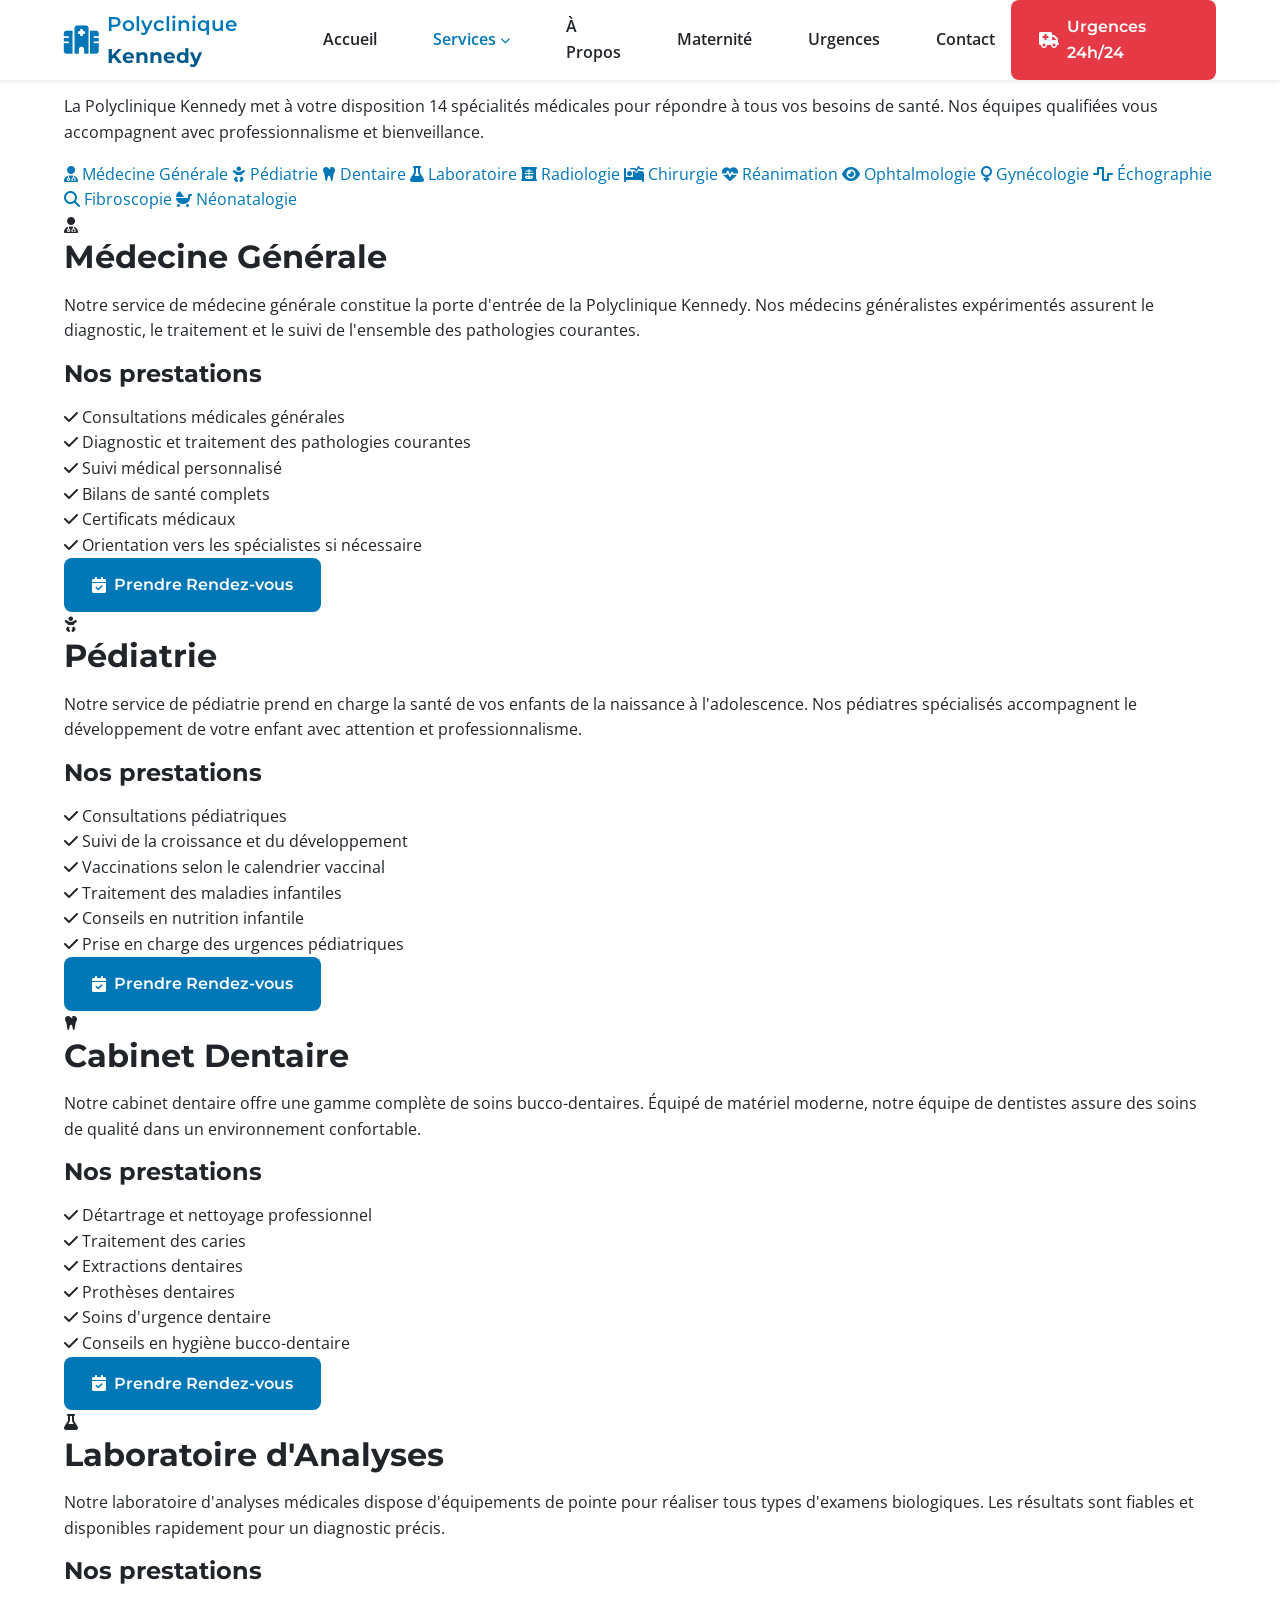
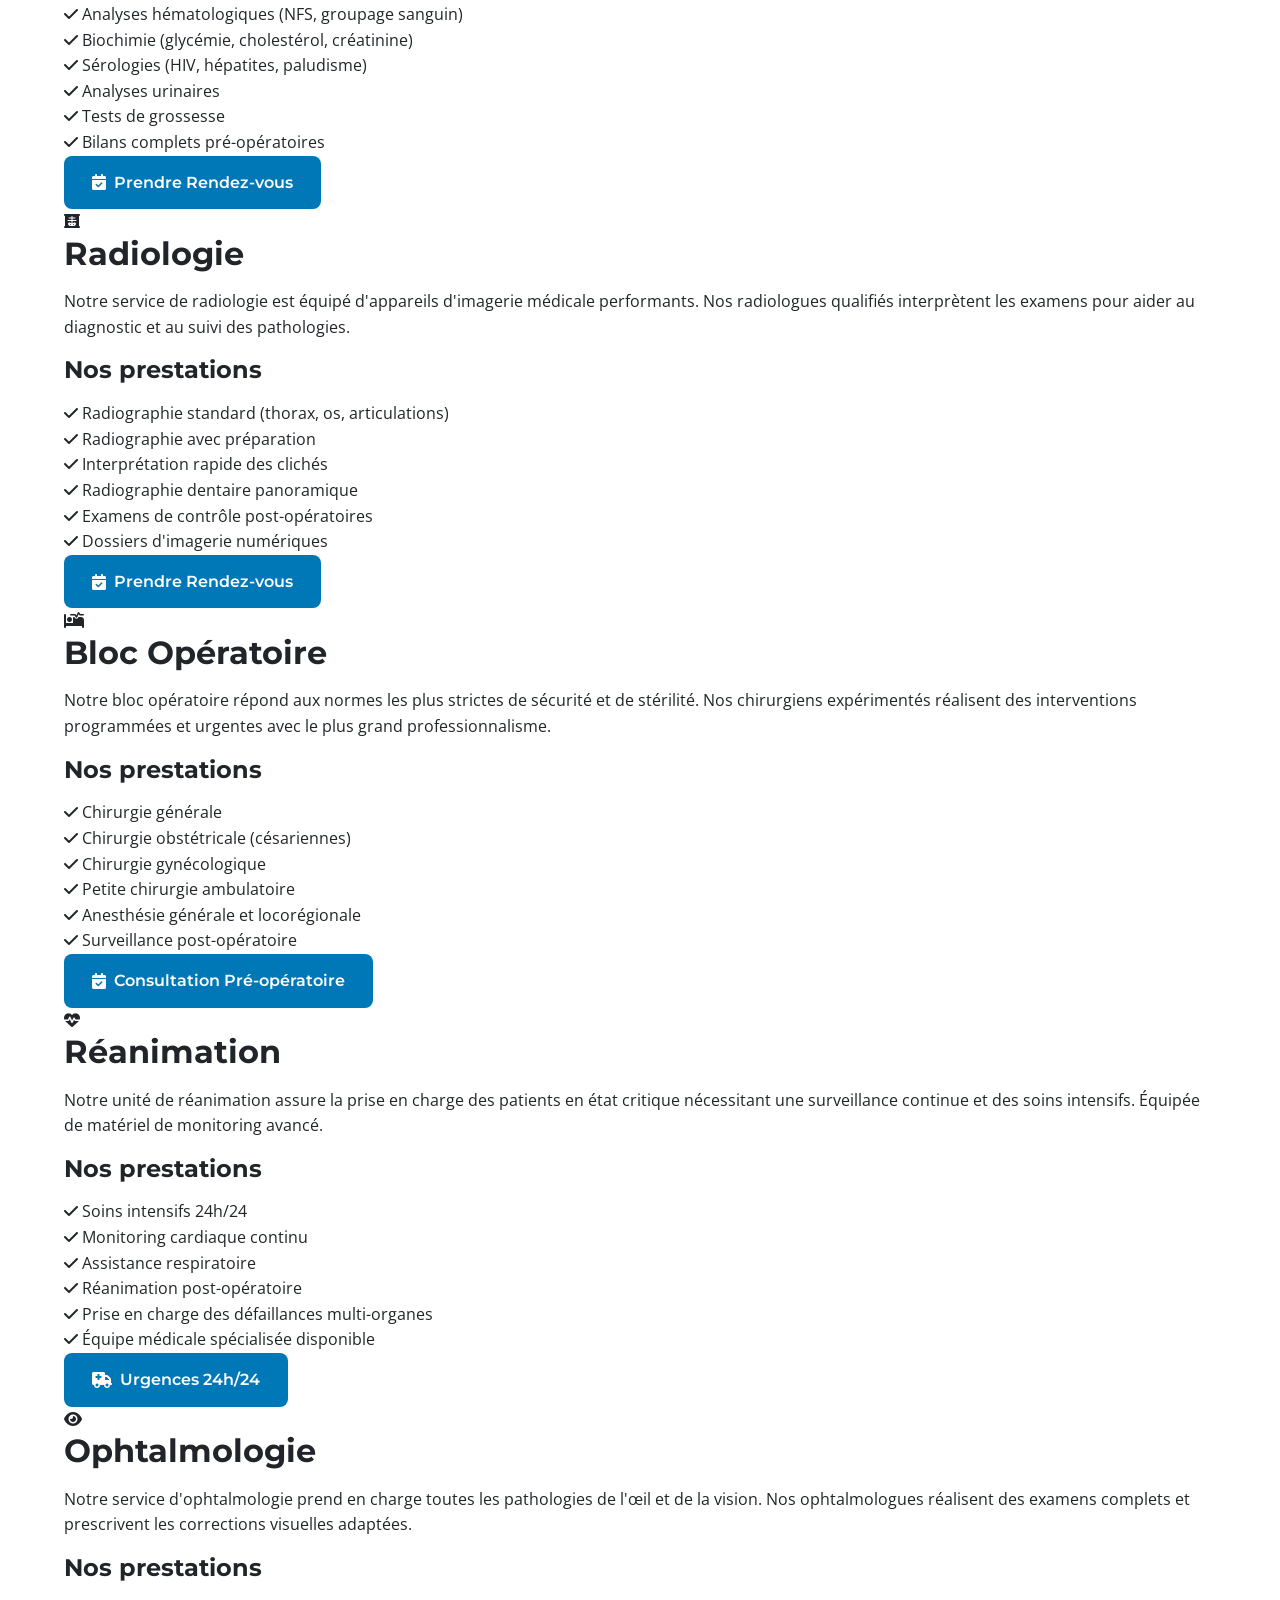
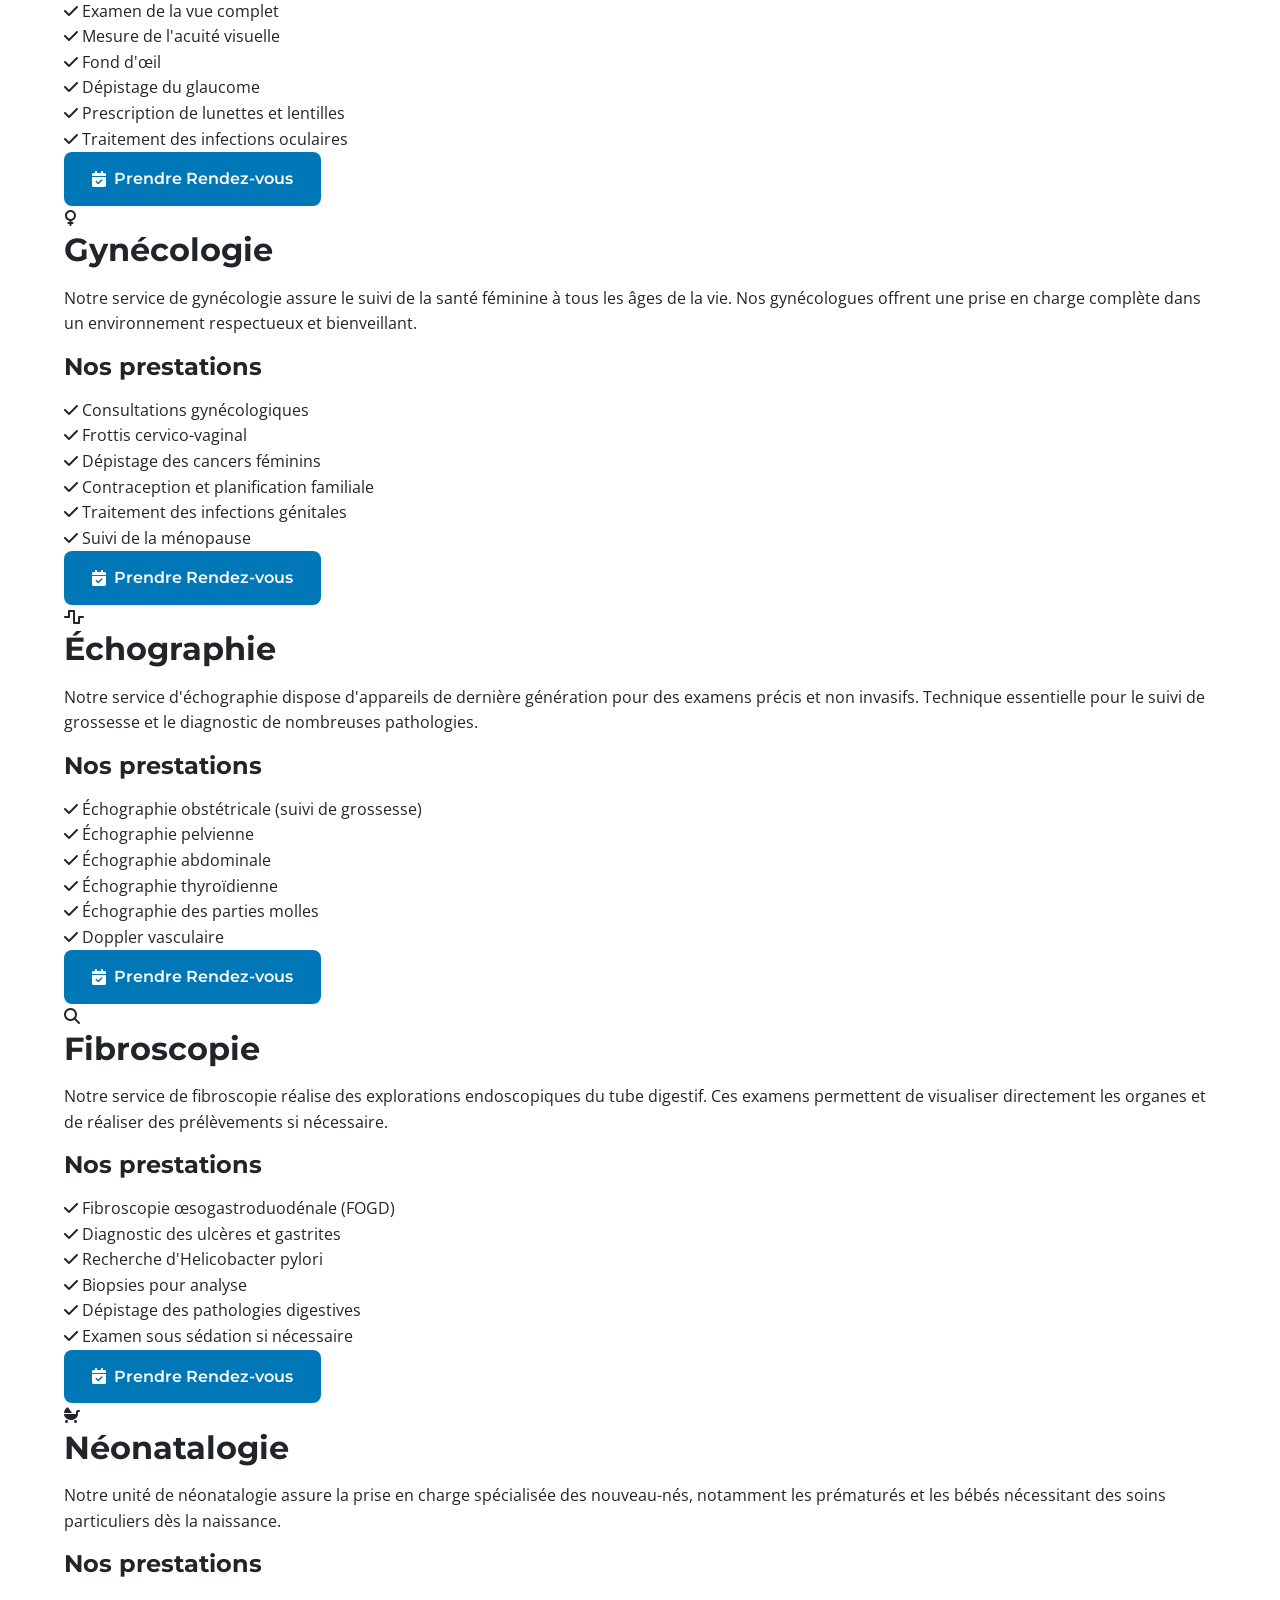
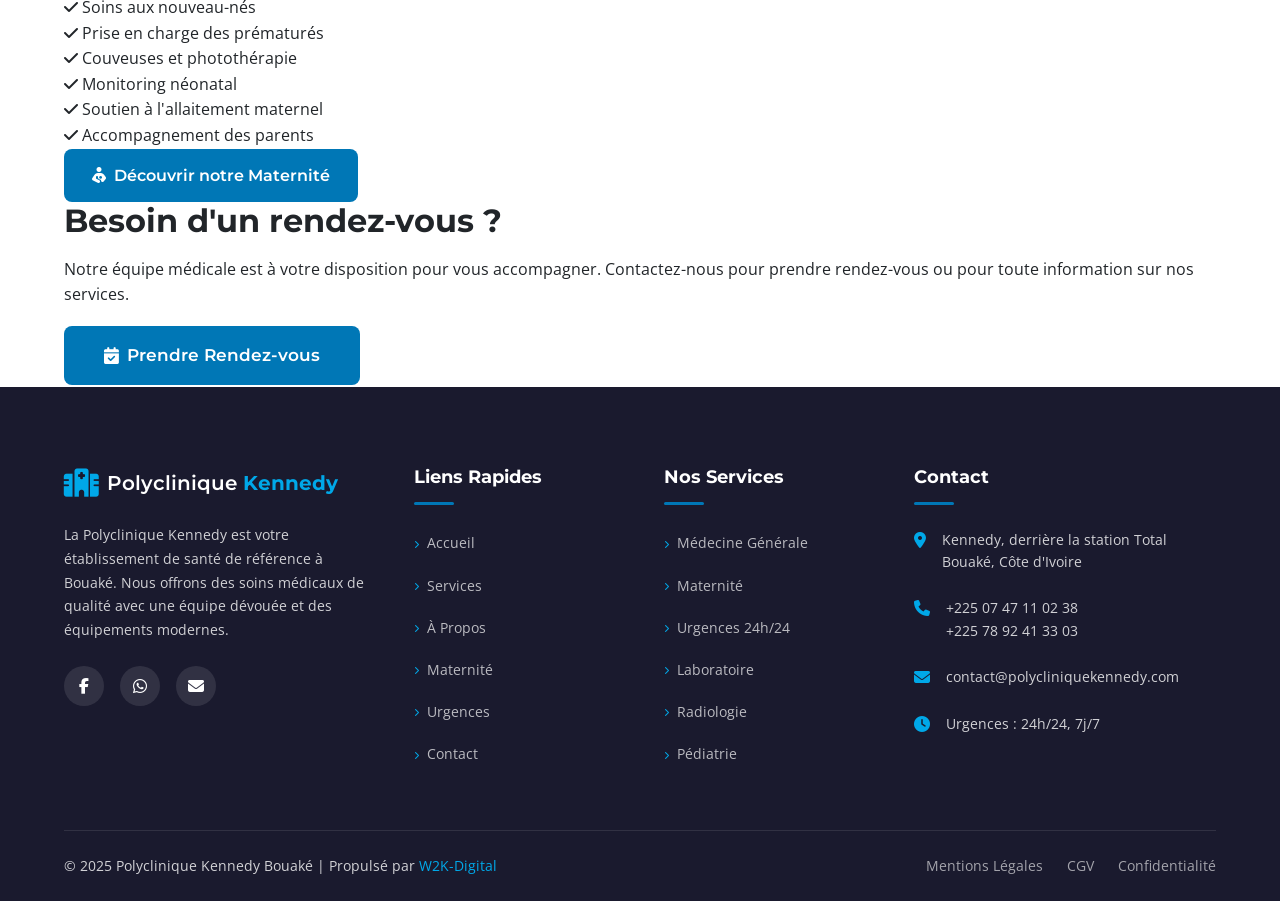
==== a-propos.html @ edd38691 "Create  a-propos.html" ====
<!DOCTYPE html>
<html lang="fr">
<head>
    <meta charset="UTF-8">
    <meta name="viewport" content="width=device-width, initial-scale=1.0">
    <meta http-equiv="X-UA-Compatible" content="IE=edge">
    
    <!-- SEO Meta Tags -->
    <title>Nos Services Médicaux - Polyclinique Kennedy Bouaké</title>
    <meta name="description" content="Découvrez les 14 services médicaux de la Polyclinique Kennedy à Bouaké : médecine générale, pédiatrie, maternité, laboratoire, radiologie, urgences 24h/24 et plus.">
    <meta name="keywords" content="services médicaux Bouaké, médecine générale, pédiatrie, maternité, laboratoire analyses, radiologie, urgences, chirurgie, gynécologie">
    <meta name="author" content="Polyclinique Kennedy Bouaké">
    <meta name="robots" content="index, follow">
    
    <!-- Open Graph / Facebook -->
    <meta property="og:type" content="website">
    <meta property="og:url" content="https://polycliniquekennedy.com/services.html">
    <meta property="og:title" content="Nos Services Médicaux - Polyclinique Kennedy Bouaké">
    <meta property="og:description" content="Découvrez les 14 services médicaux de la Polyclinique Kennedy à Bouaké. Soins de qualité pour toute la famille.">
    <meta property="og:image" content="images/services-medicaux.jpg">
    <meta property="og:locale" content="fr_CI">
    
    <!-- Twitter Card -->
    <meta name="twitter:card" content="summary_large_image">
    <meta name="twitter:title" content="Nos Services Médicaux - Polyclinique Kennedy Bouaké">
    <meta name="twitter:description" content="Découvrez les 14 services médicaux de la Polyclinique Kennedy à Bouaké.">
    <meta name="twitter:image" content="images/services-medicaux.jpg">
    
    <!-- Canonical URL -->
    <link rel="canonical" href="https://polycliniquekennedy.com/services.html">
    
    <!-- Favicon -->
    <link rel="icon" type="image/png" sizes="32x32" href="images/favicon-32x32.png">
    <link rel="icon" type="image/png" sizes="16x16" href="images/favicon-16x16.png">
    <link rel="apple-touch-icon" sizes="180x180" href="images/apple-touch-icon.png">
    
    <!-- Google Fonts -->
    <link rel="preconnect" href="https://fonts.googleapis.com">
    <link rel="preconnect" href="https://fonts.gstatic.com" crossorigin>
    <link href="https://fonts.googleapis.com/css2?family=Montserrat:wght@600;700&family=Open+Sans:wght@400;600&display=swap" rel="stylesheet">
    
    <!-- Font Awesome 6.5.1 -->
    <link rel="stylesheet" href="https://cdnjs.cloudflare.com/ajax/libs/font-awesome/6.5.1/css/all.min.css" integrity="sha512-DTOQO9RWCH3ppGqcWaEA1BIZOC6xxalwEsw9c2QQeAIftl+Vegovlnee1c9QX4TctnWMn13TZye+giMm8e2LwA==" crossorigin="anonymous" referrerpolicy="no-referrer">
    
    <!-- Styles CSS -->
    <link rel="stylesheet" href="css/style.css">
</head>
<body>
    <!-- Header Navigation -->
    <header class="header" id="header">
        <div class="container">
            <nav class="navbar">
                <!-- Logo -->
                <a href="index.html" class="logo">
                    <i class="fa-solid fa-hospital"></i>
                    <span>Polyclinique <strong>Kennedy</strong></span>
                </a>
                
                <!-- Menu Navigation Desktop -->
                <ul class="nav-menu" id="nav-menu">
                    <li class="nav-item">
                        <a href="index.html" class="nav-link">Accueil</a>
                    </li>
                    <li class="nav-item has-dropdown active">
                        <a href="services.html" class="nav-link">
                            Services <i class="fa-solid fa-chevron-down"></i>
                        </a>
                        <ul class="dropdown-menu">
                            <li><a href="#medecine-generale"><i class="fa-solid fa-user-doctor"></i> Médecine Générale</a></li>
                            <li><a href="#pediatrie"><i class="fa-solid fa-baby"></i> Pédiatrie</a></li>
                            <li><a href="#dentaire"><i class="fa-solid fa-tooth"></i> Cabinet Dentaire</a></li>
                            <li><a href="#laboratoire"><i class="fa-solid fa-flask"></i> Laboratoire</a></li>
                            <li><a href="#radiologie"><i class="fa-solid fa-x-ray"></i> Radiologie</a></li>
                            <li><a href="#bloc-operatoire"><i class="fa-solid fa-bed-pulse"></i> Bloc Opératoire</a></li>
                            <li><a href="#reanimation"><i class="fa-solid fa-heart-pulse"></i> Réanimation</a></li>
                            <li><a href="urgences.html"><i class="fa-solid fa-truck-medical"></i> Urgences 24h/24</a></li>
                            <li><a href="#ophtalmologie"><i class="fa-solid fa-eye"></i> Ophtalmologie</a></li>
                            <li><a href="#gynecologie"><i class="fa-solid fa-venus"></i> Gynécologie</a></li>
                            <li><a href="#echographie"><i class="fa-solid fa-wave-square"></i> Échographie</a></li>
                            <li><a href="#fibroscopie"><i class="fa-solid fa-magnifying-glass"></i> Fibroscopie</a></li>
                            <li><a href="maternite.html"><i class="fa-solid fa-person-breastfeeding"></i> Maternité</a></li>
                            <li><a href="#neonatalogie"><i class="fa-solid fa-baby-carriage"></i> Néonatalogie</a></li>
                        </ul>
                    </li>
                    <li class="nav-item">
                        <a href="a-propos.html" class="nav-link">À Propos</a>
                    </li>
                    <li class="nav-item">
                        <a href="maternite.html" class="nav-link">Maternité</a>
                    </li>
                    <li class="nav-item">
                        <a href="urgences.html" class="nav-link">Urgences</a>
                    </li>
                    <li class="nav-item">
                        <a href="contact.html" class="nav-link">Contact</a>
                    </li>
                </ul>
                
                <!-- Bouton CTA Urgences -->
                <a href="urgences.html" class="btn btn-urgence">
                    <i class="fa-solid fa-truck-medical"></i> Urgences 24h/24
                </a>
                
                <!-- Menu Hamburger Mobile -->
                <button class="hamburger" id="hamburger" aria-label="Menu mobile">
                    <span class="bar"></span>
                    <span class="bar"></span>
                    <span class="bar"></span>
                </button>
            </nav>
        </div>
    </header>

    <!-- Hero Services -->
    <section class="page-hero" data-autoscroll>
        <div class="page-hero-overlay"></div>
        <div class="container">
            <div class="page-hero-content">
                <nav class="breadcrumb" aria-label="Fil d'Ariane">
                    <a href="index.html">Accueil</a>
                    <span class="separator"><i class="fa-solid fa-chevron-right"></i></span>
                    <span class="current">Services Médicaux</span>
                </nav>
                <h1>Nos Services Médicaux</h1>
                <p>La Polyclinique Kennedy met à votre disposition 14 spécialités médicales pour répondre à tous vos besoins de santé. Nos équipes qualifiées vous accompagnent avec professionnalisme et bienveillance.</p>
            </div>
        </div>
    </section>

    <!-- Navigation rapide services -->
    <section class="services-nav">
        <div class="container">
            <div class="services-nav-grid">
                <a href="#medecine-generale" class="service-nav-item">
                    <i class="fa-solid fa-user-doctor"></i>
                    <span>Médecine Générale</span>
                </a>
                <a href="#pediatrie" class="service-nav-item">
                    <i class="fa-solid fa-baby"></i>
                    <span>Pédiatrie</span>
                </a>
                <a href="#dentaire" class="service-nav-item">
                    <i class="fa-solid fa-tooth"></i>
                    <span>Dentaire</span>
                </a>
                <a href="#laboratoire" class="service-nav-item">
                    <i class="fa-solid fa-flask"></i>
                    <span>Laboratoire</span>
                </a>
                <a href="#radiologie" class="service-nav-item">
                    <i class="fa-solid fa-x-ray"></i>
                    <span>Radiologie</span>
                </a>
                <a href="#bloc-operatoire" class="service-nav-item">
                    <i class="fa-solid fa-bed-pulse"></i>
                    <span>Chirurgie</span>
                </a>
                <a href="#reanimation" class="service-nav-item">
                    <i class="fa-solid fa-heart-pulse"></i>
                    <span>Réanimation</span>
                </a>
                <a href="#ophtalmologie" class="service-nav-item">
                    <i class="fa-solid fa-eye"></i>
                    <span>Ophtalmologie</span>
                </a>
                <a href="#gynecologie" class="service-nav-item">
                    <i class="fa-solid fa-venus"></i>
                    <span>Gynécologie</span>
                </a>
                <a href="#echographie" class="service-nav-item">
                    <i class="fa-solid fa-wave-square"></i>
                    <span>Échographie</span>
                </a>
                <a href="#fibroscopie" class="service-nav-item">
                    <i class="fa-solid fa-magnifying-glass"></i>
                    <span>Fibroscopie</span>
                </a>
                <a href="#neonatalogie" class="service-nav-item">
                    <i class="fa-solid fa-baby-carriage"></i>
                    <span>Néonatalogie</span>
                </a>
            </div>
        </div>
    </section>

    <!-- Services Détaillés -->
    <section class="services-detail">
        <div class="container">
            
            <!-- Médecine Générale -->
            <article class="service-detail-card" id="medecine-generale" data-autoscroll>
                <div class="service-detail-icon">
                    <i class="fa-solid fa-user-doctor"></i>
                </div>
                <div class="service-detail-content">
                    <h2>Médecine Générale</h2>
                    <p class="service-intro">Notre service de médecine générale constitue la porte d'entrée de la Polyclinique Kennedy. Nos médecins généralistes expérimentés assurent le diagnostic, le traitement et le suivi de l'ensemble des pathologies courantes.</p>
                    
                    <h3>Nos prestations</h3>
                    <ul class="service-list">
                        <li><i class="fa-solid fa-check"></i> Consultations médicales générales</li>
                        <li><i class="fa-solid fa-check"></i> Diagnostic et traitement des pathologies courantes</li>
                        <li><i class="fa-solid fa-check"></i> Suivi médical personnalisé</li>
                        <li><i class="fa-solid fa-check"></i> Bilans de santé complets</li>
                        <li><i class="fa-solid fa-check"></i> Certificats médicaux</li>
                        <li><i class="fa-solid fa-check"></i> Orientation vers les spécialistes si nécessaire</li>
                    </ul>
                    
                    <div class="service-cta">
                        <a href="contact.html" class="btn btn-primary">
                            <i class="fa-solid fa-calendar-check"></i> Prendre Rendez-vous
                        </a>
                    </div>
                </div>
            </article>

            <!-- Pédiatrie -->
            <article class="service-detail-card" id="pediatrie" data-autoscroll>
                <div class="service-detail-icon">
                    <i class="fa-solid fa-baby"></i>
                </div>
                <div class="service-detail-content">
                    <h2>Pédiatrie</h2>
                    <p class="service-intro">Notre service de pédiatrie prend en charge la santé de vos enfants de la naissance à l'adolescence. Nos pédiatres spécialisés accompagnent le développement de votre enfant avec attention et professionnalisme.</p>
                    
                    <h3>Nos prestations</h3>
                    <ul class="service-list">
                        <li><i class="fa-solid fa-check"></i> Consultations pédiatriques</li>
                        <li><i class="fa-solid fa-check"></i> Suivi de la croissance et du développement</li>
                        <li><i class="fa-solid fa-check"></i> Vaccinations selon le calendrier vaccinal</li>
                        <li><i class="fa-solid fa-check"></i> Traitement des maladies infantiles</li>
                        <li><i class="fa-solid fa-check"></i> Conseils en nutrition infantile</li>
                        <li><i class="fa-solid fa-check"></i> Prise en charge des urgences pédiatriques</li>
                    </ul>
                    
                    <div class="service-cta">
                        <a href="contact.html" class="btn btn-primary">
                            <i class="fa-solid fa-calendar-check"></i> Prendre Rendez-vous
                        </a>
                    </div>
                </div>
            </article>

            <!-- Cabinet Dentaire -->
            <article class="service-detail-card" id="dentaire" data-autoscroll>
                <div class="service-detail-icon">
                    <i class="fa-solid fa-tooth"></i>
                </div>
                <div class="service-detail-content">
                    <h2>Cabinet Dentaire</h2>
                    <p class="service-intro">Notre cabinet dentaire offre une gamme complète de soins bucco-dentaires. Équipé de matériel moderne, notre équipe de dentistes assure des soins de qualité dans un environnement confortable.</p>
                    
                    <h3>Nos prestations</h3>
                    <ul class="service-list">
                        <li><i class="fa-solid fa-check"></i> Détartrage et nettoyage professionnel</li>
                        <li><i class="fa-solid fa-check"></i> Traitement des caries</li>
                        <li><i class="fa-solid fa-check"></i> Extractions dentaires</li>
                        <li><i class="fa-solid fa-check"></i> Prothèses dentaires</li>
                        <li><i class="fa-solid fa-check"></i> Soins d'urgence dentaire</li>
                        <li><i class="fa-solid fa-check"></i> Conseils en hygiène bucco-dentaire</li>
                    </ul>
                    
                    <div class="service-cta">
                        <a href="contact.html" class="btn btn-primary">
                            <i class="fa-solid fa-calendar-check"></i> Prendre Rendez-vous
                        </a>
                    </div>
                </div>
            </article>

            <!-- Laboratoire d'Analyses -->
            <article class="service-detail-card" id="laboratoire" data-autoscroll>
                <div class="service-detail-icon">
                    <i class="fa-solid fa-flask"></i>
                </div>
                <div class="service-detail-content">
                    <h2>Laboratoire d'Analyses</h2>
                    <p class="service-intro">Notre laboratoire d'analyses médicales dispose d'équipements de pointe pour réaliser tous types d'examens biologiques. Les résultats sont fiables et disponibles rapidement pour un diagnostic précis.</p>
                    
                    <h3>Nos prestations</h3>
                    <ul class="service-list">
                        <li><i class="fa-solid fa-check"></i> Analyses hématologiques (NFS, groupage sanguin)</li>
                        <li><i class="fa-solid fa-check"></i> Biochimie (glycémie, cholestérol, créatinine)</li>
                        <li><i class="fa-solid fa-check"></i> Sérologies (HIV, hépatites, paludisme)</li>
                        <li><i class="fa-solid fa-check"></i> Analyses urinaires</li>
                        <li><i class="fa-solid fa-check"></i> Tests de grossesse</li>
                        <li><i class="fa-solid fa-check"></i> Bilans complets pré-opératoires</li>
                    </ul>
                    
                    <div class="service-cta">
                        <a href="contact.html" class="btn btn-primary">
                            <i class="fa-solid fa-calendar-check"></i> Prendre Rendez-vous
                        </a>
                    </div>
                </div>
            </article>

            <!-- Radiologie -->
            <article class="service-detail-card" id="radiologie" data-autoscroll>
                <div class="service-detail-icon">
                    <i class="fa-solid fa-x-ray"></i>
                </div>
                <div class="service-detail-content">
                    <h2>Radiologie</h2>
                    <p class="service-intro">Notre service de radiologie est équipé d'appareils d'imagerie médicale performants. Nos radiologues qualifiés interprètent les examens pour aider au diagnostic et au suivi des pathologies.</p>
                    
                    <h3>Nos prestations</h3>
                    <ul class="service-list">
                        <li><i class="fa-solid fa-check"></i> Radiographie standard (thorax, os, articulations)</li>
                        <li><i class="fa-solid fa-check"></i> Radiographie avec préparation</li>
                        <li><i class="fa-solid fa-check"></i> Interprétation rapide des clichés</li>
                        <li><i class="fa-solid fa-check"></i> Radiographie dentaire panoramique</li>
                        <li><i class="fa-solid fa-check"></i> Examens de contrôle post-opératoires</li>
                        <li><i class="fa-solid fa-check"></i> Dossiers d'imagerie numériques</li>
                    </ul>
                    
                    <div class="service-cta">
                        <a href="contact.html" class="btn btn-primary">
                            <i class="fa-solid fa-calendar-check"></i> Prendre Rendez-vous
                        </a>
                    </div>
                </div>
            </article>

            <!-- Bloc Opératoire -->
            <article class="service-detail-card" id="bloc-operatoire" data-autoscroll>
                <div class="service-detail-icon">
                    <i class="fa-solid fa-bed-pulse"></i>
                </div>
                <div class="service-detail-content">
                    <h2>Bloc Opératoire</h2>
                    <p class="service-intro">Notre bloc opératoire répond aux normes les plus strictes de sécurité et de stérilité. Nos chirurgiens expérimentés réalisent des interventions programmées et urgentes avec le plus grand professionnalisme.</p>
                    
                    <h3>Nos prestations</h3>
                    <ul class="service-list">
                        <li><i class="fa-solid fa-check"></i> Chirurgie générale</li>
                        <li><i class="fa-solid fa-check"></i> Chirurgie obstétricale (césariennes)</li>
                        <li><i class="fa-solid fa-check"></i> Chirurgie gynécologique</li>
                        <li><i class="fa-solid fa-check"></i> Petite chirurgie ambulatoire</li>
                        <li><i class="fa-solid fa-check"></i> Anesthésie générale et locorégionale</li>
                        <li><i class="fa-solid fa-check"></i> Surveillance post-opératoire</li>
                    </ul>
                    
                    <div class="service-cta">
                        <a href="contact.html" class="btn btn-primary">
                            <i class="fa-solid fa-calendar-check"></i> Consultation Pré-opératoire
                        </a>
                    </div>
                </div>
            </article>

            <!-- Réanimation -->
            <article class="service-detail-card" id="reanimation" data-autoscroll>
                <div class="service-detail-icon">
                    <i class="fa-solid fa-heart-pulse"></i>
                </div>
                <div class="service-detail-content">
                    <h2>Réanimation</h2>
                    <p class="service-intro">Notre unité de réanimation assure la prise en charge des patients en état critique nécessitant une surveillance continue et des soins intensifs. Équipée de matériel de monitoring avancé.</p>
                    
                    <h3>Nos prestations</h3>
                    <ul class="service-list">
                        <li><i class="fa-solid fa-check"></i> Soins intensifs 24h/24</li>
                        <li><i class="fa-solid fa-check"></i> Monitoring cardiaque continu</li>
                        <li><i class="fa-solid fa-check"></i> Assistance respiratoire</li>
                        <li><i class="fa-solid fa-check"></i> Réanimation post-opératoire</li>
                        <li><i class="fa-solid fa-check"></i> Prise en charge des défaillances multi-organes</li>
                        <li><i class="fa-solid fa-check"></i> Équipe médicale spécialisée disponible</li>
                    </ul>
                    
                    <div class="service-cta">
                        <a href="urgences.html" class="btn btn-primary btn-accent">
                            <i class="fa-solid fa-truck-medical"></i> Urgences 24h/24
                        </a>
                    </div>
                </div>
            </article>

            <!-- Ophtalmologie -->
            <article class="service-detail-card" id="ophtalmologie" data-autoscroll>
                <div class="service-detail-icon">
                    <i class="fa-solid fa-eye"></i>
                </div>
                <div class="service-detail-content">
                    <h2>Ophtalmologie</h2>
                    <p class="service-intro">Notre service d'ophtalmologie prend en charge toutes les pathologies de l'œil et de la vision. Nos ophtalmologues réalisent des examens complets et prescrivent les corrections visuelles adaptées.</p>
                    
                    <h3>Nos prestations</h3>
                    <ul class="service-list">
                        <li><i class="fa-solid fa-check"></i> Examen de la vue complet</li>
                        <li><i class="fa-solid fa-check"></i> Mesure de l'acuité visuelle</li>
                        <li><i class="fa-solid fa-check"></i> Fond d'œil</li>
                        <li><i class="fa-solid fa-check"></i> Dépistage du glaucome</li>
                        <li><i class="fa-solid fa-check"></i> Prescription de lunettes et lentilles</li>
                        <li><i class="fa-solid fa-check"></i> Traitement des infections oculaires</li>
                    </ul>
                    
                    <div class="service-cta">
                        <a href="contact.html" class="btn btn-primary">
                            <i class="fa-solid fa-calendar-check"></i> Prendre Rendez-vous
                        </a>
                    </div>
                </div>
            </article>

            <!-- Gynécologie -->
            <article class="service-detail-card" id="gynecologie" data-autoscroll>
                <div class="service-detail-icon">
                    <i class="fa-solid fa-venus"></i>
                </div>
                <div class="service-detail-content">
                    <h2>Gynécologie</h2>
                    <p class="service-intro">Notre service de gynécologie assure le suivi de la santé féminine à tous les âges de la vie. Nos gynécologues offrent une prise en charge complète dans un environnement respectueux et bienveillant.</p>
                    
                    <h3>Nos prestations</h3>
                    <ul class="service-list">
                        <li><i class="fa-solid fa-check"></i> Consultations gynécologiques</li>
                        <li><i class="fa-solid fa-check"></i> Frottis cervico-vaginal</li>
                        <li><i class="fa-solid fa-check"></i> Dépistage des cancers féminins</li>
                        <li><i class="fa-solid fa-check"></i> Contraception et planification familiale</li>
                        <li><i class="fa-solid fa-check"></i> Traitement des infections génitales</li>
                        <li><i class="fa-solid fa-check"></i> Suivi de la ménopause</li>
                    </ul>
                    
                    <div class="service-cta">
                        <a href="contact.html" class="btn btn-primary">
                            <i class="fa-solid fa-calendar-check"></i> Prendre Rendez-vous
                        </a>
                    </div>
                </div>
            </article>

            <!-- Échographie -->
            <article class="service-detail-card" id="echographie" data-autoscroll>
                <div class="service-detail-icon">
                    <i class="fa-solid fa-wave-square"></i>
                </div>
                <div class="service-detail-content">
                    <h2>Échographie</h2>
                    <p class="service-intro">Notre service d'échographie dispose d'appareils de dernière génération pour des examens précis et non invasifs. Technique essentielle pour le suivi de grossesse et le diagnostic de nombreuses pathologies.</p>
                    
                    <h3>Nos prestations</h3>
                    <ul class="service-list">
                        <li><i class="fa-solid fa-check"></i> Échographie obstétricale (suivi de grossesse)</li>
                        <li><i class="fa-solid fa-check"></i> Échographie pelvienne</li>
                        <li><i class="fa-solid fa-check"></i> Échographie abdominale</li>
                        <li><i class="fa-solid fa-check"></i> Échographie thyroïdienne</li>
                        <li><i class="fa-solid fa-check"></i> Échographie des parties molles</li>
                        <li><i class="fa-solid fa-check"></i> Doppler vasculaire</li>
                    </ul>
                    
                    <div class="service-cta">
                        <a href="contact.html" class="btn btn-primary">
                            <i class="fa-solid fa-calendar-check"></i> Prendre Rendez-vous
                        </a>
                    </div>
                </div>
            </article>

            <!-- Fibroscopie -->
            <article class="service-detail-card" id="fibroscopie" data-autoscroll>
                <div class="service-detail-icon">
                    <i class="fa-solid fa-magnifying-glass"></i>
                </div>
                <div class="service-detail-content">
                    <h2>Fibroscopie</h2>
                    <p class="service-intro">Notre service de fibroscopie réalise des explorations endoscopiques du tube digestif. Ces examens permettent de visualiser directement les organes et de réaliser des prélèvements si nécessaire.</p>
                    
                    <h3>Nos prestations</h3>
                    <ul class="service-list">
                        <li><i class="fa-solid fa-check"></i> Fibroscopie œsogastroduodénale (FOGD)</li>
                        <li><i class="fa-solid fa-check"></i> Diagnostic des ulcères et gastrites</li>
                        <li><i class="fa-solid fa-check"></i> Recherche d'Helicobacter pylori</li>
                        <li><i class="fa-solid fa-check"></i> Biopsies pour analyse</li>
                        <li><i class="fa-solid fa-check"></i> Dépistage des pathologies digestives</li>
                        <li><i class="fa-solid fa-check"></i> Examen sous sédation si nécessaire</li>
                    </ul>
                    
                    <div class="service-cta">
                        <a href="contact.html" class="btn btn-primary">
                            <i class="fa-solid fa-calendar-check"></i> Prendre Rendez-vous
                        </a>
                    </div>
                </div>
            </article>

            <!-- Néonatalogie -->
            <article class="service-detail-card" id="neonatalogie" data-autoscroll>
                <div class="service-detail-icon">
                    <i class="fa-solid fa-baby-carriage"></i>
                </div>
                <div class="service-detail-content">
                    <h2>Néonatalogie</h2>
                    <p class="service-intro">Notre unité de néonatalogie assure la prise en charge spécialisée des nouveau-nés, notamment les prématurés et les bébés nécessitant des soins particuliers dès la naissance.</p>
                    
                    <h3>Nos prestations</h3>
                    <ul class="service-list">
                        <li><i class="fa-solid fa-check"></i> Soins aux nouveau-nés</li>
                        <li><i class="fa-solid fa-check"></i> Prise en charge des prématurés</li>
                        <li><i class="fa-solid fa-check"></i> Couveuses et photothérapie</li>
                        <li><i class="fa-solid fa-check"></i> Monitoring néonatal</li>
                        <li><i class="fa-solid fa-check"></i> Soutien à l'allaitement maternel</li>
                        <li><i class="fa-solid fa-check"></i> Accompagnement des parents</li>
                    </ul>
                    
                    <div class="service-cta">
                        <a href="maternite.html" class="btn btn-primary btn-green">
                            <i class="fa-solid fa-person-breastfeeding"></i> Découvrir notre Maternité
                        </a>
                    </div>
                </div>
            </article>

        </div>
    </section>

    <!-- Section CTA -->
    <section class="cta-section" data-autoscroll>
        <div class="container">
            <div class="cta-content">
                <h2>Besoin d'un rendez-vous ?</h2>
                <p>Notre équipe médicale est à votre disposition pour vous accompagner. Contactez-nous pour prendre rendez-vous ou pour toute information sur nos services.</p>
                <div class="cta-buttons">
                    <a href="contact.html" class="btn btn-primary btn-lg">
                        <i class="fa-solid fa-calendar-check"></i> Prendre Rendez-vous
                    </a>
                    <a href="tel:+2250747110238" class="btn btn-secondary btn-lg">
                        <i class="fa-solid fa-phone"></i> Appeler Maintenant
                    </a>
                </div>
            </div>
        </div>
    </section>

    <!-- Footer -->
    <footer class="footer">
        <div class="container">
            <div class="footer-grid">
                <!-- Colonne 1 : Logo et Description -->
                <div class="footer-col">
                    <a href="index.html" class="footer-logo">
                        <i class="fa-solid fa-hospital"></i>
                        <span>Polyclinique <strong>Kennedy</strong></span>
                    </a>
                    <p class="footer-description">
                        La Polyclinique Kennedy est votre établissement de santé de référence à Bouaké. 
                        Nous offrons des soins médicaux de qualité avec une équipe dévouée et des équipements modernes.
                    </p>
                    <div class="footer-social">
                        <a href="https://facebook.com/polycliniquekennedy" target="_blank" rel="noopener" aria-label="Facebook">
                            <i class="fa-brands fa-facebook-f"></i>
                        </a>
                        <a href="https://wa.me/2250747110238" target="_blank" rel="noopener" aria-label="WhatsApp">
                            <i class="fa-brands fa-whatsapp"></i>
                        </a>
                        <a href="mailto:contact@polycliniquekennedy.com" aria-label="Email">
                            <i class="fa-solid fa-envelope"></i>
                        </a>
                    </div>
                </div>
                
                <!-- Colonne 2 : Liens Rapides -->
                <div class="footer-col">
                    <h4>Liens Rapides</h4>
                    <ul class="footer-links">
                        <li><a href="index.html"><i class="fa-solid fa-chevron-right"></i> Accueil</a></li>
                        <li><a href="services.html"><i class="fa-solid fa-chevron-right"></i> Services</a></li>
                        <li><a href="a-propos.html"><i class="fa-solid fa-chevron-right"></i> À Propos</a></li>
                        <li><a href="maternite.html"><i class="fa-solid fa-chevron-right"></i> Maternité</a></li>
                        <li><a href="urgences.html"><i class="fa-solid fa-chevron-right"></i> Urgences</a></li>
                        <li><a href="contact.html"><i class="fa-solid fa-chevron-right"></i> Contact</a></li>
                    </ul>
                </div>
                
                <!-- Colonne 3 : Services Populaires -->
                <div class="footer-col">
                    <h4>Nos Services</h4>
                    <ul class="footer-links">
                        <li><a href="services.html#medecine-generale"><i class="fa-solid fa-chevron-right"></i> Médecine Générale</a></li>
                        <li><a href="maternite.html"><i class="fa-solid fa-chevron-right"></i> Maternité</a></li>
                        <li><a href="urgences.html"><i class="fa-solid fa-chevron-right"></i> Urgences 24h/24</a></li>
                        <li><a href="services.html#laboratoire"><i class="fa-solid fa-chevron-right"></i> Laboratoire</a></li>
                        <li><a href="services.html#radiologie"><i class="fa-solid fa-chevron-right"></i> Radiologie</a></li>
                        <li><a href="services.html#pediatrie"><i class="fa-solid fa-chevron-right"></i> Pédiatrie</a></li>
                    </ul>
                </div>
                
                <!-- Colonne 4 : Contact -->
                <div class="footer-col">
                    <h4>Contact</h4>
                    <ul class="footer-contact">
                        <li>
                            <i class="fa-solid fa-location-dot"></i>
                            <span>Kennedy, derrière la station Total<br>Bouaké, Côte d'Ivoire</span>
                        </li>
                        <li>
                            <i class="fa-solid fa-phone"></i>
                            <span>
                                <a href="tel:+2250747110238">+225 07 47 11 02 38</a><br>
                                <a href="tel:+2257892413303">+225 78 92 41 33 03</a>
                            </span>
                        </li>
                        <li>
                            <i class="fa-solid fa-envelope"></i>
                            <span><a href="mailto:contact@polycliniquekennedy.com">contact@polycliniquekennedy.com</a></span>
                        </li>
                        <li>
                            <i class="fa-solid fa-clock"></i>
                            <span>Urgences : 24h/24, 7j/7</span>
                        </li>
                    </ul>
                </div>
            </div>
            
            <!-- Barre Copyright -->
            <div class="footer-bottom">
                <p>&copy; 2025 Polyclinique Kennedy Bouaké | Propulsé par <a href="https://w2k-digital.com" target="_blank" rel="noopener">W2K-Digital</a></p>
                <ul class="footer-legal">
                    <li><a href="mentions-legales.html">Mentions Légales</a></li>
                    <li><a href="cgv.html">CGV</a></li>
                    <li><a href="confidentialite.html">Confidentialité</a></li>
                </ul>
            </div>
        </div>
    </footer>

    <!-- Bouton Retour en Haut -->
    <button class="back-to-top" id="back-to-top" aria-label="Retour en haut">
        <i class="fa-solid fa-chevron-up"></i>
    </button>

    <!-- Scripts JS -->
    <script src="js/main.js"></script>
</body>
</html>
---- css/style.css ----
/* =========================================
   POLYCLINIQUE KENNEDY BOUAKÉ - STYLES CSS
   Développé par W2K-Digital
   Version 1.0 - 2025
   ========================================= */

/* =========================================
   TABLE DES MATIÈRES
   -----------------------------------------
   1. Variables CSS & Reset
   2. Base & Typographie
   3. Header & Navigation
   4. Section Hero
   5. Section Services
   6. Section Pourquoi Nous
   7. Section Engagement
   8. Section Contact Rapide
   9. Footer
   10. Composants UI (Boutons, Cartes)
   11. Utilitaires
   12. Animations
   13. Media Queries Responsive
   ========================================= */

/* =========================================
   1. VARIABLES CSS & RESET
   ========================================= */

:root {
    /* Couleurs principales - Thème Médical Premium */
    --primary-color: #0077B6;
    --primary-dark: #005A8C;
    --primary-light: #00A8E8;
    --secondary-color: #00B894;
    --accent-color: #E63946;
    
    /* Couleurs neutres */
    --white: #FFFFFF;
    --light-gray: #F8F9FA;
    --medium-gray: #E9ECEF;
    --dark-gray: #495057;
    --text-color: #212529;
    --text-light: #6C757D;
    
    /* Typographie */
    --font-heading: 'Montserrat', sans-serif;
    --font-body: 'Open Sans', sans-serif;
    
    /* Tailles de police */
    --fs-h1: 3rem;
    --fs-h2: 2.25rem;
    --fs-h3: 1.5rem;
    --fs-h4: 1.25rem;
    --fs-body: 1rem;
    --fs-small: 0.875rem;
    
    /* Espacements */
    --spacing-xs: 0.5rem;
    --spacing-sm: 1rem;
    --spacing-md: 1.5rem;
    --spacing-lg: 2rem;
    --spacing-xl: 3rem;
    --spacing-xxl: 5rem;
    
    /* Ombres */
    --shadow-sm: 0 2px 4px rgba(0, 0, 0, 0.08);
    --shadow-md: 0 4px 12px rgba(0, 0, 0, 0.1);
    --shadow-lg: 0 8px 24px rgba(0, 0, 0, 0.12);
    --shadow-xl: 0 12px 40px rgba(0, 0, 0, 0.15);
    
    /* Transitions */
    --transition-fast: 0.2s ease;
    --transition-base: 0.3s ease;
    --transition-slow: 0.5s ease;
    
    /* Bordures */
    --border-radius-sm: 4px;
    --border-radius-md: 8px;
    --border-radius-lg: 12px;
    --border-radius-xl: 20px;
    
    /* Largeurs */
    --container-max: 1200px;
    --header-height: 80px;
}

/* Reset */
*,
*::before,
*::after {
    margin: 0;
    padding: 0;
    box-sizing: border-box;
}

html {
    scroll-behavior: smooth;
    font-size: 16px;
}

body {
    font-family: var(--font-body);
    font-size: var(--fs-body);
    font-weight: 400;
    line-height: 1.6;
    color: var(--text-color);
    background-color: var(--white);
    overflow-x: hidden;
}

/* =========================================
   2. BASE & TYPOGRAPHIE
   ========================================= */

h1, h2, h3, h4, h5, h6 {
    font-family: var(--font-heading);
    font-weight: 700;
    line-height: 1.2;
    color: var(--text-color);
    margin-bottom: var(--spacing-sm);
}

h1 { font-size: var(--fs-h1); }
h2 { font-size: var(--fs-h2); }
h3 { font-size: var(--fs-h3); }
h4 { font-size: var(--fs-h4); }

p {
    margin-bottom: var(--spacing-sm);
}

a {
    color: var(--primary-color);
    text-decoration: none;
    transition: color var(--transition-base);
}

a:hover {
    color: var(--primary-dark);
}

img {
    max-width: 100%;
    height: auto;
    display: block;
}

ul, ol {
    list-style: none;
}

/* Container */
.container {
    width: 100%;
    max-width: var(--container-max);
    margin: 0 auto;
    padding: 0 var(--spacing-md);
}

/* =========================================
   3. HEADER & NAVIGATION
   ========================================= */

.header {
    position: fixed;
    top: 0;
    left: 0;
    right: 0;
    z-index: 1000;
    background-color: var(--white);
    box-shadow: var(--shadow-sm);
    transition: box-shadow var(--transition-base), background-color var(--transition-base);
}

.header.scrolled {
    box-shadow: var(--shadow-md);
}

.navbar {
    display: flex;
    align-items: center;
    justify-content: space-between;
    height: var(--header-height);
}

/* Logo */
.logo {
    display: flex;
    align-items: center;
    gap: var(--spacing-xs);
    font-family: var(--font-heading);
    font-size: 1.25rem;
    font-weight: 600;
    color: var(--primary-color);
    text-decoration: none;
}

.logo i {
    font-size: 1.75rem;
    color: var(--primary-color);
}

.logo strong {
    color: var(--primary-dark);
}

.logo:hover {
    color: var(--primary-dark);
}

/* Menu Navigation */
.nav-menu {
    display: flex;
    align-items: center;
    gap: var(--spacing-md);
}

.nav-item {
    position: relative;
}

.nav-link {
    display: flex;
    align-items: center;
    gap: 0.25rem;
    padding: var(--spacing-xs) var(--spacing-sm);
    font-family: var(--font-body);
    font-size: var(--fs-body);
    font-weight: 600;
    color: var(--text-color);
    text-decoration: none;
    transition: color var(--transition-base);
}

.nav-link:hover,
.nav-item.active .nav-link {
    color: var(--primary-color);
}

.nav-link i {
    font-size: 0.625rem;
    transition: transform var(--transition-base);
}

.nav-item:hover .nav-link i {
    transform: rotate(180deg);
}

/* Dropdown Menu */
.dropdown-menu {
    position: absolute;
    top: 100%;
    left: 0;
    min-width: 260px;
    background-color: var(--white);
    border-radius: var(--border-radius-md);
    box-shadow: var(--shadow-lg);
    opacity: 0;
    visibility: hidden;
    transform: translateY(10px);
    transition: all var(--transition-base);
    z-index: 100;
}

.nav-item.has-dropdown:hover .dropdown-menu {
    opacity: 1;
    visibility: visible;
    transform: translateY(0);
}

.dropdown-menu li {
    border-bottom: 1px solid var(--medium-gray);
}

.dropdown-menu li:last-child {
    border-bottom: none;
}

.dropdown-menu a {
    display: flex;
    align-items: center;
    gap: var(--spacing-sm);
    padding: var(--spacing-sm) var(--spacing-md);
    color: var(--text-color);
    font-size: var(--fs-small);
    transition: all var(--transition-base);
}

.dropdown-menu a:hover {
    background-color: var(--light-gray);
    color: var(--primary-color);
    padding-left: calc(var(--spacing-md) + 5px);
}

.dropdown-menu a i {
    width: 20px;
    color: var(--primary-color);
}

/* Bouton Urgences Header */
.btn-urgence {
    display: flex;
    align-items: center;
    gap: var(--spacing-xs);
    padding: var(--spacing-sm) var(--spacing-md);
    background-color: var(--accent-color);
    color: var(--white);
    font-family: var(--font-heading);
    font-weight: 600;
    font-size: var(--fs-small);
    border-radius: var(--border-radius-md);
    text-decoration: none;
    transition: all var(--transition-base);
}

.btn-urgence:hover {
    background-color: #C62828;
    color: var(--white);
    transform: translateY(-2px);
    box-shadow: var(--shadow-md);
}

/* Hamburger Menu Mobile */
.hamburger {
    display: none;
    flex-direction: column;
    justify-content: space-between;
    width: 28px;
    height: 20px;
    background: none;
    border: none;
    cursor: pointer;
    padding: 0;
    z-index: 1001;
}

.hamburger .bar {
    width: 100%;
    height: 3px;
    background-color: var(--text-color);
    border-radius: 2px;
    transition: all var(--transition-base);
}

.hamburger.active .bar:nth-child(1) {
    transform: translateY(8.5px) rotate(45deg);
}

.hamburger.active .bar:nth-child(2) {
    opacity: 0;
}

.hamburger.active .bar:nth-child(3) {
    transform: translateY(-8.5px) rotate(-45deg);
}

/* =========================================
   4. SECTION HERO
   ========================================= */

.hero {
    position: relative;
    min-height: 100vh;
    display: flex;
    align-items: center;
    padding-top: var(--header-height);
    background: url('../images/hero-accueil.jpg') center center / cover no-repeat;
}

.hero-overlay {
    position: absolute;
    top: 0;
    left: 0;
    right: 0;
    bottom: 0;
    background: linear-gradient(135deg, rgba(0, 119, 182, 0.85) 0%, rgba(0, 88, 140, 0.9) 100%);
}

.hero .container {
    position: relative;
    z-index: 1;
}

.hero-content {
    max-width: 800px;
    color: var(--white);
    padding: var(--spacing-xxl) 0;
}

.hero h1 {
    font-size: clamp(2rem, 5vw, 3.5rem);
    color: var(--white);
    margin-bottom: var(--spacing-lg);
    line-height: 1.15;
}

.hero-text {
    font-size: clamp(1rem, 2vw, 1.125rem);
    line-height: 1.8;
    margin-bottom: var(--spacing-xl);
    opacity: 0.95;
}

.hero-buttons {
    display: flex;
    flex-wrap: wrap;
    gap: var(--spacing-md);
}

/* =========================================
   5. SECTION SERVICES
   ========================================= */

.services {
    padding: var(--spacing-xxl) 0;
    background-color: var(--light-gray);
}

.section-header {
    text-align: center;
    max-width: 700px;
    margin: 0 auto var(--spacing-xl);
}

.section-subtitle {
    display: inline-block;
    font-family: var(--font-heading);
    font-size: var(--fs-small);
    font-weight: 600;
    text-transform: uppercase;
    letter-spacing: 2px;
    color: var(--primary-color);
    margin-bottom: var(--spacing-xs);
}

.section-header h2 {
    margin-bottom: var(--spacing-md);
}

.section-description {
    color: var(--text-light);
    font-size: 1.0625rem;
    line-height: 1.7;
}

/* Grille des Services */
.services-grid {
    display: grid;
    grid-template-columns: repeat(4, 1fr);
    gap: var(--spacing-lg);
}

/* Carte Service */
.service-card {
    background-color: var(--white);
    padding: var(--spacing-lg);
    border-radius: var(--border-radius-lg);
    text-align: center;
    box-shadow: var(--shadow-sm);
    transition: all var(--transition-base);
    border: 1px solid transparent;
}

.service-card:hover {
    transform: translateY(-8px);
    box-shadow: var(--shadow-lg);
    border-color: var(--primary-light);
}

.service-icon {
    width: 70px;
    height: 70px;
    margin: 0 auto var(--spacing-md);
    display: flex;
    align-items: center;
    justify-content: center;
    background: linear-gradient(135deg, var(--primary-color) 0%, var(--primary-light) 100%);
    border-radius: 50%;
    color: var(--white);
    font-size: 1.75rem;
}

.service-card h3 {
    font-size: 1.125rem;
    margin-bottom: var(--spacing-sm);
    color: var(--text-color);
}

.service-card p {
    font-size: var(--fs-small);
    color: var(--text-light);
    margin-bottom: var(--spacing-md);
    line-height: 1.6;
}

.service-link {
    display: inline-flex;
    align-items: center;
    gap: var(--spacing-xs);
    font-size: var(--fs-small);
    font-weight: 600;
    color: var(--primary-color);
    transition: all var(--transition-base);
}

.service-link:hover {
    color: var(--primary-dark);
    gap: var(--spacing-sm);
}

/* Cartes mises en évidence */
.service-card-highlight {
    border: 2px solid var(--accent-color);
}

.service-card-highlight .service-icon {
    background: linear-gradient(135deg, var(--accent-color) 0%, #FF6B6B 100%);
}

.service-card-highlight-green {
    border: 2px solid var(--secondary-color);
}

.service-card-highlight-green .service-icon {
    background: linear-gradient(135deg, var(--secondary-color) 0%, #00D9A5 100%);
}

/* CTA Services */
.services-cta {
    text-align: center;
    margin-top: var(--spacing-xl);
}

/* =========================================
   6. SECTION POURQUOI NOUS
   ========================================= */

.why-us {
    padding: var(--spacing-xxl) 0;
    background-color: var(--white);
}

.features-grid {
    display: grid;
    grid-template-columns: repeat(3, 1fr);
    gap: var(--spacing-lg);
}

.feature-card {
    padding: var(--spacing-lg);
    text-align: center;
    border-radius: var(--border-radius-lg);
    background-color: var(--light-gray);
    transition: all var(--transition-base);
}

.feature-card:hover {
    background-color: var(--primary-color);
    transform: translateY(-5px);
}

.feature-card:hover .feature-icon,
.feature-card:hover h3,
.feature-card:hover p {
    color: var(--white);
}

.feature-icon {
    width: 60px;
    height: 60px;
    margin: 0 auto var(--spacing-md);
    display: flex;
    align-items: center;
    justify-content: center;
    font-size: 1.5rem;
    color: var(--primary-color);
    background-color: var(--white);
    border-radius: 50%;
    box-shadow: var(--shadow-sm);
    transition: all var(--transition-base);
}

.feature-card:hover .feature-icon {
    background-color: var(--white);
    color: var(--primary-color);
}

.feature-card h3 {
    font-size: 1.125rem;
    margin-bottom: var(--spacing-sm);
    transition: color var(--transition-base);
}

.feature-card p {
    font-size: var(--fs-small);
    color: var(--text-light);
    line-height: 1.6;
    transition: color var(--transition-base);
}

/* =========================================
   7. SECTION ENGAGEMENT
   ========================================= */

.engagement {
    padding: var(--spacing-xxl) 0;
    background-color: var(--light-gray);
}

.engagement-wrapper {
    display: grid;
    grid-template-columns: 1fr 1fr;
    gap: var(--spacing-xl);
    align-items: center;
}

.engagement-content {
    padding-right: var(--spacing-lg);
}

.engagement-content h2 {
    margin-bottom: var(--spacing-md);
}

.engagement-content p {
    color: var(--text-light);
    margin-bottom: var(--spacing-md);
    line-height: 1.7;
}

.engagement-stats {
    display: flex;
    gap: var(--spacing-xl);
    margin: var(--spacing-lg) 0;
    padding: var(--spacing-lg) 0;
    border-top: 1px solid var(--medium-gray);
    border-bottom: 1px solid var(--medium-gray);
}

.stat {
    text-align: center;
}

.stat-number {
    display: block;
    font-family: var(--font-heading);
    font-size: 2.5rem;
    font-weight: 700;
    color: var(--primary-color);
    line-height: 1;
}

.stat-label {
    font-size: var(--fs-small);
    color: var(--text-light);
    text-transform: uppercase;
    letter-spacing: 1px;
}

.engagement-image {
    border-radius: var(--border-radius-lg);
    overflow: hidden;
    box-shadow: var(--shadow-lg);
}

.engagement-image img {
    width: 100%;
    height: 100%;
    object-fit: cover;
}

/* =========================================
   8. SECTION CONTACT RAPIDE
   ========================================= */

.contact-quick {
    padding: var(--spacing-xxl) 0;
    background: linear-gradient(135deg, var(--primary-color) 0%, var(--primary-dark) 100%);
}

.contact-quick-wrapper {
    display: grid;
    grid-template-columns: repeat(4, 1fr);
    gap: var(--spacing-lg);
}

.contact-info-card {
    background-color: rgba(255, 255, 255, 0.1);
    padding: var(--spacing-lg);
    border-radius: var(--border-radius-lg);
    text-align: center;
    backdrop-filter: blur(10px);
    border: 1px solid rgba(255, 255, 255, 0.15);
    transition: all var(--transition-base);
}

.contact-info-card:hover {
    background-color: rgba(255, 255, 255, 0.2);
    transform: translateY(-5px);
}

.contact-icon {
    width: 60px;
    height: 60px;
    margin: 0 auto var(--spacing-md);
    display: flex;
    align-items: center;
    justify-content: center;
    background-color: var(--white);
    border-radius: 50%;
    color: var(--primary-color);
    font-size: 1.5rem;
}

.contact-info-card h3 {
    color: var(--white);
    font-size: 1.125rem;
    margin-bottom: var(--spacing-sm);
}

.contact-info-card p {
    color: rgba(255, 255, 255, 0.9);
    font-size: var(--fs-small);
}

.contact-info-card a {
    color: var(--white);
    text-decoration: underline;
}

.contact-info-card a:hover {
    text-decoration: none;
}

/* Bouton WhatsApp */
.btn-whatsapp {
    display: inline-flex;
    align-items: center;
    gap: var(--spacing-xs);
    padding: var(--spacing-sm) var(--spacing-md);
    background-color: #25D366;
    color: var(--white) !important;
    border-radius: var(--border-radius-md);
    font-weight: 600;
    text-decoration: none !important;
    transition: all var(--transition-base);
}

.btn-whatsapp:hover {
    background-color: #128C7E;
    transform: translateY(-2px);
}

/* =========================================
   9. FOOTER
   ========================================= */

.footer {
    background-color: #1A1A2E;
    color: rgba(255, 255, 255, 0.8);
    padding-top: var(--spacing-xxl);
}

.footer-grid {
    display: grid;
    grid-template-columns: 1.5fr 1fr 1fr 1.5fr;
    gap: var(--spacing-xl);
    padding-bottom: var(--spacing-xl);
    border-bottom: 1px solid rgba(255, 255, 255, 0.1);
}

/* Logo Footer */
.footer-logo {
    display: flex;
    align-items: center;
    gap: var(--spacing-xs);
    font-family: var(--font-heading);
    font-size: 1.25rem;
    font-weight: 600;
    color: var(--white);
    text-decoration: none;
    margin-bottom: var(--spacing-md);
}

.footer-logo i {
    font-size: 1.75rem;
    color: var(--primary-light);
}

.footer-logo strong {
    color: var(--primary-light);
}

.footer-description {
    font-size: var(--fs-small);
    line-height: 1.7;
    margin-bottom: var(--spacing-md);
}

/* Réseaux Sociaux */
.footer-social {
    display: flex;
    gap: var(--spacing-sm);
}

.footer-social a {
    width: 40px;
    height: 40px;
    display: flex;
    align-items: center;
    justify-content: center;
    background-color: rgba(255, 255, 255, 0.1);
    border-radius: 50%;
    color: var(--white);
    font-size: 1rem;
    transition: all var(--transition-base);
}

.footer-social a:hover {
    background-color: var(--primary-color);
    transform: translateY(-3px);
}

/* Colonnes Footer */
.footer-col h4 {
    color: var(--white);
    font-size: 1.125rem;
    margin-bottom: var(--spacing-md);
    position: relative;
    padding-bottom: var(--spacing-sm);
}

.footer-col h4::after {
    content: '';
    position: absolute;
    bottom: 0;
    left: 0;
    width: 40px;
    height: 3px;
    background-color: var(--primary-color);
    border-radius: 2px;
}

/* Liens Footer */
.footer-links li {
    margin-bottom: var(--spacing-sm);
}

.footer-links a {
    display: inline-flex;
    align-items: center;
    gap: var(--spacing-xs);
    color: rgba(255, 255, 255, 0.7);
    font-size: var(--fs-small);
    transition: all var(--transition-base);
}

.footer-links a:hover {
    color: var(--white);
    padding-left: 5px;
}

.footer-links a i {
    font-size: 0.5rem;
    color: var(--primary-light);
}

/* Contact Footer */
.footer-contact li {
    display: flex;
    gap: var(--spacing-sm);
    margin-bottom: var(--spacing-md);
}

.footer-contact i {
    color: var(--primary-light);
    margin-top: 3px;
}

.footer-contact span {
    font-size: var(--fs-small);
    line-height: 1.6;
}

.footer-contact a {
    color: rgba(255, 255, 255, 0.8);
}

.footer-contact a:hover {
    color: var(--white);
}

/* Barre Copyright */
.footer-bottom {
    display: flex;
    justify-content: space-between;
    align-items: center;
    padding: var(--spacing-md) 0;
    font-size: var(--fs-small);
}

.footer-bottom p {
    margin: 0;
}

.footer-bottom a {
    color: var(--primary-light);
}

.footer-bottom a:hover {
    color: var(--white);
}

.footer-legal {
    display: flex;
    gap: var(--spacing-md);
}

.footer-legal a {
    color: rgba(255, 255, 255, 0.6);
}

.footer-legal a:hover {
    color: var(--white);
}

/* =========================================
   10. COMPOSANTS UI (Boutons, Cartes)
   ========================================= */

/* Boutons */
.btn {
    display: inline-flex;
    align-items: center;
    justify-content: center;
    gap: var(--spacing-xs);
    padding: 0.875rem 1.75rem;
    font-family: var(--font-heading);
    font-size: var(--fs-body);
    font-weight: 600;
    text-decoration: none;
    border: none;
    border-radius: var(--border-radius-md);
    cursor: pointer;
    transition: all var(--transition-base);
}

.btn-primary {
    background-color: var(--primary-color);
    color: var(--white);
}

.btn-primary:hover {
    background-color: var(--primary-dark);
    color: var(--white);
    transform: translateY(-2px);
    box-shadow: var(--shadow-md);
}

.btn-secondary {
    background-color: transparent;
    color: var(--white);
    border: 2px solid var(--white);
}

.btn-secondary:hover {
    background-color: var(--white);
    color: var(--primary-color);
    transform: translateY(-2px);
}

.btn-lg {
    padding: 1rem 2.5rem;
    font-size: 1.0625rem;
}

/* =========================================
   11. UTILITAIRES
   ========================================= */

/* Indicateur Auto-Scroll W2K */
.w2k-scroll-indicator {
    position: fixed;
    bottom: 100px;
    right: 20px;
    width: 14px;
    height: 14px;
    border-radius: 50%;
    background-color: var(--primary-color);
    opacity: 0.8;
    z-index: 999;
    cursor: pointer;
    transition: all var(--transition-base);
    animation: pulse 2s infinite;
}

.w2k-scroll-indicator:hover {
    transform: scale(1.2);
}

.w2k-scroll-indicator.paused {
    animation: none;
    opacity: 0.4;
    background-color: var(--dark-gray);
}

.w2k-scroll-indicator.hidden {
    display: none;
}

/* Bouton Retour en Haut */
.back-to-top {
    position: fixed;
    bottom: 30px;
    right: 30px;
    width: 50px;
    height: 50px;
    display: flex;
    align-items: center;
    justify-content: center;
    background-color: var(--primary-color);
    color: var(--white);
    border: none;
    border-radius: 50%;
    font-size: 1.25rem;
    cursor: pointer;
    opacity: 0;
    visibility: hidden;
    transform: translateY(20px);
    transition: all var(--transition-base);
    z-index: 998;
    box-shadow: var(--shadow-md);
}

.back-to-top.visible {
    opacity: 1;
    visibility: visible;
    transform: translateY(0);
}

.back-to-top:hover {
    background-color: var(--primary-dark);
    transform: translateY(-3px);
}

/* =========================================
   12. ANIMATIONS
   ========================================= */

@keyframes pulse {
    0%, 100% {
        transform: scale(1);
        box-shadow: 0 0 0 0 rgba(0, 119, 182, 0.4);
    }
    50% {
        transform: scale(1.1);
        box-shadow: 0 0 0 10px rgba(0, 119, 182, 0);
    }
}

@keyframes fadeInUp {
    from {
        opacity: 0;
        transform: translateY(30px);
    }
    to {
        opacity: 1;
        transform: translateY(0);
    }
}

@keyframes fadeIn {
    from {
        opacity: 0;
    }
    to {
        opacity: 1;
    }
}

/* Classes d'animation */
.animate-fadeInUp {
    animation: fadeInUp 0.6s ease forwards;
}

.animate-fadeIn {
    animation: fadeIn 0.5s ease forwards;
}

/* =========================================
   13. MEDIA QUERIES RESPONSIVE
   ========================================= */

/* Tablette paysage et petit desktop */
@media (max-width: 1280px) {
    :root {
        --fs-h1: 2.75rem;
        --fs-h2: 2rem;
    }
    
    .services-grid {
        grid-template-columns: repeat(3, 1fr);
    }
}

/* Tablette portrait */
@media (max-width: 1024px) {
    :root {
        --fs-h1: 2.5rem;
        --fs-h2: 1.875rem;
        --fs-h3: 1.375rem;
    }
    
    .services-grid {
        grid-template-columns: repeat(2, 1fr);
    }
    
    .features-grid {
        grid-template-columns: repeat(2, 1fr);
    }
    
    .engagement-wrapper {
        grid-template-columns: 1fr;
        gap: var(--spacing-xl);
    }
    
    .engagement-content {
        padding-right: 0;
        order: 1;
    }
    
    .engagement-image {
        order: 2;
    }
    
    .contact-quick-wrapper {
        grid-template-columns: repeat(2, 1fr);
    }
    
    .footer-grid {
        grid-template-columns: repeat(2, 1fr);
    }
}

/* Mobile paysage et grande tablette */
@media (max-width: 768px) {
    :root {
        --fs-h1: 2rem;
        --fs-h2: 1.625rem;
        --fs-h3: 1.25rem;
        --spacing-xxl: 4rem;
    }
    
    /* Header Mobile */
    .hamburger {
        display: flex;
    }
    
    .nav-menu {
        position: fixed;
        top: 0;
        right: -100%;
        width: 80%;
        max-width: 350px;
        height: 100vh;
        flex-direction: column;
        align-items: flex-start;
        padding: calc(var(--header-height) + var(--spacing-lg)) var(--spacing-lg);
        background-color: var(--white);
        box-shadow: var(--shadow-xl);
        transition: right var(--transition-base);
        overflow-y: auto;
    }
    
    .nav-menu.active {
        right: 0;
    }
    
    .nav-item {
        width: 100%;
    }
    
    .nav-link {
        width: 100%;
        padding: var(--spacing-sm) 0;
        border-bottom: 1px solid var(--medium-gray);
    }
    
    /* Dropdown Mobile */
    .dropdown-menu {
        position: static;
        opacity: 1;
        visibility: visible;
        transform: none;
        box-shadow: none;
        max-height: 0;
        overflow: hidden;
        transition: max-height var(--transition-base);
    }
    
    .nav-item.has-dropdown.open .dropdown-menu {
        max-height: 1000px;
    }
    
    .dropdown-menu a {
        padding-left: var(--spacing-md);
    }
    
    .btn-urgence {
        display: none;
    }
    
    /* Hero Mobile */
    .hero {
        min-height: auto;
        padding: calc(var(--header-height) + var(--spacing-xl)) 0 var(--spacing-xl);
    }
    
    .hero-content {
        padding: var(--spacing-xl) 0;
    }
    
    .hero-buttons {
        flex-direction: column;
    }
    
    .hero-buttons .btn {
        width: 100%;
    }
    
    /* Services Mobile */
    .services-grid {
        grid-template-columns: 1fr;
    }
    
    /* Features Mobile */
    .features-grid {
        grid-template-columns: 1fr;
    }
    
    /* Engagement Mobile */
    .engagement-stats {
        flex-wrap: wrap;
        gap: var(--spacing-lg);
        justify-content: center;
    }
    
    .stat {
        flex: 0 0 calc(33.333% - var(--spacing-lg));
    }
    
    /* Contact Mobile */
    .contact-quick-wrapper {
        grid-template-columns: 1fr;
    }
    
    /* Footer Mobile */
    .footer-grid {
        grid-template-columns: 1fr;
        text-align: center;
    }
    
    .footer-col h4::after {
        left: 50%;
        transform: translateX(-50%);
    }
    
    .footer-social {
        justify-content: center;
    }
    
    .footer-contact li {
        justify-content: center;
        text-align: center;
    }
    
    .footer-bottom {
        flex-direction: column;
        gap: var(--spacing-sm);
        text-align: center;
    }
    
    .footer-legal {
        justify-content: center;
    }
    
    /* Utilitaires Mobile */
    .back-to-top {
        width: 45px;
        height: 45px;
        right: 15px;
        bottom: 15px;
    }
    
    .w2k-scroll-indicator {
        bottom: 75px;
        right: 15px;
        width: 10px;
        height: 10px;
    }
}

/* Mobile portrait */
@media (max-width: 480px) {
    :root {
        --fs-h1: 1.75rem;
        --fs-h2: 1.5rem;
        --fs-h3: 1.125rem;
        --spacing-xxl: 3rem;
    }
    
    .container {
        padding: 0 var(--spacing-sm);
    }
    
    .logo span {
        font-size: 1rem;
    }
    
    .logo i {
        font-size: 1.5rem;
    }
    
    .stat-number {
        font-size: 2rem;
    }
    
    .btn {
        padding: 0.75rem 1.25rem;
        font-size: var(--fs-small);
    }
    
    .btn-lg {
        padding: 0.875rem 1.75rem;
    }
}

/* Styles pour l'impression */
@media print {
    .header,
    .hero,
    .back-to-top,
    .w2k-scroll-indicator,
    .footer-social {
        display: none;
    }
    
    body {
        font-size: 12pt;
        color: #000;
    }
    
    a {
        color: #000;
        text-decoration: underline;
    }
}
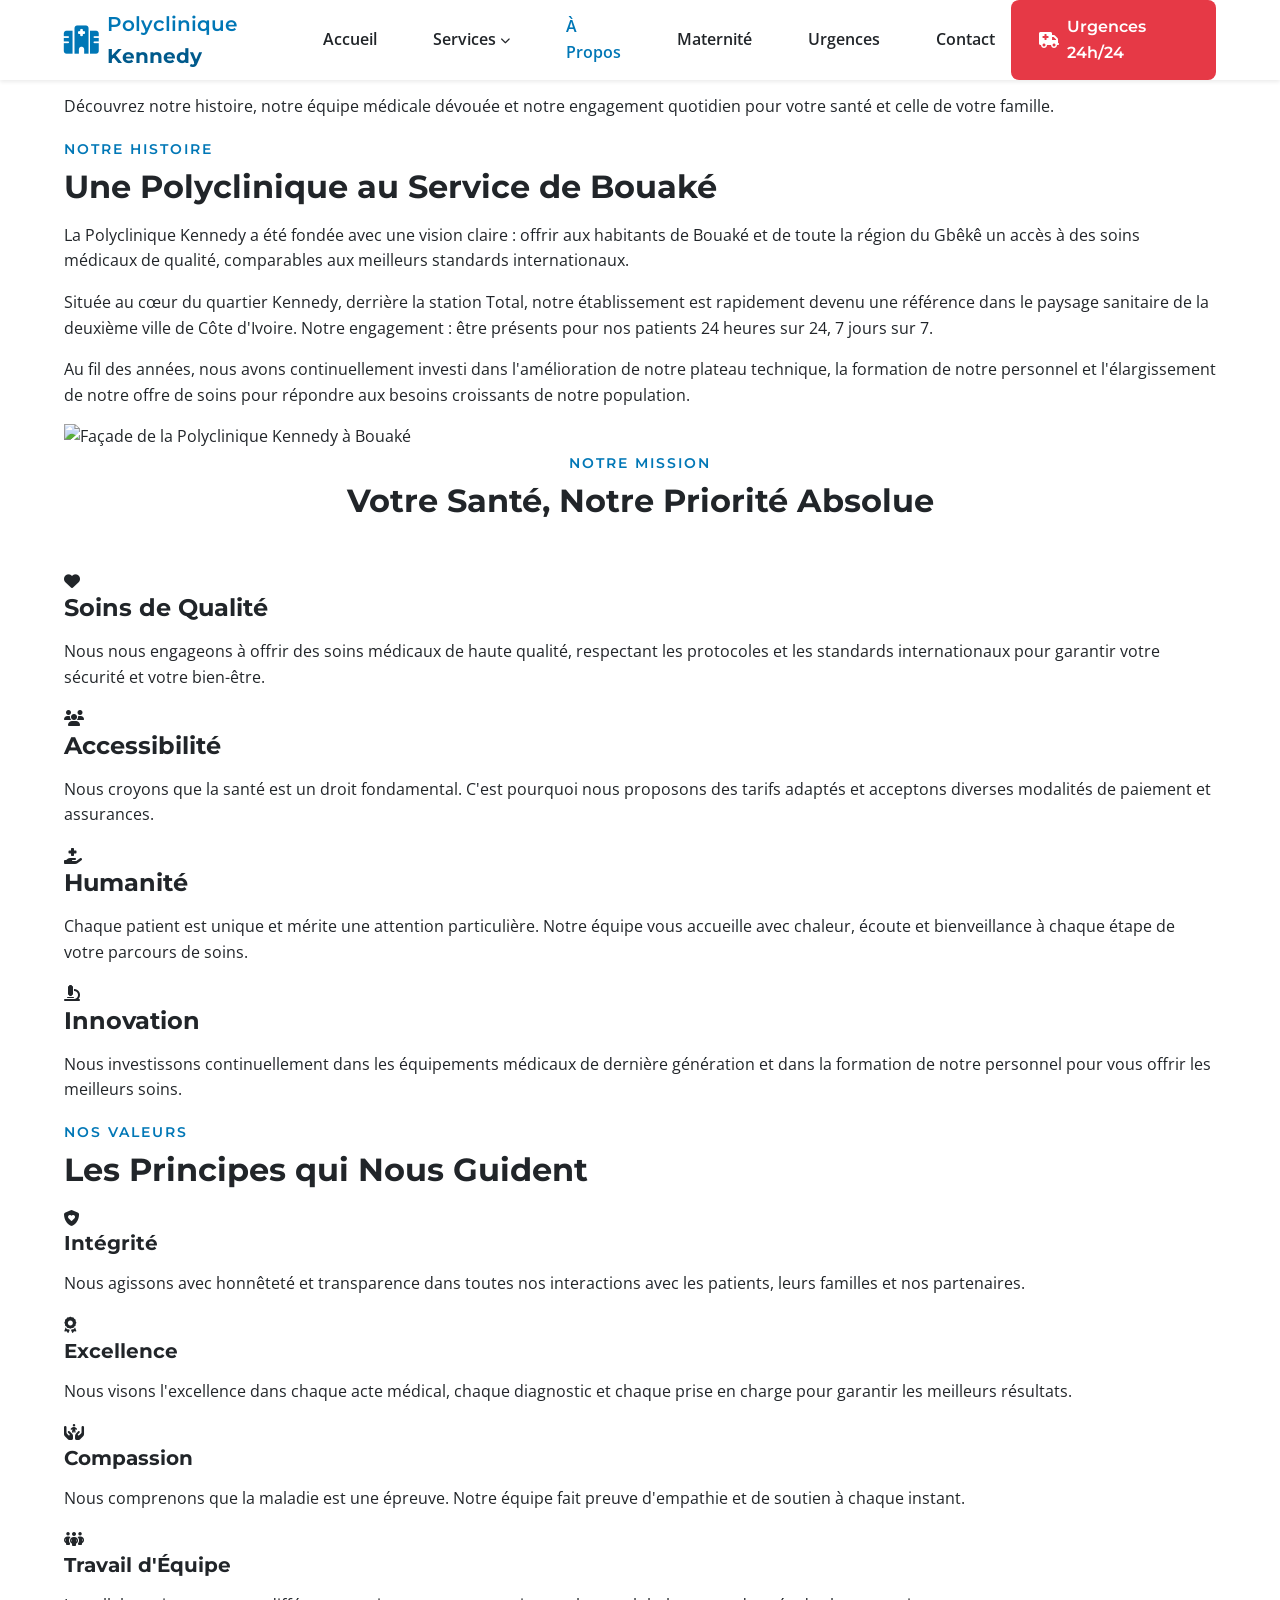
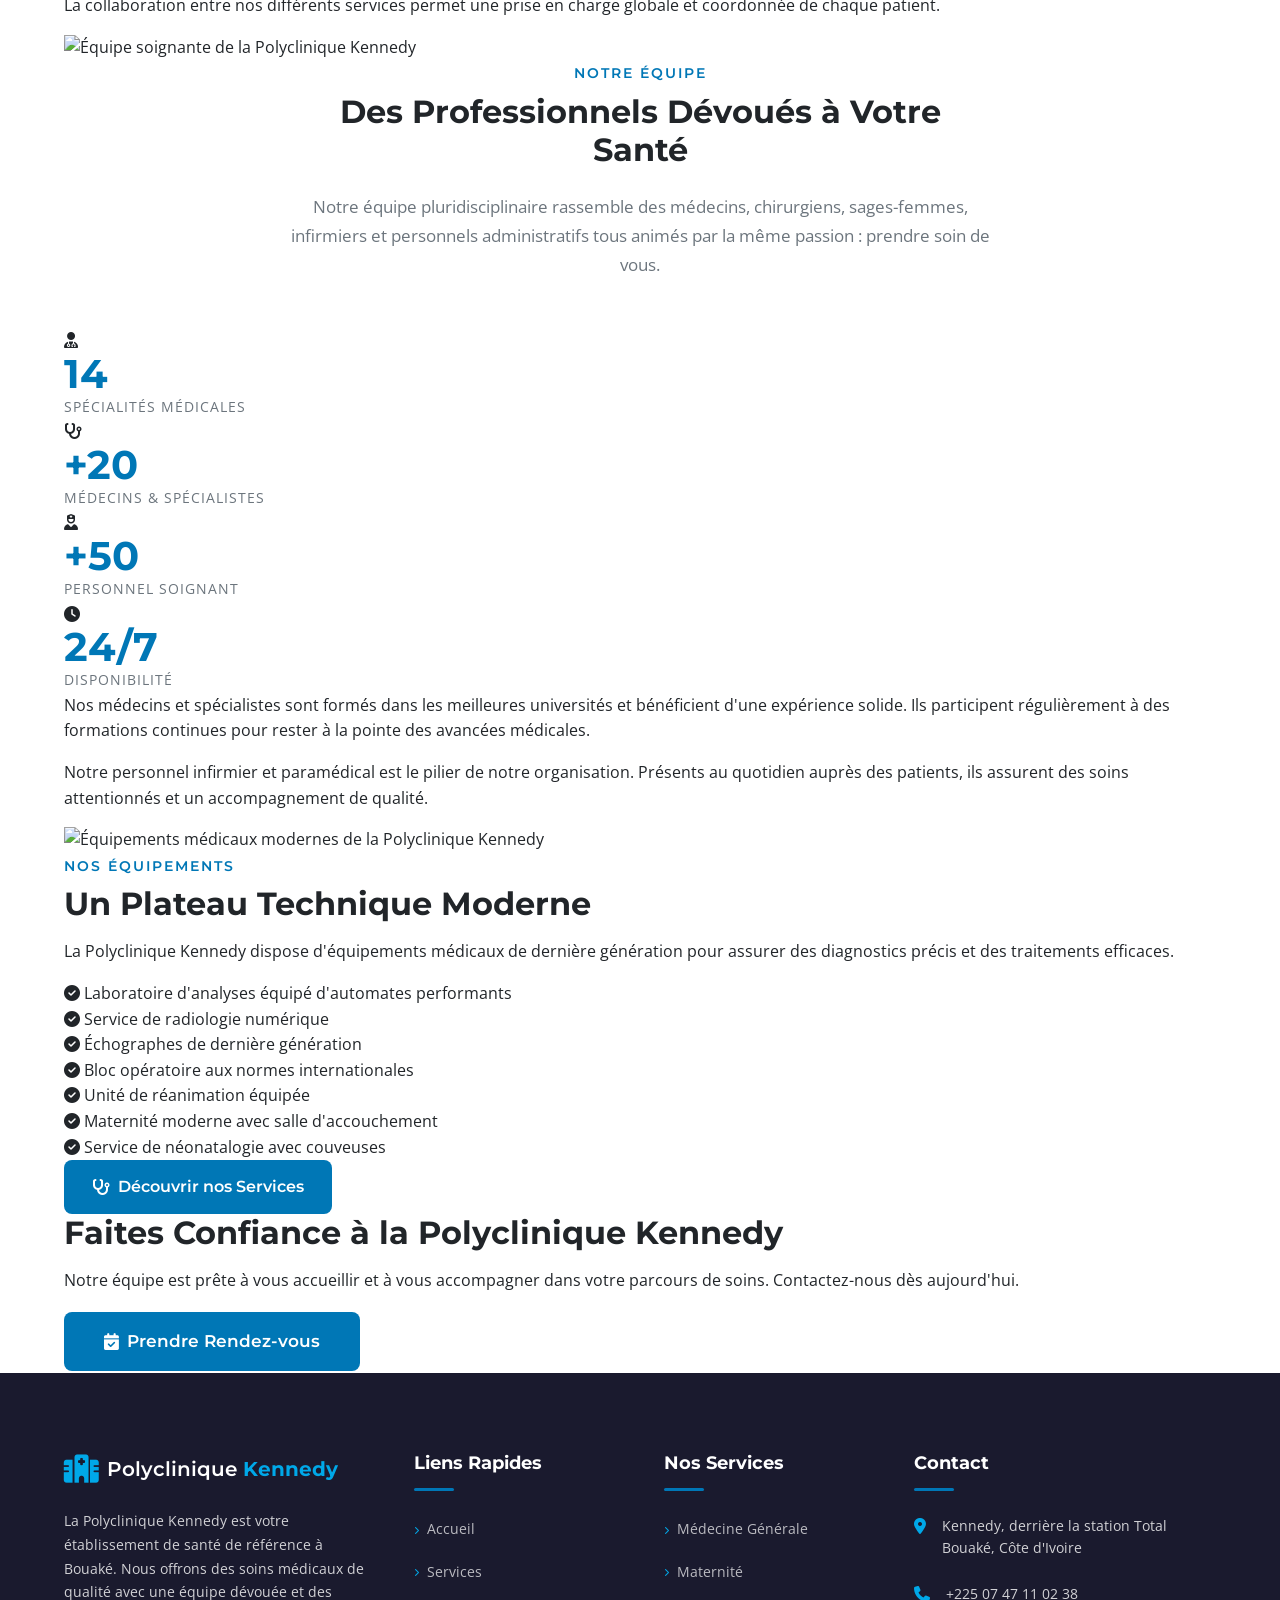
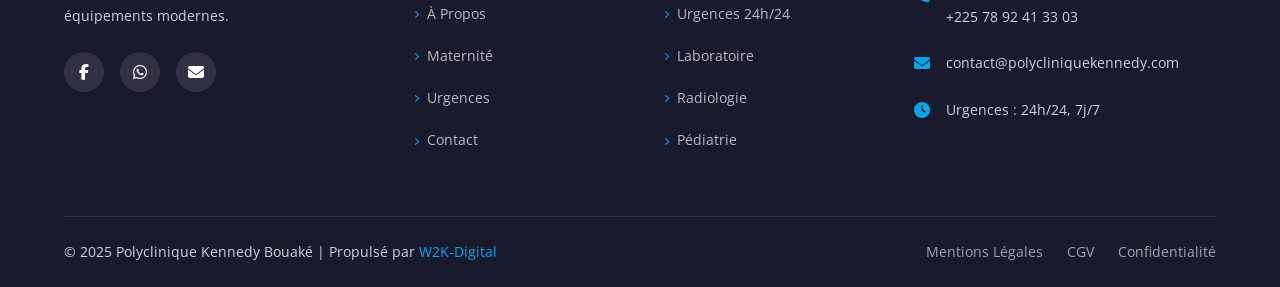
==== commit 584245cc: "Update a-propos.html" ====
--- a/a-propos.html
+++ b/a-propos.html
@@ -6,28 +6,28 @@
     <meta http-equiv="X-UA-Compatible" content="IE=edge">
     
     <!-- SEO Meta Tags -->
-    <title>Nos Services Médicaux - Polyclinique Kennedy Bouaké</title>
-    <meta name="description" content="Découvrez les 14 services médicaux de la Polyclinique Kennedy à Bouaké : médecine générale, pédiatrie, maternité, laboratoire, radiologie, urgences 24h/24 et plus.">
-    <meta name="keywords" content="services médicaux Bouaké, médecine générale, pédiatrie, maternité, laboratoire analyses, radiologie, urgences, chirurgie, gynécologie">
+    <title>À Propos - Polyclinique Kennedy Bouaké | Notre Histoire et Équipe</title>
+    <meta name="description" content="Découvrez la Polyclinique Kennedy à Bouaké : notre histoire, notre équipe médicale qualifiée, nos valeurs et notre engagement pour votre santé en Côte d'Ivoire.">
+    <meta name="keywords" content="polyclinique Kennedy Bouaké, histoire, équipe médicale, médecins Bouaké, clinique Côte d'Ivoire, soins de santé">
     <meta name="author" content="Polyclinique Kennedy Bouaké">
     <meta name="robots" content="index, follow">
     
     <!-- Open Graph / Facebook -->
     <meta property="og:type" content="website">
-    <meta property="og:url" content="https://polycliniquekennedy.com/services.html">
-    <meta property="og:title" content="Nos Services Médicaux - Polyclinique Kennedy Bouaké">
-    <meta property="og:description" content="Découvrez les 14 services médicaux de la Polyclinique Kennedy à Bouaké. Soins de qualité pour toute la famille.">
-    <meta property="og:image" content="images/services-medicaux.jpg">
+    <meta property="og:url" content="https://polycliniquekennedy.com/a-propos.html">
+    <meta property="og:title" content="À Propos - Polyclinique Kennedy Bouaké">
+    <meta property="og:description" content="Découvrez notre histoire, notre équipe médicale et notre engagement pour votre santé à Bouaké.">
+    <meta property="og:image" content="images/equipe-medicale.jpg">
     <meta property="og:locale" content="fr_CI">
     
     <!-- Twitter Card -->
     <meta name="twitter:card" content="summary_large_image">
-    <meta name="twitter:title" content="Nos Services Médicaux - Polyclinique Kennedy Bouaké">
-    <meta name="twitter:description" content="Découvrez les 14 services médicaux de la Polyclinique Kennedy à Bouaké.">
-    <meta name="twitter:image" content="images/services-medicaux.jpg">
+    <meta name="twitter:title" content="À Propos - Polyclinique Kennedy Bouaké">
+    <meta name="twitter:description" content="Découvrez notre histoire, notre équipe médicale et notre engagement pour votre santé à Bouaké.">
+    <meta name="twitter:image" content="images/equipe-medicale.jpg">
     
     <!-- Canonical URL -->
-    <link rel="canonical" href="https://polycliniquekennedy.com/services.html">
+    <link rel="canonical" href="https://polycliniquekennedy.com/a-propos.html">
     
     <!-- Favicon -->
     <link rel="icon" type="image/png" sizes="32x32" href="images/favicon-32x32.png">
@@ -61,28 +61,28 @@
                     <li class="nav-item">
                         <a href="index.html" class="nav-link">Accueil</a>
                     </li>
-                    <li class="nav-item has-dropdown active">
+                    <li class="nav-item has-dropdown">
                         <a href="services.html" class="nav-link">
                             Services <i class="fa-solid fa-chevron-down"></i>
                         </a>
                         <ul class="dropdown-menu">
-                            <li><a href="#medecine-generale"><i class="fa-solid fa-user-doctor"></i> Médecine Générale</a></li>
-                            <li><a href="#pediatrie"><i class="fa-solid fa-baby"></i> Pédiatrie</a></li>
-                            <li><a href="#dentaire"><i class="fa-solid fa-tooth"></i> Cabinet Dentaire</a></li>
-                            <li><a href="#laboratoire"><i class="fa-solid fa-flask"></i> Laboratoire</a></li>
-                            <li><a href="#radiologie"><i class="fa-solid fa-x-ray"></i> Radiologie</a></li>
-                            <li><a href="#bloc-operatoire"><i class="fa-solid fa-bed-pulse"></i> Bloc Opératoire</a></li>
-                            <li><a href="#reanimation"><i class="fa-solid fa-heart-pulse"></i> Réanimation</a></li>
+                            <li><a href="services.html#medecine-generale"><i class="fa-solid fa-user-doctor"></i> Médecine Générale</a></li>
+                            <li><a href="services.html#pediatrie"><i class="fa-solid fa-baby"></i> Pédiatrie</a></li>
+                            <li><a href="services.html#dentaire"><i class="fa-solid fa-tooth"></i> Cabinet Dentaire</a></li>
+                            <li><a href="services.html#laboratoire"><i class="fa-solid fa-flask"></i> Laboratoire</a></li>
+                            <li><a href="services.html#radiologie"><i class="fa-solid fa-x-ray"></i> Radiologie</a></li>
+                            <li><a href="services.html#bloc-operatoire"><i class="fa-solid fa-bed-pulse"></i> Bloc Opératoire</a></li>
+                            <li><a href="services.html#reanimation"><i class="fa-solid fa-heart-pulse"></i> Réanimation</a></li>
                             <li><a href="urgences.html"><i class="fa-solid fa-truck-medical"></i> Urgences 24h/24</a></li>
-                            <li><a href="#ophtalmologie"><i class="fa-solid fa-eye"></i> Ophtalmologie</a></li>
-                            <li><a href="#gynecologie"><i class="fa-solid fa-venus"></i> Gynécologie</a></li>
-                            <li><a href="#echographie"><i class="fa-solid fa-wave-square"></i> Échographie</a></li>
-                            <li><a href="#fibroscopie"><i class="fa-solid fa-magnifying-glass"></i> Fibroscopie</a></li>
+                            <li><a href="services.html#ophtalmologie"><i class="fa-solid fa-eye"></i> Ophtalmologie</a></li>
+                            <li><a href="services.html#gynecologie"><i class="fa-solid fa-venus"></i> Gynécologie</a></li>
+                            <li><a href="services.html#echographie"><i class="fa-solid fa-wave-square"></i> Échographie</a></li>
+                            <li><a href="services.html#fibroscopie"><i class="fa-solid fa-magnifying-glass"></i> Fibroscopie</a></li>
                             <li><a href="maternite.html"><i class="fa-solid fa-person-breastfeeding"></i> Maternité</a></li>
-                            <li><a href="#neonatalogie"><i class="fa-solid fa-baby-carriage"></i> Néonatalogie</a></li>
+                            <li><a href="services.html#neonatalogie"><i class="fa-solid fa-baby-carriage"></i> Néonatalogie</a></li>
                         </ul>
                     </li>
-                    <li class="nav-item">
+                    <li class="nav-item active">
                         <a href="a-propos.html" class="nav-link">À Propos</a>
                     </li>
                     <li class="nav-item">
@@ -111,7 +111,7 @@
         </div>
     </header>
 
-    <!-- Hero Services -->
+    <!-- Hero À Propos -->
     <section class="page-hero" data-autoscroll>
         <div class="page-hero-overlay"></div>
         <div class="container">
@@ -119,398 +119,239 @@
                 <nav class="breadcrumb" aria-label="Fil d'Ariane">
                     <a href="index.html">Accueil</a>
                     <span class="separator"><i class="fa-solid fa-chevron-right"></i></span>
-                    <span class="current">Services Médicaux</span>
+                    <span class="current">À Propos</span>
                 </nav>
-                <h1>Nos Services Médicaux</h1>
-                <p>La Polyclinique Kennedy met à votre disposition 14 spécialités médicales pour répondre à tous vos besoins de santé. Nos équipes qualifiées vous accompagnent avec professionnalisme et bienveillance.</p>
-            </div>
-        </div>
-    </section>
-
-    <!-- Navigation rapide services -->
-    <section class="services-nav">
-        <div class="container">
-            <div class="services-nav-grid">
-                <a href="#medecine-generale" class="service-nav-item">
-                    <i class="fa-solid fa-user-doctor"></i>
-                    <span>Médecine Générale</span>
-                </a>
-                <a href="#pediatrie" class="service-nav-item">
-                    <i class="fa-solid fa-baby"></i>
-                    <span>Pédiatrie</span>
-                </a>
-                <a href="#dentaire" class="service-nav-item">
-                    <i class="fa-solid fa-tooth"></i>
-                    <span>Dentaire</span>
-                </a>
-                <a href="#laboratoire" class="service-nav-item">
-                    <i class="fa-solid fa-flask"></i>
-                    <span>Laboratoire</span>
-                </a>
-                <a href="#radiologie" class="service-nav-item">
-                    <i class="fa-solid fa-x-ray"></i>
-                    <span>Radiologie</span>
-                </a>
-                <a href="#bloc-operatoire" class="service-nav-item">
-                    <i class="fa-solid fa-bed-pulse"></i>
-                    <span>Chirurgie</span>
-                </a>
-                <a href="#reanimation" class="service-nav-item">
-                    <i class="fa-solid fa-heart-pulse"></i>
-                    <span>Réanimation</span>
-                </a>
-                <a href="#ophtalmologie" class="service-nav-item">
-                    <i class="fa-solid fa-eye"></i>
-                    <span>Ophtalmologie</span>
-                </a>
-                <a href="#gynecologie" class="service-nav-item">
-                    <i class="fa-solid fa-venus"></i>
-                    <span>Gynécologie</span>
-                </a>
-                <a href="#echographie" class="service-nav-item">
-                    <i class="fa-solid fa-wave-square"></i>
-                    <span>Échographie</span>
-                </a>
-                <a href="#fibroscopie" class="service-nav-item">
-                    <i class="fa-solid fa-magnifying-glass"></i>
-                    <span>Fibroscopie</span>
-                </a>
-                <a href="#neonatalogie" class="service-nav-item">
-                    <i class="fa-solid fa-baby-carriage"></i>
-                    <span>Néonatalogie</span>
-                </a>
-            </div>
-        </div>
-    </section>
-
-    <!-- Services Détaillés -->
-    <section class="services-detail">
-        <div class="container">
+                <h1>À Propos de la Polyclinique Kennedy</h1>
+                <p>Découvrez notre histoire, notre équipe médicale dévouée et notre engagement quotidien pour votre santé et celle de votre famille.</p>
+            </div>
+        </div>
+    </section>
+
+    <!-- Section Notre Histoire -->
+    <section class="about-section" data-autoscroll>
+        <div class="container">
+            <div class="about-grid">
+                <div class="about-content">
+                    <span class="section-subtitle">Notre Histoire</span>
+                    <h2>Une Polyclinique au Service de Bouaké</h2>
+                    <p>La Polyclinique Kennedy a été fondée avec une vision claire : offrir aux habitants de Bouaké et de toute la région du Gbêkê un accès à des soins médicaux de qualité, comparables aux meilleurs standards internationaux.</p>
+                    <p>Située au cœur du quartier Kennedy, derrière la station Total, notre établissement est rapidement devenu une référence dans le paysage sanitaire de la deuxième ville de Côte d'Ivoire. Notre engagement : être présents pour nos patients 24 heures sur 24, 7 jours sur 7.</p>
+                    <p>Au fil des années, nous avons continuellement investi dans l'amélioration de notre plateau technique, la formation de notre personnel et l'élargissement de notre offre de soins pour répondre aux besoins croissants de notre population.</p>
+                </div>
+                <div class="about-image">
+                    <picture>
+                        <source srcset="images/polyclinique-facade.webp" type="image/webp">
+                        <img src="images/polyclinique-facade.jpg" alt="Façade de la Polyclinique Kennedy à Bouaké" loading="lazy">
+                    </picture>
+                </div>
+            </div>
+        </div>
+    </section>
+
+    <!-- Section Notre Mission -->
+    <section class="mission-section" data-autoscroll>
+        <div class="container">
+            <div class="section-header">
+                <span class="section-subtitle">Notre Mission</span>
+                <h2>Votre Santé, Notre Priorité Absolue</h2>
+            </div>
             
-            <!-- Médecine Générale -->
-            <article class="service-detail-card" id="medecine-generale" data-autoscroll>
-                <div class="service-detail-icon">
-                    <i class="fa-solid fa-user-doctor"></i>
-                </div>
-                <div class="service-detail-content">
-                    <h2>Médecine Générale</h2>
-                    <p class="service-intro">Notre service de médecine générale constitue la porte d'entrée de la Polyclinique Kennedy. Nos médecins généralistes expérimentés assurent le diagnostic, le traitement et le suivi de l'ensemble des pathologies courantes.</p>
-                    
-                    <h3>Nos prestations</h3>
-                    <ul class="service-list">
-                        <li><i class="fa-solid fa-check"></i> Consultations médicales générales</li>
-                        <li><i class="fa-solid fa-check"></i> Diagnostic et traitement des pathologies courantes</li>
-                        <li><i class="fa-solid fa-check"></i> Suivi médical personnalisé</li>
-                        <li><i class="fa-solid fa-check"></i> Bilans de santé complets</li>
-                        <li><i class="fa-solid fa-check"></i> Certificats médicaux</li>
-                        <li><i class="fa-solid fa-check"></i> Orientation vers les spécialistes si nécessaire</li>
+            <div class="mission-grid">
+                <div class="mission-card">
+                    <div class="mission-icon">
+                        <i class="fa-solid fa-heart"></i>
+                    </div>
+                    <h3>Soins de Qualité</h3>
+                    <p>Nous nous engageons à offrir des soins médicaux de haute qualité, respectant les protocoles et les standards internationaux pour garantir votre sécurité et votre bien-être.</p>
+                </div>
+                
+                <div class="mission-card">
+                    <div class="mission-icon">
+                        <i class="fa-solid fa-users"></i>
+                    </div>
+                    <h3>Accessibilité</h3>
+                    <p>Nous croyons que la santé est un droit fondamental. C'est pourquoi nous proposons des tarifs adaptés et acceptons diverses modalités de paiement et assurances.</p>
+                </div>
+                
+                <div class="mission-card">
+                    <div class="mission-icon">
+                        <i class="fa-solid fa-hand-holding-medical"></i>
+                    </div>
+                    <h3>Humanité</h3>
+                    <p>Chaque patient est unique et mérite une attention particulière. Notre équipe vous accueille avec chaleur, écoute et bienveillance à chaque étape de votre parcours de soins.</p>
+                </div>
+                
+                <div class="mission-card">
+                    <div class="mission-icon">
+                        <i class="fa-solid fa-microscope"></i>
+                    </div>
+                    <h3>Innovation</h3>
+                    <p>Nous investissons continuellement dans les équipements médicaux de dernière génération et dans la formation de notre personnel pour vous offrir les meilleurs soins.</p>
+                </div>
+            </div>
+        </div>
+    </section>
+
+    <!-- Section Nos Valeurs -->
+    <section class="values-section" data-autoscroll>
+        <div class="container">
+            <div class="values-wrapper">
+                <div class="values-content">
+                    <span class="section-subtitle">Nos Valeurs</span>
+                    <h2>Les Principes qui Nous Guident</h2>
+                    
+                    <div class="value-item">
+                        <div class="value-icon">
+                            <i class="fa-solid fa-shield-heart"></i>
+                        </div>
+                        <div class="value-text">
+                            <h4>Intégrité</h4>
+                            <p>Nous agissons avec honnêteté et transparence dans toutes nos interactions avec les patients, leurs familles et nos partenaires.</p>
+                        </div>
+                    </div>
+                    
+                    <div class="value-item">
+                        <div class="value-icon">
+                            <i class="fa-solid fa-award"></i>
+                        </div>
+                        <div class="value-text">
+                            <h4>Excellence</h4>
+                            <p>Nous visons l'excellence dans chaque acte médical, chaque diagnostic et chaque prise en charge pour garantir les meilleurs résultats.</p>
+                        </div>
+                    </div>
+                    
+                    <div class="value-item">
+                        <div class="value-icon">
+                            <i class="fa-solid fa-hands-holding-child"></i>
+                        </div>
+                        <div class="value-text">
+                            <h4>Compassion</h4>
+                            <p>Nous comprenons que la maladie est une épreuve. Notre équipe fait preuve d'empathie et de soutien à chaque instant.</p>
+                        </div>
+                    </div>
+                    
+                    <div class="value-item">
+                        <div class="value-icon">
+                            <i class="fa-solid fa-people-group"></i>
+                        </div>
+                        <div class="value-text">
+                            <h4>Travail d'Équipe</h4>
+                            <p>La collaboration entre nos différents services permet une prise en charge globale et coordonnée de chaque patient.</p>
+                        </div>
+                    </div>
+                </div>
+                
+                <div class="values-image">
+                    <picture>
+                        <source srcset="images/equipe-soignante.webp" type="image/webp">
+                        <img src="images/equipe-soignante.jpg" alt="Équipe soignante de la Polyclinique Kennedy" loading="lazy">
+                    </picture>
+                </div>
+            </div>
+        </div>
+    </section>
+
+    <!-- Section Notre Équipe -->
+    <section class="team-section" data-autoscroll>
+        <div class="container">
+            <div class="section-header">
+                <span class="section-subtitle">Notre Équipe</span>
+                <h2>Des Professionnels Dévoués à Votre Santé</h2>
+                <p class="section-description">Notre équipe pluridisciplinaire rassemble des médecins, chirurgiens, sages-femmes, infirmiers et personnels administratifs tous animés par la même passion : prendre soin de vous.</p>
+            </div>
+            
+            <div class="team-stats">
+                <div class="team-stat">
+                    <div class="stat-icon">
+                        <i class="fa-solid fa-user-doctor"></i>
+                    </div>
+                    <span class="stat-number">14</span>
+                    <span class="stat-label">Spécialités Médicales</span>
+                </div>
+                
+                <div class="team-stat">
+                    <div class="stat-icon">
+                        <i class="fa-solid fa-stethoscope"></i>
+                    </div>
+                    <span class="stat-number">+20</span>
+                    <span class="stat-label">Médecins & Spécialistes</span>
+                </div>
+                
+                <div class="team-stat">
+                    <div class="stat-icon">
+                        <i class="fa-solid fa-user-nurse"></i>
+                    </div>
+                    <span class="stat-number">+50</span>
+                    <span class="stat-label">Personnel Soignant</span>
+                </div>
+                
+                <div class="team-stat">
+                    <div class="stat-icon">
+                        <i class="fa-solid fa-clock"></i>
+                    </div>
+                    <span class="stat-number">24/7</span>
+                    <span class="stat-label">Disponibilité</span>
+                </div>
+            </div>
+            
+            <div class="team-description">
+                <p>Nos médecins et spécialistes sont formés dans les meilleures universités et bénéficient d'une expérience solide. Ils participent régulièrement à des formations continues pour rester à la pointe des avancées médicales.</p>
+                <p>Notre personnel infirmier et paramédical est le pilier de notre organisation. Présents au quotidien auprès des patients, ils assurent des soins attentionnés et un accompagnement de qualité.</p>
+            </div>
+        </div>
+    </section>
+
+    <!-- Section Équipements -->
+    <section class="equipment-section" data-autoscroll>
+        <div class="container">
+            <div class="equipment-grid">
+                <div class="equipment-image">
+                    <picture>
+                        <source srcset="images/equipements-medicaux.webp" type="image/webp">
+                        <img src="images/equipements-medicaux.jpg" alt="Équipements médicaux modernes de la Polyclinique Kennedy" loading="lazy">
+                    </picture>
+                </div>
+                <div class="equipment-content">
+                    <span class="section-subtitle">Nos Équipements</span>
+                    <h2>Un Plateau Technique Moderne</h2>
+                    <p>La Polyclinique Kennedy dispose d'équipements médicaux de dernière génération pour assurer des diagnostics précis et des traitements efficaces.</p>
+                    
+                    <ul class="equipment-list">
+                        <li>
+                            <i class="fa-solid fa-check-circle"></i>
+                            <span>Laboratoire d'analyses équipé d'automates performants</span>
+                        </li>
+                        <li>
+                            <i class="fa-solid fa-check-circle"></i>
+                            <span>Service de radiologie numérique</span>
+                        </li>
+                        <li>
+                            <i class="fa-solid fa-check-circle"></i>
+                            <span>Échographes de dernière génération</span>
+                        </li>
+                        <li>
+                            <i class="fa-solid fa-check-circle"></i>
+                            <span>Bloc opératoire aux normes internationales</span>
+                        </li>
+                        <li>
+                            <i class="fa-solid fa-check-circle"></i>
+                            <span>Unité de réanimation équipée</span>
+                        </li>
+                        <li>
+                            <i class="fa-solid fa-check-circle"></i>
+                            <span>Maternité moderne avec salle d'accouchement</span>
+                        </li>
+                        <li>
+                            <i class="fa-solid fa-check-circle"></i>
+                            <span>Service de néonatalogie avec couveuses</span>
+                        </li>
                     </ul>
                     
-                    <div class="service-cta">
-                        <a href="contact.html" class="btn btn-primary">
-                            <i class="fa-solid fa-calendar-check"></i> Prendre Rendez-vous
-                        </a>
-                    </div>
-                </div>
-            </article>
-
-            <!-- Pédiatrie -->
-            <article class="service-detail-card" id="pediatrie" data-autoscroll>
-                <div class="service-detail-icon">
-                    <i class="fa-solid fa-baby"></i>
-                </div>
-                <div class="service-detail-content">
-                    <h2>Pédiatrie</h2>
-                    <p class="service-intro">Notre service de pédiatrie prend en charge la santé de vos enfants de la naissance à l'adolescence. Nos pédiatres spécialisés accompagnent le développement de votre enfant avec attention et professionnalisme.</p>
-                    
-                    <h3>Nos prestations</h3>
-                    <ul class="service-list">
-                        <li><i class="fa-solid fa-check"></i> Consultations pédiatriques</li>
-                        <li><i class="fa-solid fa-check"></i> Suivi de la croissance et du développement</li>
-                        <li><i class="fa-solid fa-check"></i> Vaccinations selon le calendrier vaccinal</li>
-                        <li><i class="fa-solid fa-check"></i> Traitement des maladies infantiles</li>
-                        <li><i class="fa-solid fa-check"></i> Conseils en nutrition infantile</li>
-                        <li><i class="fa-solid fa-check"></i> Prise en charge des urgences pédiatriques</li>
-                    </ul>
-                    
-                    <div class="service-cta">
-                        <a href="contact.html" class="btn btn-primary">
-                            <i class="fa-solid fa-calendar-check"></i> Prendre Rendez-vous
-                        </a>
-                    </div>
-                </div>
-            </article>
-
-            <!-- Cabinet Dentaire -->
-            <article class="service-detail-card" id="dentaire" data-autoscroll>
-                <div class="service-detail-icon">
-                    <i class="fa-solid fa-tooth"></i>
-                </div>
-                <div class="service-detail-content">
-                    <h2>Cabinet Dentaire</h2>
-                    <p class="service-intro">Notre cabinet dentaire offre une gamme complète de soins bucco-dentaires. Équipé de matériel moderne, notre équipe de dentistes assure des soins de qualité dans un environnement confortable.</p>
-                    
-                    <h3>Nos prestations</h3>
-                    <ul class="service-list">
-                        <li><i class="fa-solid fa-check"></i> Détartrage et nettoyage professionnel</li>
-                        <li><i class="fa-solid fa-check"></i> Traitement des caries</li>
-                        <li><i class="fa-solid fa-check"></i> Extractions dentaires</li>
-                        <li><i class="fa-solid fa-check"></i> Prothèses dentaires</li>
-                        <li><i class="fa-solid fa-check"></i> Soins d'urgence dentaire</li>
-                        <li><i class="fa-solid fa-check"></i> Conseils en hygiène bucco-dentaire</li>
-                    </ul>
-                    
-                    <div class="service-cta">
-                        <a href="contact.html" class="btn btn-primary">
-                            <i class="fa-solid fa-calendar-check"></i> Prendre Rendez-vous
-                        </a>
-                    </div>
-                </div>
-            </article>
-
-            <!-- Laboratoire d'Analyses -->
-            <article class="service-detail-card" id="laboratoire" data-autoscroll>
-                <div class="service-detail-icon">
-                    <i class="fa-solid fa-flask"></i>
-                </div>
-                <div class="service-detail-content">
-                    <h2>Laboratoire d'Analyses</h2>
-                    <p class="service-intro">Notre laboratoire d'analyses médicales dispose d'équipements de pointe pour réaliser tous types d'examens biologiques. Les résultats sont fiables et disponibles rapidement pour un diagnostic précis.</p>
-                    
-                    <h3>Nos prestations</h3>
-                    <ul class="service-list">
-                        <li><i class="fa-solid fa-check"></i> Analyses hématologiques (NFS, groupage sanguin)</li>
-                        <li><i class="fa-solid fa-check"></i> Biochimie (glycémie, cholestérol, créatinine)</li>
-                        <li><i class="fa-solid fa-check"></i> Sérologies (HIV, hépatites, paludisme)</li>
-                        <li><i class="fa-solid fa-check"></i> Analyses urinaires</li>
-                        <li><i class="fa-solid fa-check"></i> Tests de grossesse</li>
-                        <li><i class="fa-solid fa-check"></i> Bilans complets pré-opératoires</li>
-                    </ul>
-                    
-                    <div class="service-cta">
-                        <a href="contact.html" class="btn btn-primary">
-                            <i class="fa-solid fa-calendar-check"></i> Prendre Rendez-vous
-                        </a>
-                    </div>
-                </div>
-            </article>
-
-            <!-- Radiologie -->
-            <article class="service-detail-card" id="radiologie" data-autoscroll>
-                <div class="service-detail-icon">
-                    <i class="fa-solid fa-x-ray"></i>
-                </div>
-                <div class="service-detail-content">
-                    <h2>Radiologie</h2>
-                    <p class="service-intro">Notre service de radiologie est équipé d'appareils d'imagerie médicale performants. Nos radiologues qualifiés interprètent les examens pour aider au diagnostic et au suivi des pathologies.</p>
-                    
-                    <h3>Nos prestations</h3>
-                    <ul class="service-list">
-                        <li><i class="fa-solid fa-check"></i> Radiographie standard (thorax, os, articulations)</li>
-                        <li><i class="fa-solid fa-check"></i> Radiographie avec préparation</li>
-                        <li><i class="fa-solid fa-check"></i> Interprétation rapide des clichés</li>
-                        <li><i class="fa-solid fa-check"></i> Radiographie dentaire panoramique</li>
-                        <li><i class="fa-solid fa-check"></i> Examens de contrôle post-opératoires</li>
-                        <li><i class="fa-solid fa-check"></i> Dossiers d'imagerie numériques</li>
-                    </ul>
-                    
-                    <div class="service-cta">
-                        <a href="contact.html" class="btn btn-primary">
-                            <i class="fa-solid fa-calendar-check"></i> Prendre Rendez-vous
-                        </a>
-                    </div>
-                </div>
-            </article>
-
-            <!-- Bloc Opératoire -->
-            <article class="service-detail-card" id="bloc-operatoire" data-autoscroll>
-                <div class="service-detail-icon">
-                    <i class="fa-solid fa-bed-pulse"></i>
-                </div>
-                <div class="service-detail-content">
-                    <h2>Bloc Opératoire</h2>
-                    <p class="service-intro">Notre bloc opératoire répond aux normes les plus strictes de sécurité et de stérilité. Nos chirurgiens expérimentés réalisent des interventions programmées et urgentes avec le plus grand professionnalisme.</p>
-                    
-                    <h3>Nos prestations</h3>
-                    <ul class="service-list">
-                        <li><i class="fa-solid fa-check"></i> Chirurgie générale</li>
-                        <li><i class="fa-solid fa-check"></i> Chirurgie obstétricale (césariennes)</li>
-                        <li><i class="fa-solid fa-check"></i> Chirurgie gynécologique</li>
-                        <li><i class="fa-solid fa-check"></i> Petite chirurgie ambulatoire</li>
-                        <li><i class="fa-solid fa-check"></i> Anesthésie générale et locorégionale</li>
-                        <li><i class="fa-solid fa-check"></i> Surveillance post-opératoire</li>
-                    </ul>
-                    
-                    <div class="service-cta">
-                        <a href="contact.html" class="btn btn-primary">
-                            <i class="fa-solid fa-calendar-check"></i> Consultation Pré-opératoire
-                        </a>
-                    </div>
-                </div>
-            </article>
-
-            <!-- Réanimation -->
-            <article class="service-detail-card" id="reanimation" data-autoscroll>
-                <div class="service-detail-icon">
-                    <i class="fa-solid fa-heart-pulse"></i>
-                </div>
-                <div class="service-detail-content">
-                    <h2>Réanimation</h2>
-                    <p class="service-intro">Notre unité de réanimation assure la prise en charge des patients en état critique nécessitant une surveillance continue et des soins intensifs. Équipée de matériel de monitoring avancé.</p>
-                    
-                    <h3>Nos prestations</h3>
-                    <ul class="service-list">
-                        <li><i class="fa-solid fa-check"></i> Soins intensifs 24h/24</li>
-                        <li><i class="fa-solid fa-check"></i> Monitoring cardiaque continu</li>
-                        <li><i class="fa-solid fa-check"></i> Assistance respiratoire</li>
-                        <li><i class="fa-solid fa-check"></i> Réanimation post-opératoire</li>
-                        <li><i class="fa-solid fa-check"></i> Prise en charge des défaillances multi-organes</li>
-                        <li><i class="fa-solid fa-check"></i> Équipe médicale spécialisée disponible</li>
-                    </ul>
-                    
-                    <div class="service-cta">
-                        <a href="urgences.html" class="btn btn-primary btn-accent">
-                            <i class="fa-solid fa-truck-medical"></i> Urgences 24h/24
-                        </a>
-                    </div>
-                </div>
-            </article>
-
-            <!-- Ophtalmologie -->
-            <article class="service-detail-card" id="ophtalmologie" data-autoscroll>
-                <div class="service-detail-icon">
-                    <i class="fa-solid fa-eye"></i>
-                </div>
-                <div class="service-detail-content">
-                    <h2>Ophtalmologie</h2>
-                    <p class="service-intro">Notre service d'ophtalmologie prend en charge toutes les pathologies de l'œil et de la vision. Nos ophtalmologues réalisent des examens complets et prescrivent les corrections visuelles adaptées.</p>
-                    
-                    <h3>Nos prestations</h3>
-                    <ul class="service-list">
-                        <li><i class="fa-solid fa-check"></i> Examen de la vue complet</li>
-                        <li><i class="fa-solid fa-check"></i> Mesure de l'acuité visuelle</li>
-                        <li><i class="fa-solid fa-check"></i> Fond d'œil</li>
-                        <li><i class="fa-solid fa-check"></i> Dépistage du glaucome</li>
-                        <li><i class="fa-solid fa-check"></i> Prescription de lunettes et lentilles</li>
-                        <li><i class="fa-solid fa-check"></i> Traitement des infections oculaires</li>
-                    </ul>
-                    
-                    <div class="service-cta">
-                        <a href="contact.html" class="btn btn-primary">
-                            <i class="fa-solid fa-calendar-check"></i> Prendre Rendez-vous
-                        </a>
-                    </div>
-                </div>
-            </article>
-
-            <!-- Gynécologie -->
-            <article class="service-detail-card" id="gynecologie" data-autoscroll>
-                <div class="service-detail-icon">
-                    <i class="fa-solid fa-venus"></i>
-                </div>
-                <div class="service-detail-content">
-                    <h2>Gynécologie</h2>
-                    <p class="service-intro">Notre service de gynécologie assure le suivi de la santé féminine à tous les âges de la vie. Nos gynécologues offrent une prise en charge complète dans un environnement respectueux et bienveillant.</p>
-                    
-                    <h3>Nos prestations</h3>
-                    <ul class="service-list">
-                        <li><i class="fa-solid fa-check"></i> Consultations gynécologiques</li>
-                        <li><i class="fa-solid fa-check"></i> Frottis cervico-vaginal</li>
-                        <li><i class="fa-solid fa-check"></i> Dépistage des cancers féminins</li>
-                        <li><i class="fa-solid fa-check"></i> Contraception et planification familiale</li>
-                        <li><i class="fa-solid fa-check"></i> Traitement des infections génitales</li>
-                        <li><i class="fa-solid fa-check"></i> Suivi de la ménopause</li>
-                    </ul>
-                    
-                    <div class="service-cta">
-                        <a href="contact.html" class="btn btn-primary">
-                            <i class="fa-solid fa-calendar-check"></i> Prendre Rendez-vous
-                        </a>
-                    </div>
-                </div>
-            </article>
-
-            <!-- Échographie -->
-            <article class="service-detail-card" id="echographie" data-autoscroll>
-                <div class="service-detail-icon">
-                    <i class="fa-solid fa-wave-square"></i>
-                </div>
-                <div class="service-detail-content">
-                    <h2>Échographie</h2>
-                    <p class="service-intro">Notre service d'échographie dispose d'appareils de dernière génération pour des examens précis et non invasifs. Technique essentielle pour le suivi de grossesse et le diagnostic de nombreuses pathologies.</p>
-                    
-                    <h3>Nos prestations</h3>
-                    <ul class="service-list">
-                        <li><i class="fa-solid fa-check"></i> Échographie obstétricale (suivi de grossesse)</li>
-                        <li><i class="fa-solid fa-check"></i> Échographie pelvienne</li>
-                        <li><i class="fa-solid fa-check"></i> Échographie abdominale</li>
-                        <li><i class="fa-solid fa-check"></i> Échographie thyroïdienne</li>
-                        <li><i class="fa-solid fa-check"></i> Échographie des parties molles</li>
-                        <li><i class="fa-solid fa-check"></i> Doppler vasculaire</li>
-                    </ul>
-                    
-                    <div class="service-cta">
-                        <a href="contact.html" class="btn btn-primary">
-                            <i class="fa-solid fa-calendar-check"></i> Prendre Rendez-vous
-                        </a>
-                    </div>
-                </div>
-            </article>
-
-            <!-- Fibroscopie -->
-            <article class="service-detail-card" id="fibroscopie" data-autoscroll>
-                <div class="service-detail-icon">
-                    <i class="fa-solid fa-magnifying-glass"></i>
-                </div>
-                <div class="service-detail-content">
-                    <h2>Fibroscopie</h2>
-                    <p class="service-intro">Notre service de fibroscopie réalise des explorations endoscopiques du tube digestif. Ces examens permettent de visualiser directement les organes et de réaliser des prélèvements si nécessaire.</p>
-                    
-                    <h3>Nos prestations</h3>
-                    <ul class="service-list">
-                        <li><i class="fa-solid fa-check"></i> Fibroscopie œsogastroduodénale (FOGD)</li>
-                        <li><i class="fa-solid fa-check"></i> Diagnostic des ulcères et gastrites</li>
-                        <li><i class="fa-solid fa-check"></i> Recherche d'Helicobacter pylori</li>
-                        <li><i class="fa-solid fa-check"></i> Biopsies pour analyse</li>
-                        <li><i class="fa-solid fa-check"></i> Dépistage des pathologies digestives</li>
-                        <li><i class="fa-solid fa-check"></i> Examen sous sédation si nécessaire</li>
-                    </ul>
-                    
-                    <div class="service-cta">
-                        <a href="contact.html" class="btn btn-primary">
-                            <i class="fa-solid fa-calendar-check"></i> Prendre Rendez-vous
-                        </a>
-                    </div>
-                </div>
-            </article>
-
-            <!-- Néonatalogie -->
-            <article class="service-detail-card" id="neonatalogie" data-autoscroll>
-                <div class="service-detail-icon">
-                    <i class="fa-solid fa-baby-carriage"></i>
-                </div>
-                <div class="service-detail-content">
-                    <h2>Néonatalogie</h2>
-                    <p class="service-intro">Notre unité de néonatalogie assure la prise en charge spécialisée des nouveau-nés, notamment les prématurés et les bébés nécessitant des soins particuliers dès la naissance.</p>
-                    
-                    <h3>Nos prestations</h3>
-                    <ul class="service-list">
-                        <li><i class="fa-solid fa-check"></i> Soins aux nouveau-nés</li>
-                        <li><i class="fa-solid fa-check"></i> Prise en charge des prématurés</li>
-                        <li><i class="fa-solid fa-check"></i> Couveuses et photothérapie</li>
-                        <li><i class="fa-solid fa-check"></i> Monitoring néonatal</li>
-                        <li><i class="fa-solid fa-check"></i> Soutien à l'allaitement maternel</li>
-                        <li><i class="fa-solid fa-check"></i> Accompagnement des parents</li>
-                    </ul>
-                    
-                    <div class="service-cta">
-                        <a href="maternite.html" class="btn btn-primary btn-green">
-                            <i class="fa-solid fa-person-breastfeeding"></i> Découvrir notre Maternité
-                        </a>
-                    </div>
-                </div>
-            </article>
-
+                    <a href="services.html" class="btn btn-primary">
+                        <i class="fa-solid fa-stethoscope"></i> Découvrir nos Services
+                    </a>
+                </div>
+            </div>
         </div>
     </section>
 
@@ -518,14 +359,14 @@
     <section class="cta-section" data-autoscroll>
         <div class="container">
             <div class="cta-content">
-                <h2>Besoin d'un rendez-vous ?</h2>
-                <p>Notre équipe médicale est à votre disposition pour vous accompagner. Contactez-nous pour prendre rendez-vous ou pour toute information sur nos services.</p>
+                <h2>Faites Confiance à la Polyclinique Kennedy</h2>
+                <p>Notre équipe est prête à vous accueillir et à vous accompagner dans votre parcours de soins. Contactez-nous dès aujourd'hui.</p>
                 <div class="cta-buttons">
                     <a href="contact.html" class="btn btn-primary btn-lg">
                         <i class="fa-solid fa-calendar-check"></i> Prendre Rendez-vous
                     </a>
                     <a href="tel:+2250747110238" class="btn btn-secondary btn-lg">
-                        <i class="fa-solid fa-phone"></i> Appeler Maintenant
+                        <i class="fa-solid fa-phone"></i> Nous Appeler
                     </a>
                 </div>
             </div>
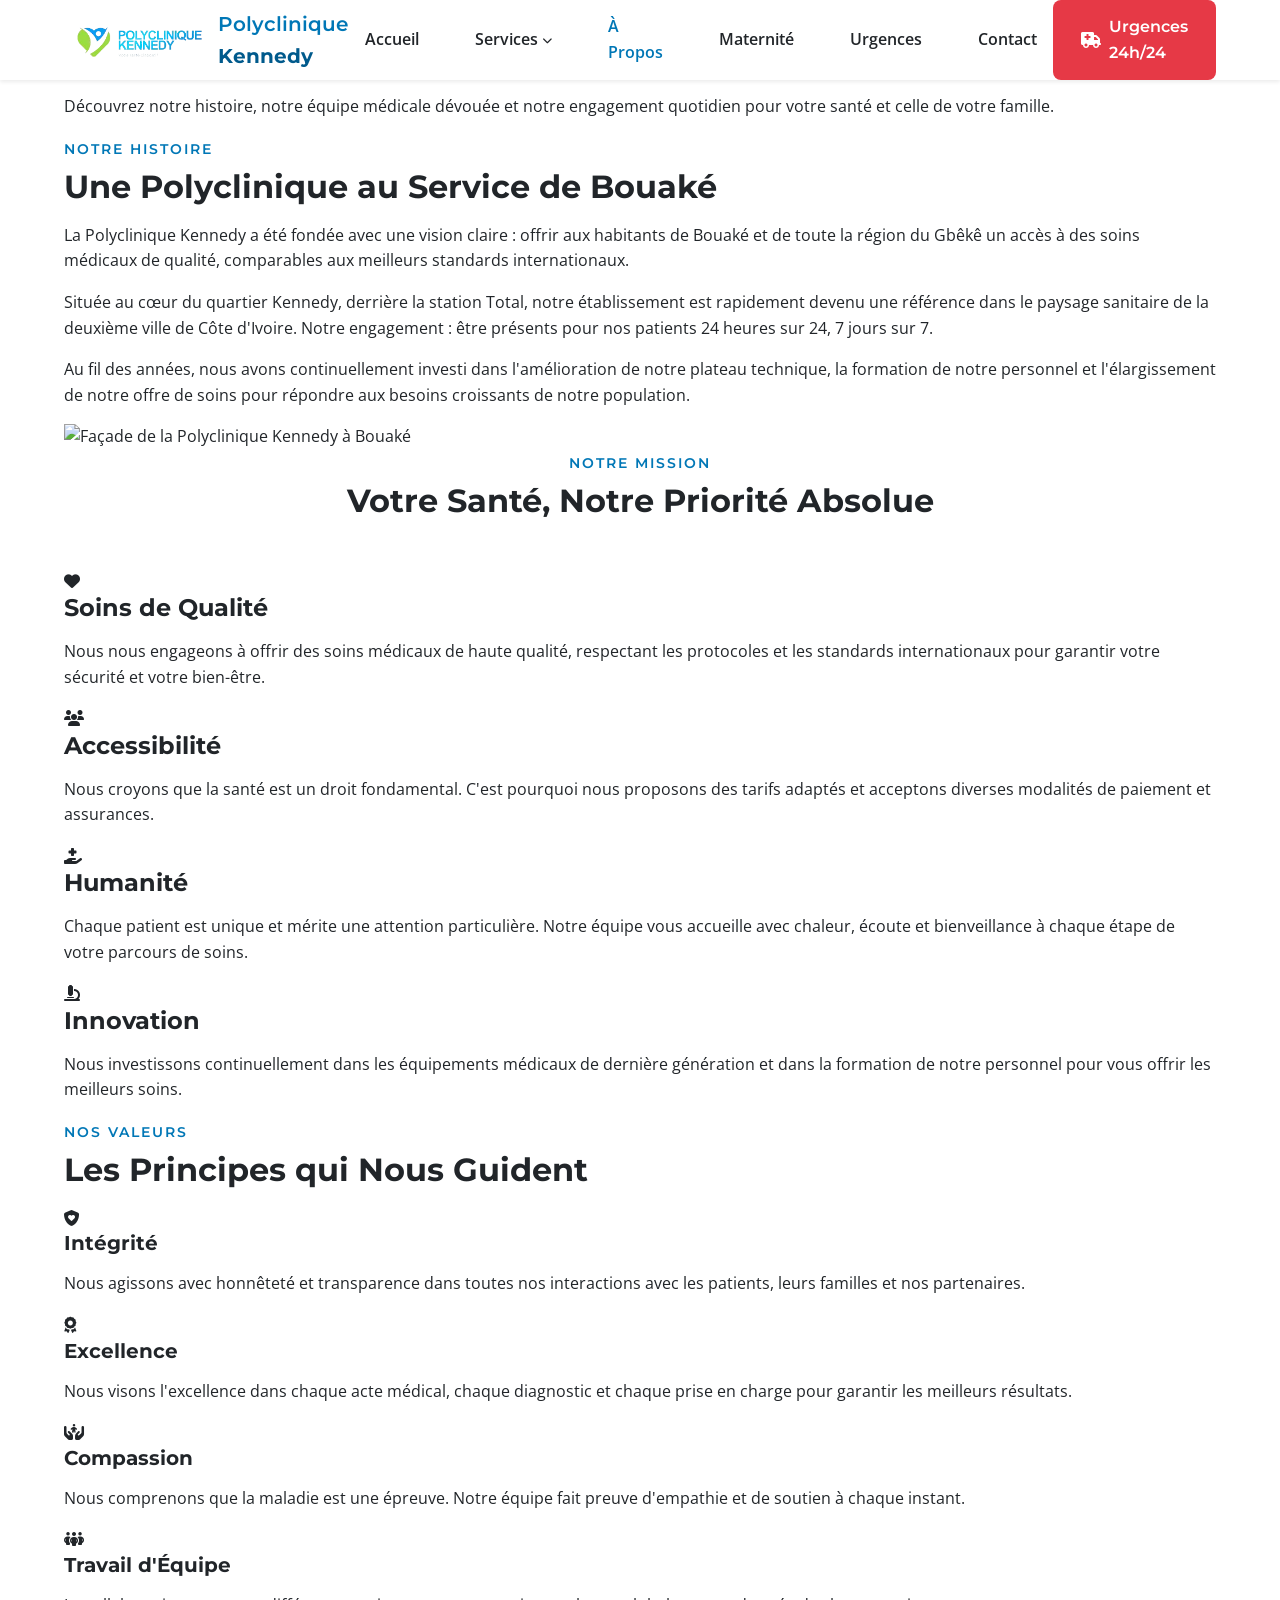
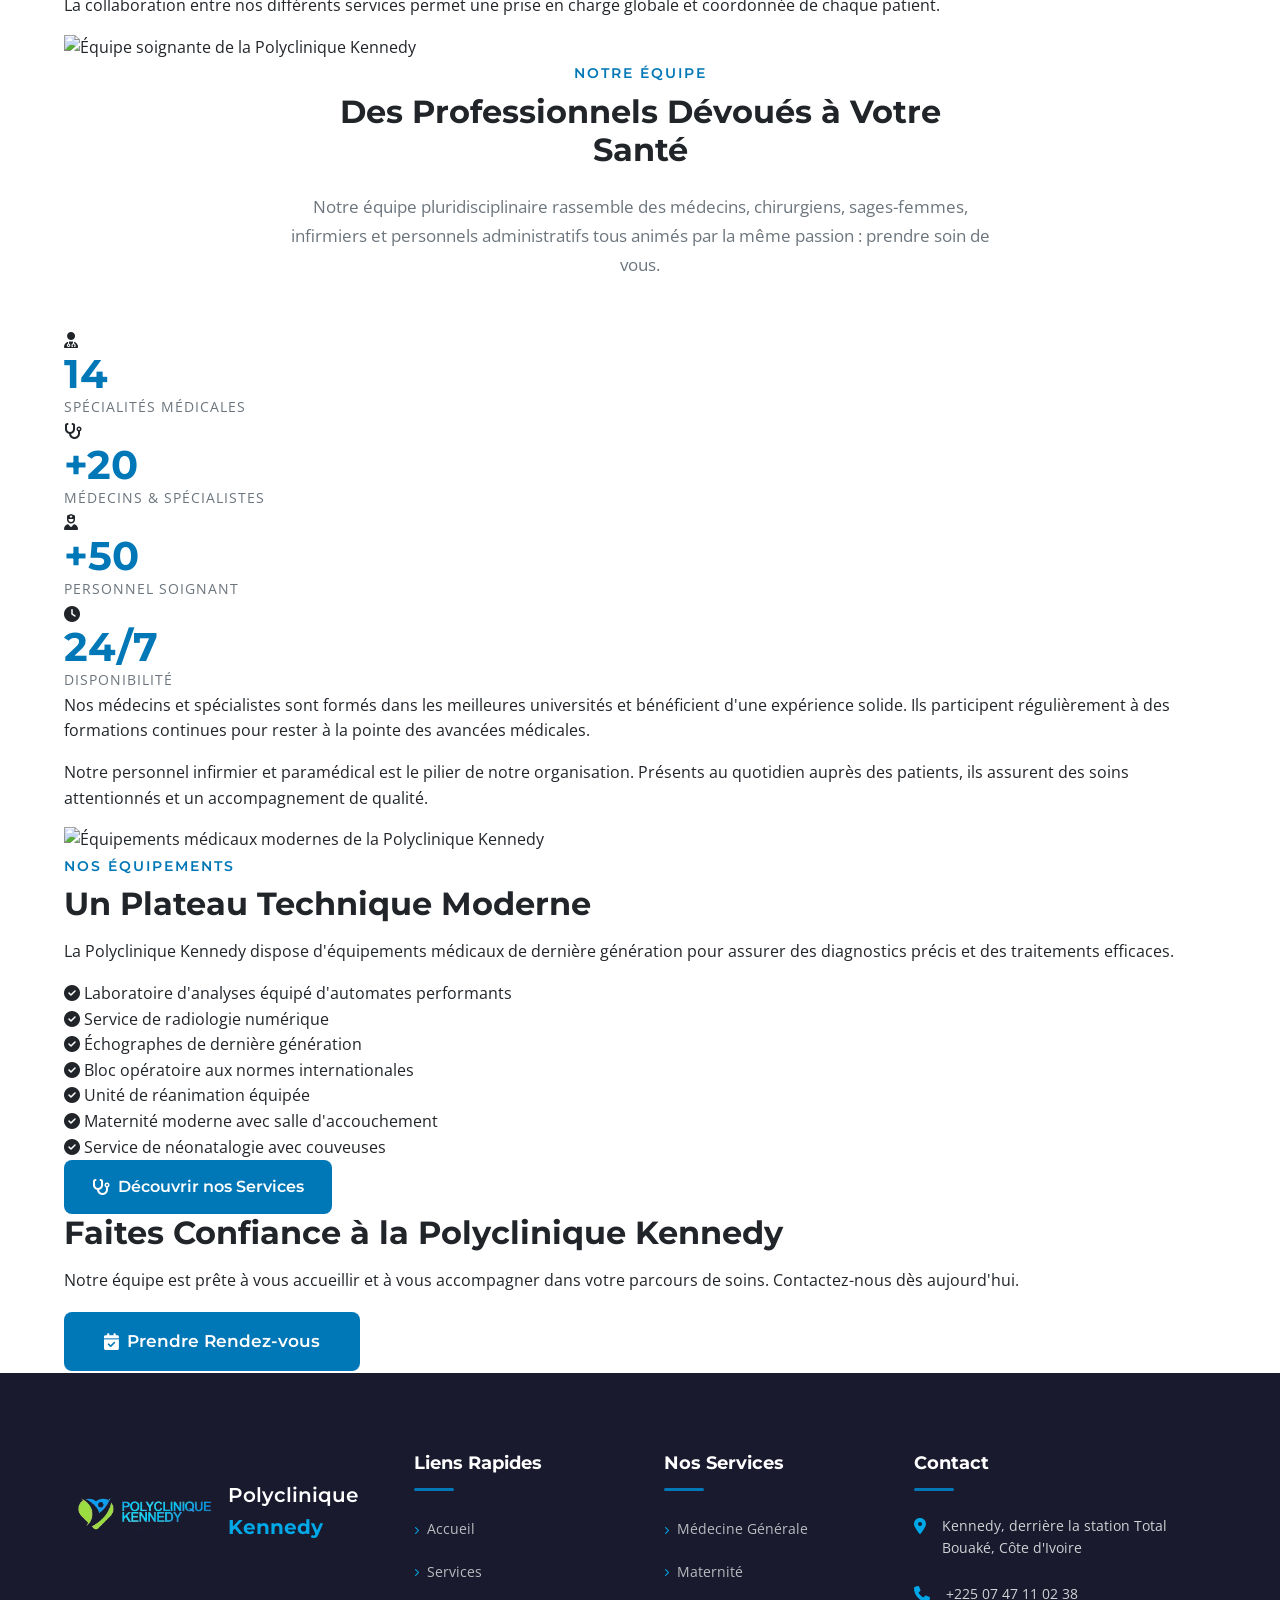
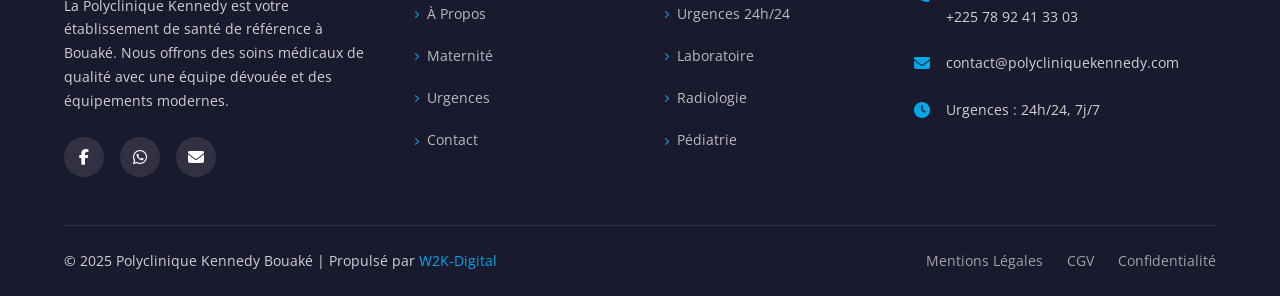
==== commit 4dfb4fbc: "Update a-propos.html" ====
--- a/a-propos.html
+++ b/a-propos.html
@@ -51,10 +51,7 @@
         <div class="container">
             <nav class="navbar">
                 <!-- Logo -->
-                <a href="index.html" class="logo">
-                    <i class="fa-solid fa-hospital"></i>
-                    <span>Polyclinique <strong>Kennedy</strong></span>
-                </a>
+                <a href="index.html" class="logo"><picture><source srcset="images/icons/logo.webp" type="image/webp"><img src="images/icons/logo.png" alt="Logo Polyclinique Kennedy" class="logo-img"></picture><span>Polyclinique <strong>Kennedy</strong></span></a>
                 
                 <!-- Menu Navigation Desktop -->
                 <ul class="nav-menu" id="nav-menu">
@@ -379,10 +376,7 @@
             <div class="footer-grid">
                 <!-- Colonne 1 : Logo et Description -->
                 <div class="footer-col">
-                    <a href="index.html" class="footer-logo">
-                        <i class="fa-solid fa-hospital"></i>
-                        <span>Polyclinique <strong>Kennedy</strong></span>
-                    </a>
+                    <a href="index.html" class="footer-logo"><picture><source srcset="images/icons/logo.webp" type="image/webp"><img src="images/icons/logo.png" alt="Logo Polyclinique Kennedy" class="logo-img"></picture><span>Polyclinique <strong>Kennedy</strong></span></a>
                     <p class="footer-description">
                         La Polyclinique Kennedy est votre établissement de santé de référence à Bouaké. 
                         Nous offrons des soins médicaux de qualité avec une équipe dévouée et des équipements modernes.
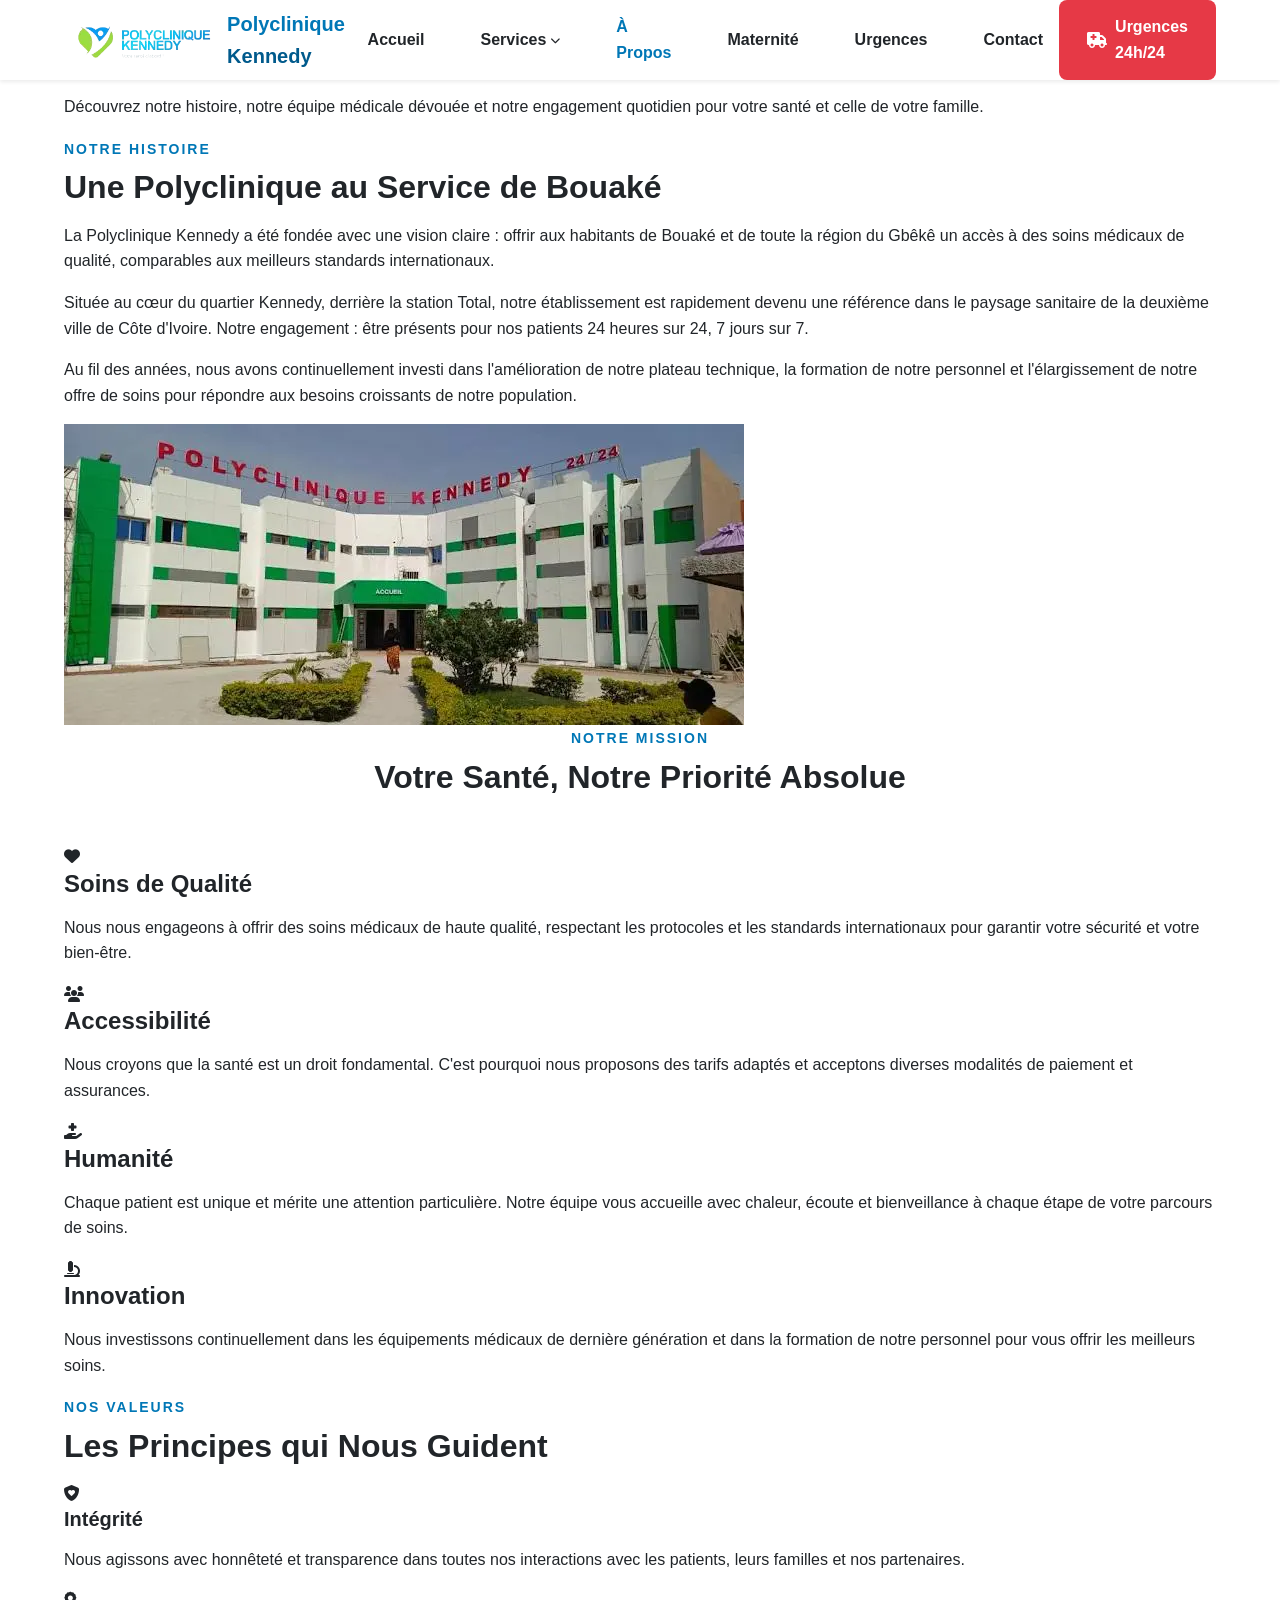
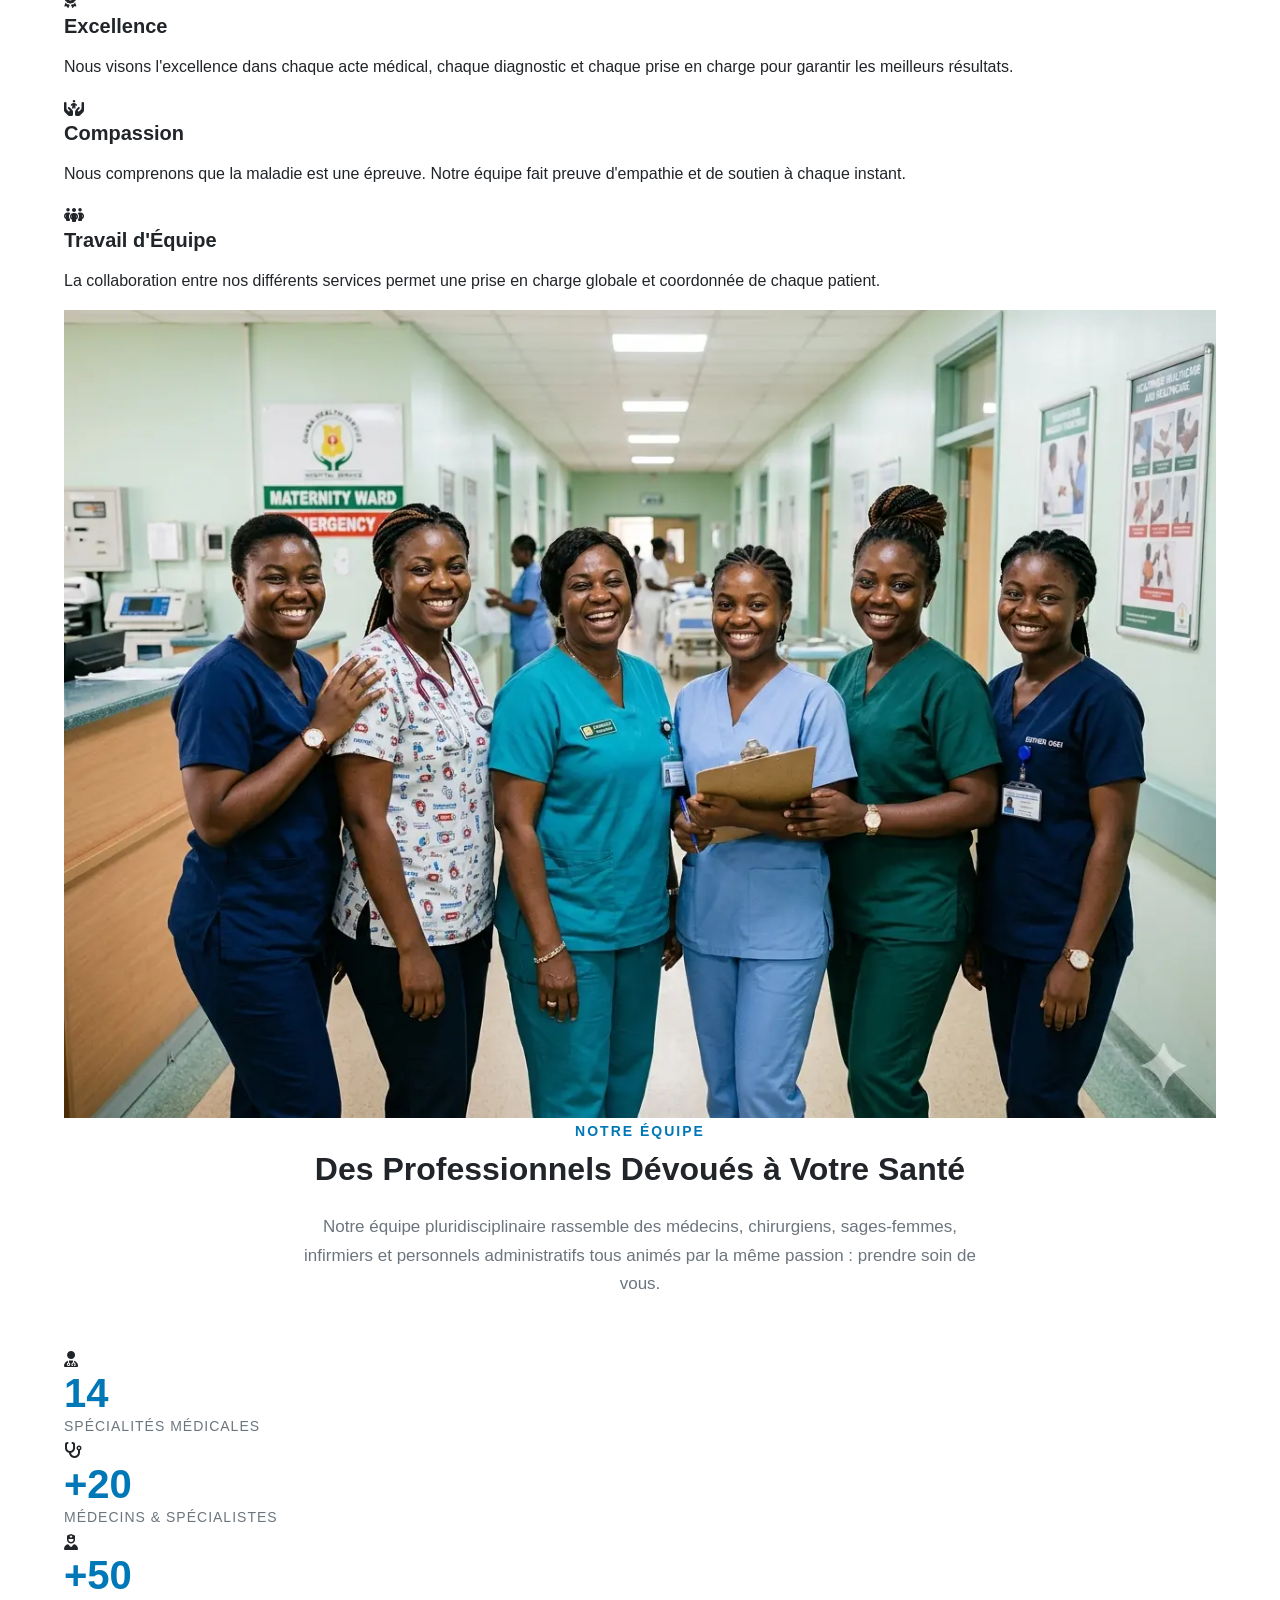
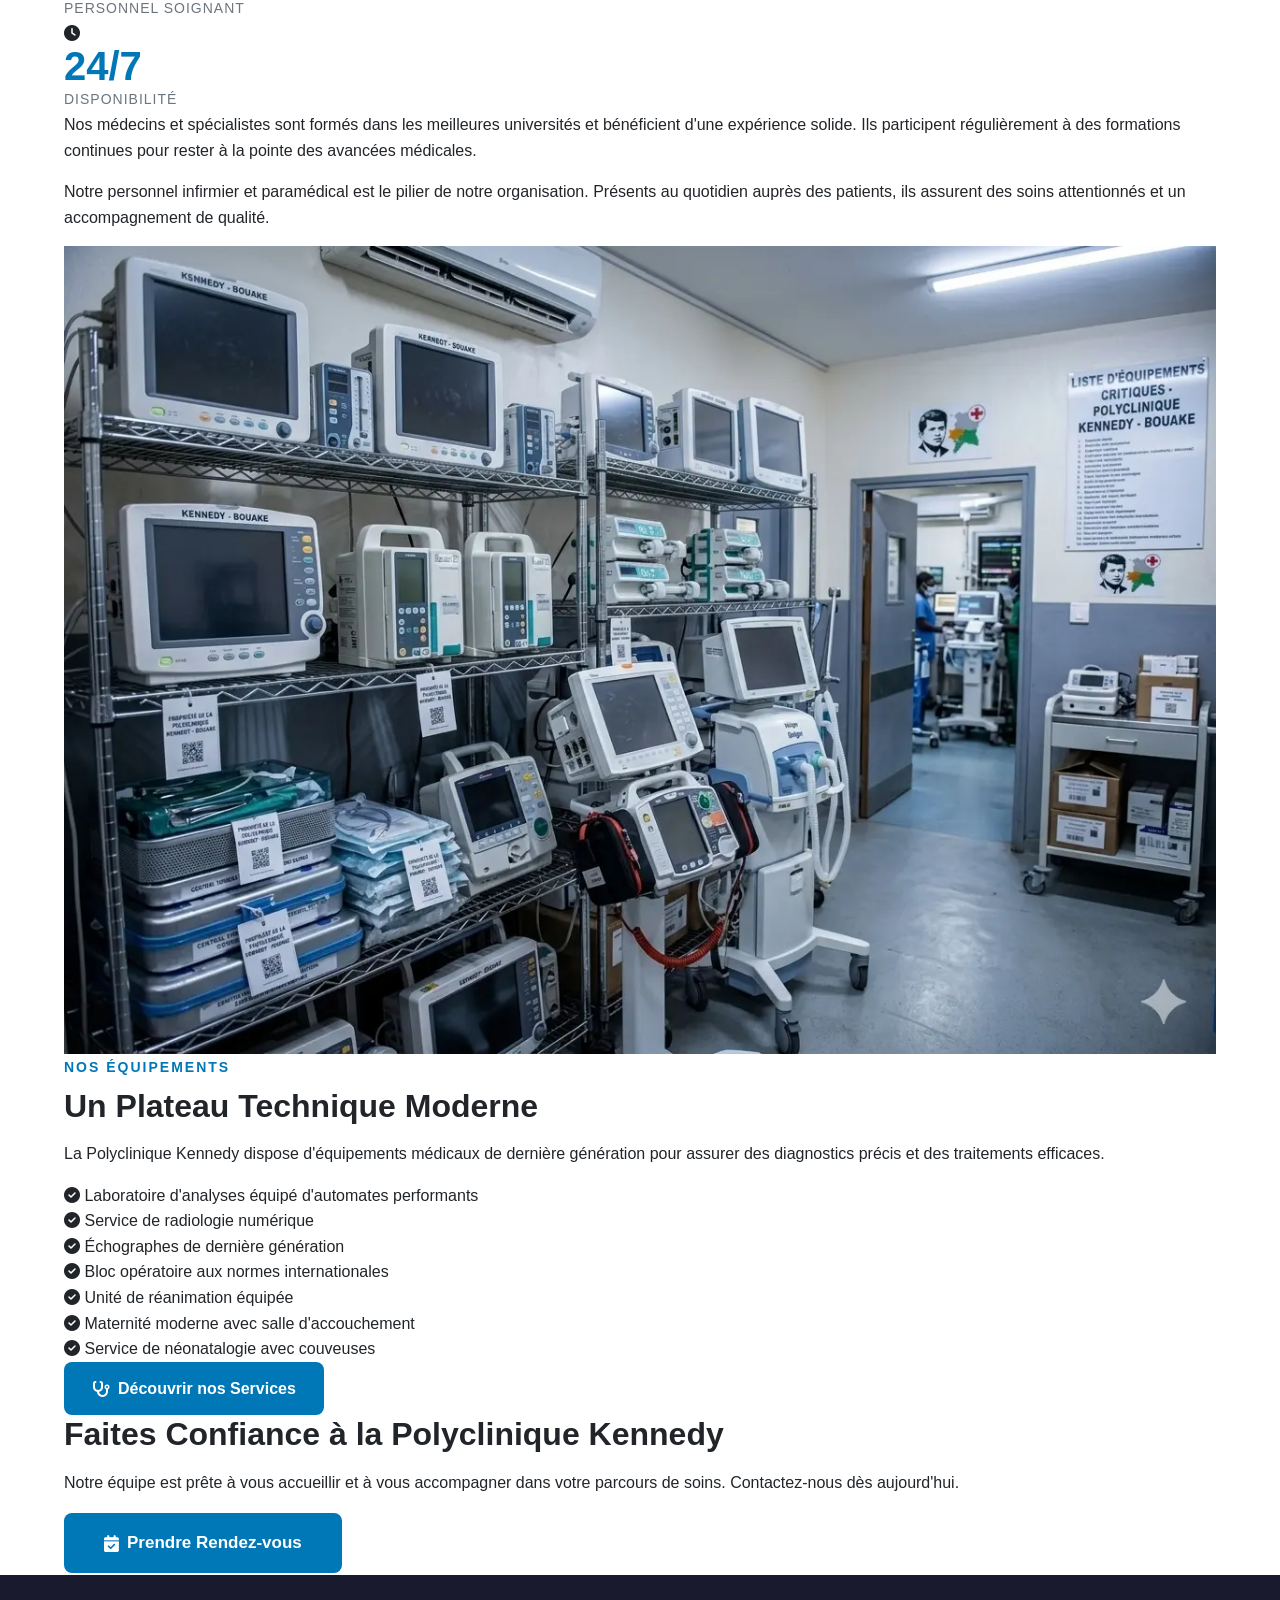
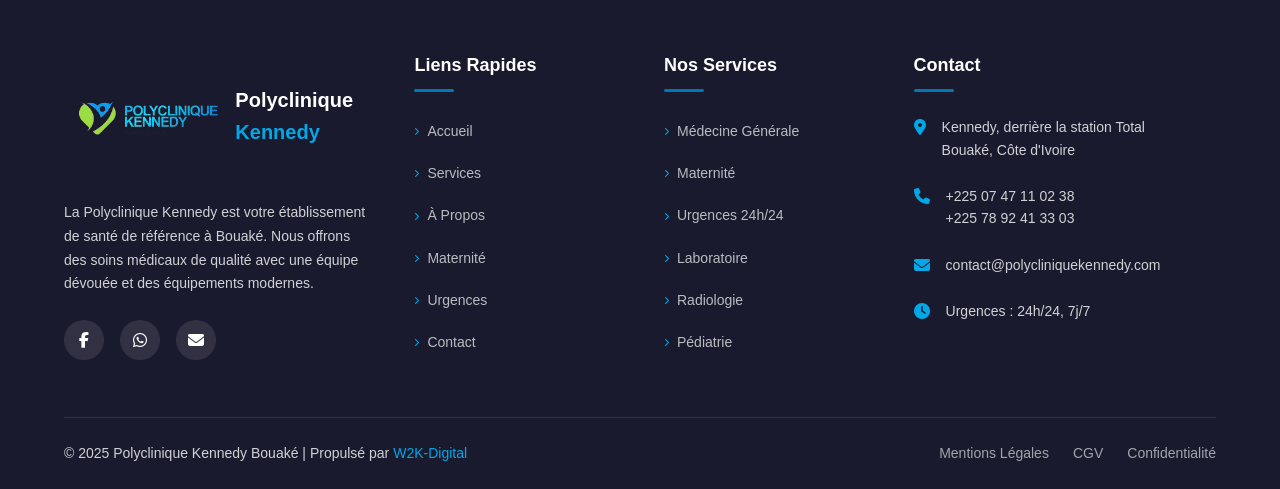
==== commit 3f8b71c4: "Add files via upload" ====
--- a/a-propos.html
+++ b/a-propos.html
@@ -37,7 +37,7 @@
     <!-- Google Fonts -->
     <link rel="preconnect" href="https://fonts.googleapis.com">
     <link rel="preconnect" href="https://fonts.gstatic.com" crossorigin>
-    <link href="https://fonts.googleapis.com/css2?family=Montserrat:wght@600;700&family=Open+Sans:wght@400;600&display=swap" rel="stylesheet">
+    <link href="https://fonts.googleapis.com/css2?family=Inter:wght@400;600;700&display=swap" rel="stylesheet">
     
     <!-- Font Awesome 6.5.1 -->
     <link rel="stylesheet" href="https://cdnjs.cloudflare.com/ajax/libs/font-awesome/6.5.1/css/all.min.css" integrity="sha512-DTOQO9RWCH3ppGqcWaEA1BIZOC6xxalwEsw9c2QQeAIftl+Vegovlnee1c9QX4TctnWMn13TZye+giMm8e2LwA==" crossorigin="anonymous" referrerpolicy="no-referrer">
@@ -125,7 +125,13 @@
     </section>
 
     <!-- Section Notre Histoire -->
-    <section class="about-section" data-autoscroll>
+    <section class="about-section has-bubbles" data-autoscroll>
+        <div class="bubbles-bg">
+            <div class="bubble bubble-cyan bubble-1"></div>
+            <div class="bubble bubble-green bubble-2"></div>
+            <div class="bubble bubble-gradient bubble-3"></div>
+            <div class="bubble bubble-cyan bubble-5"></div>
+        </div>
         <div class="container">
             <div class="about-grid">
                 <div class="about-content">
@@ -190,7 +196,12 @@
     </section>
 
     <!-- Section Nos Valeurs -->
-    <section class="values-section" data-autoscroll>
+    <section class="values-section has-bubbles" data-autoscroll>
+        <div class="bubbles-bg">
+            <div class="bubble bubble-gradient bubble-4"></div>
+            <div class="bubble bubble-green bubble-6"></div>
+            <div class="bubble bubble-cyan bubble-2"></div>
+        </div>
         <div class="container">
             <div class="values-wrapper">
                 <div class="values-content">
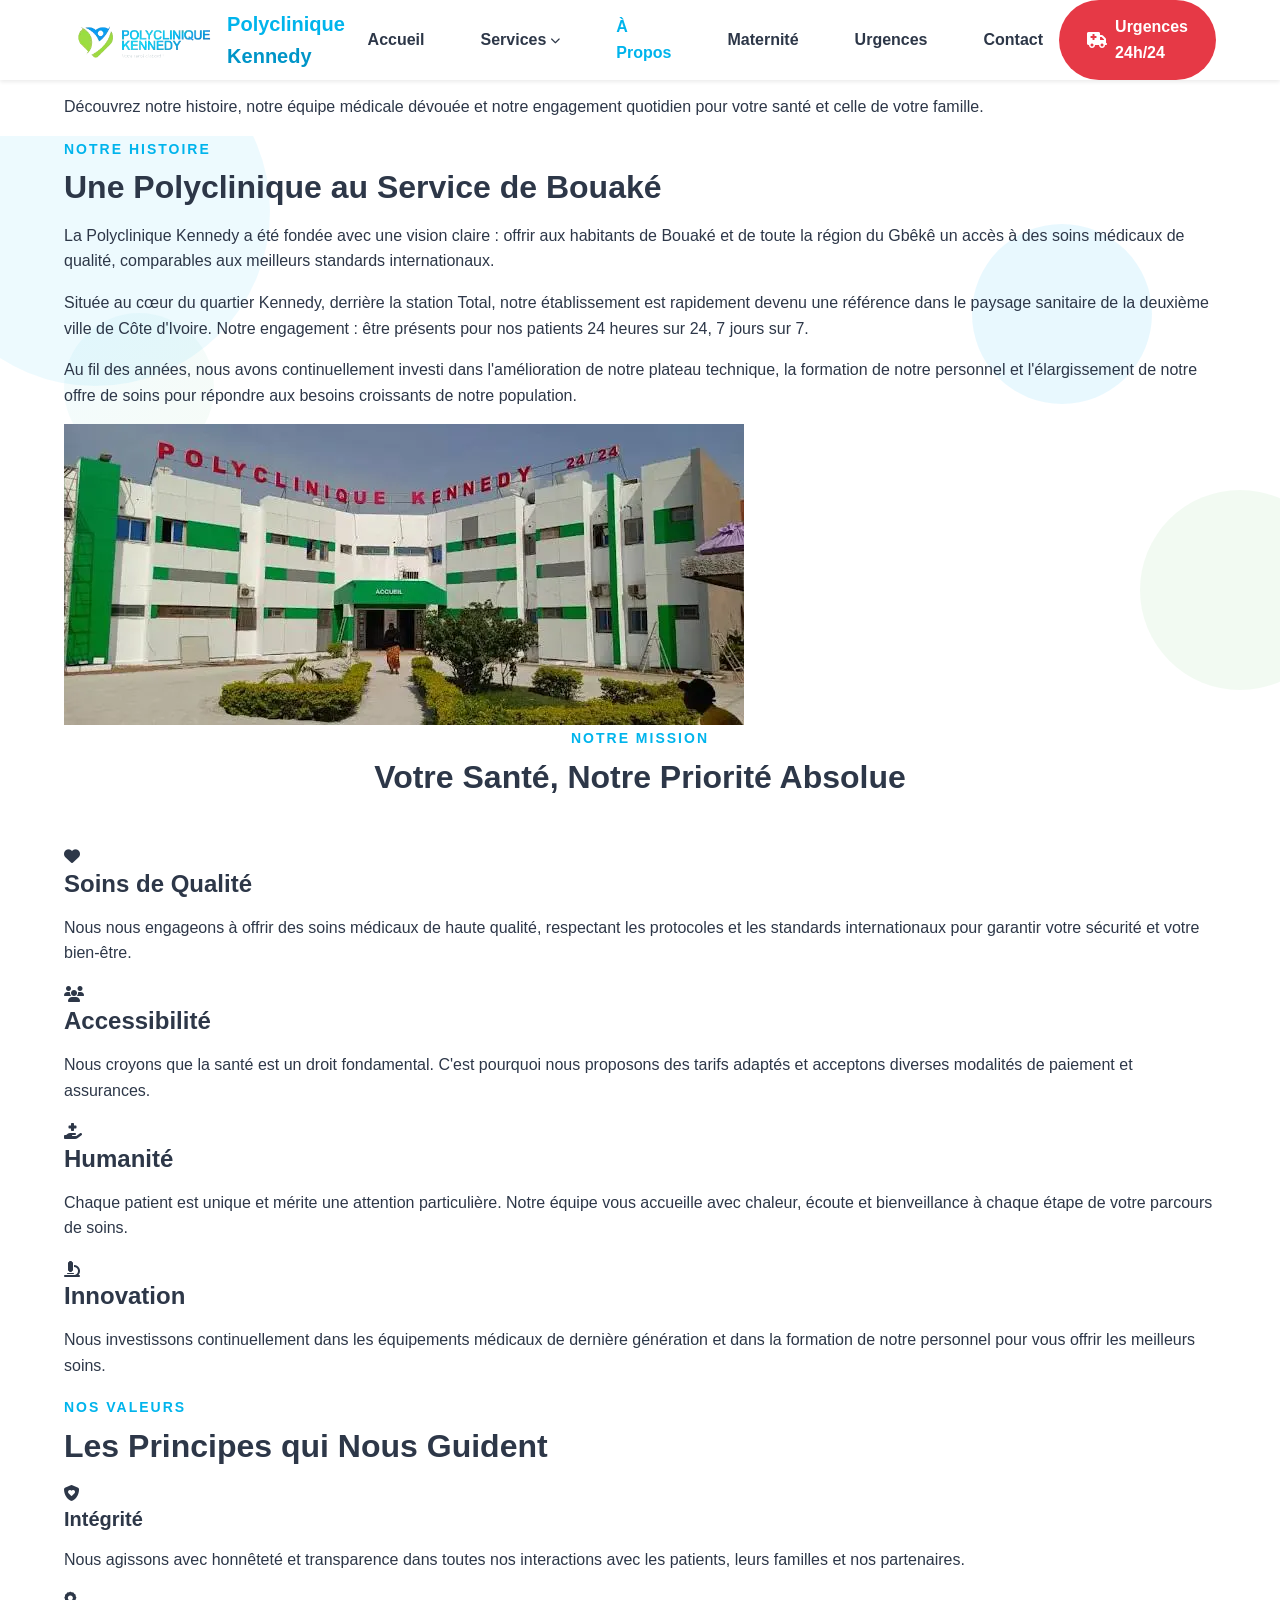
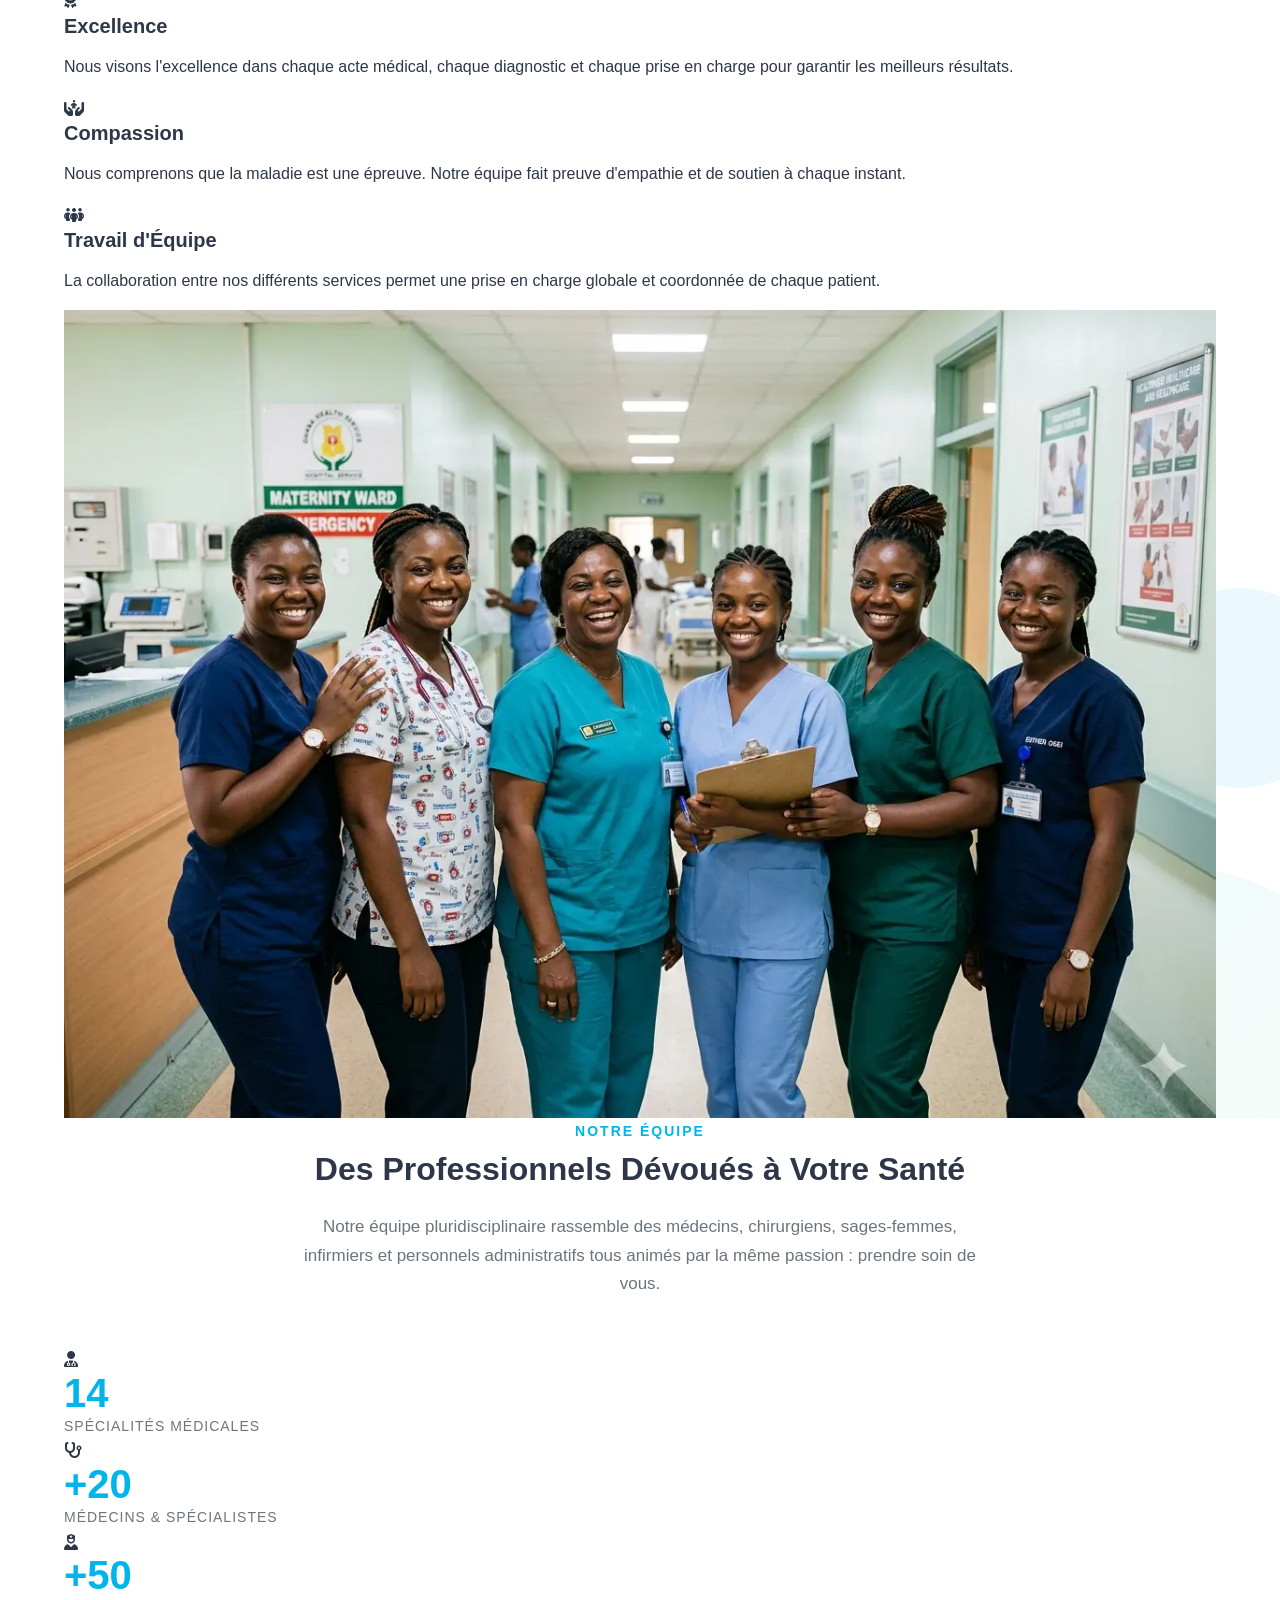
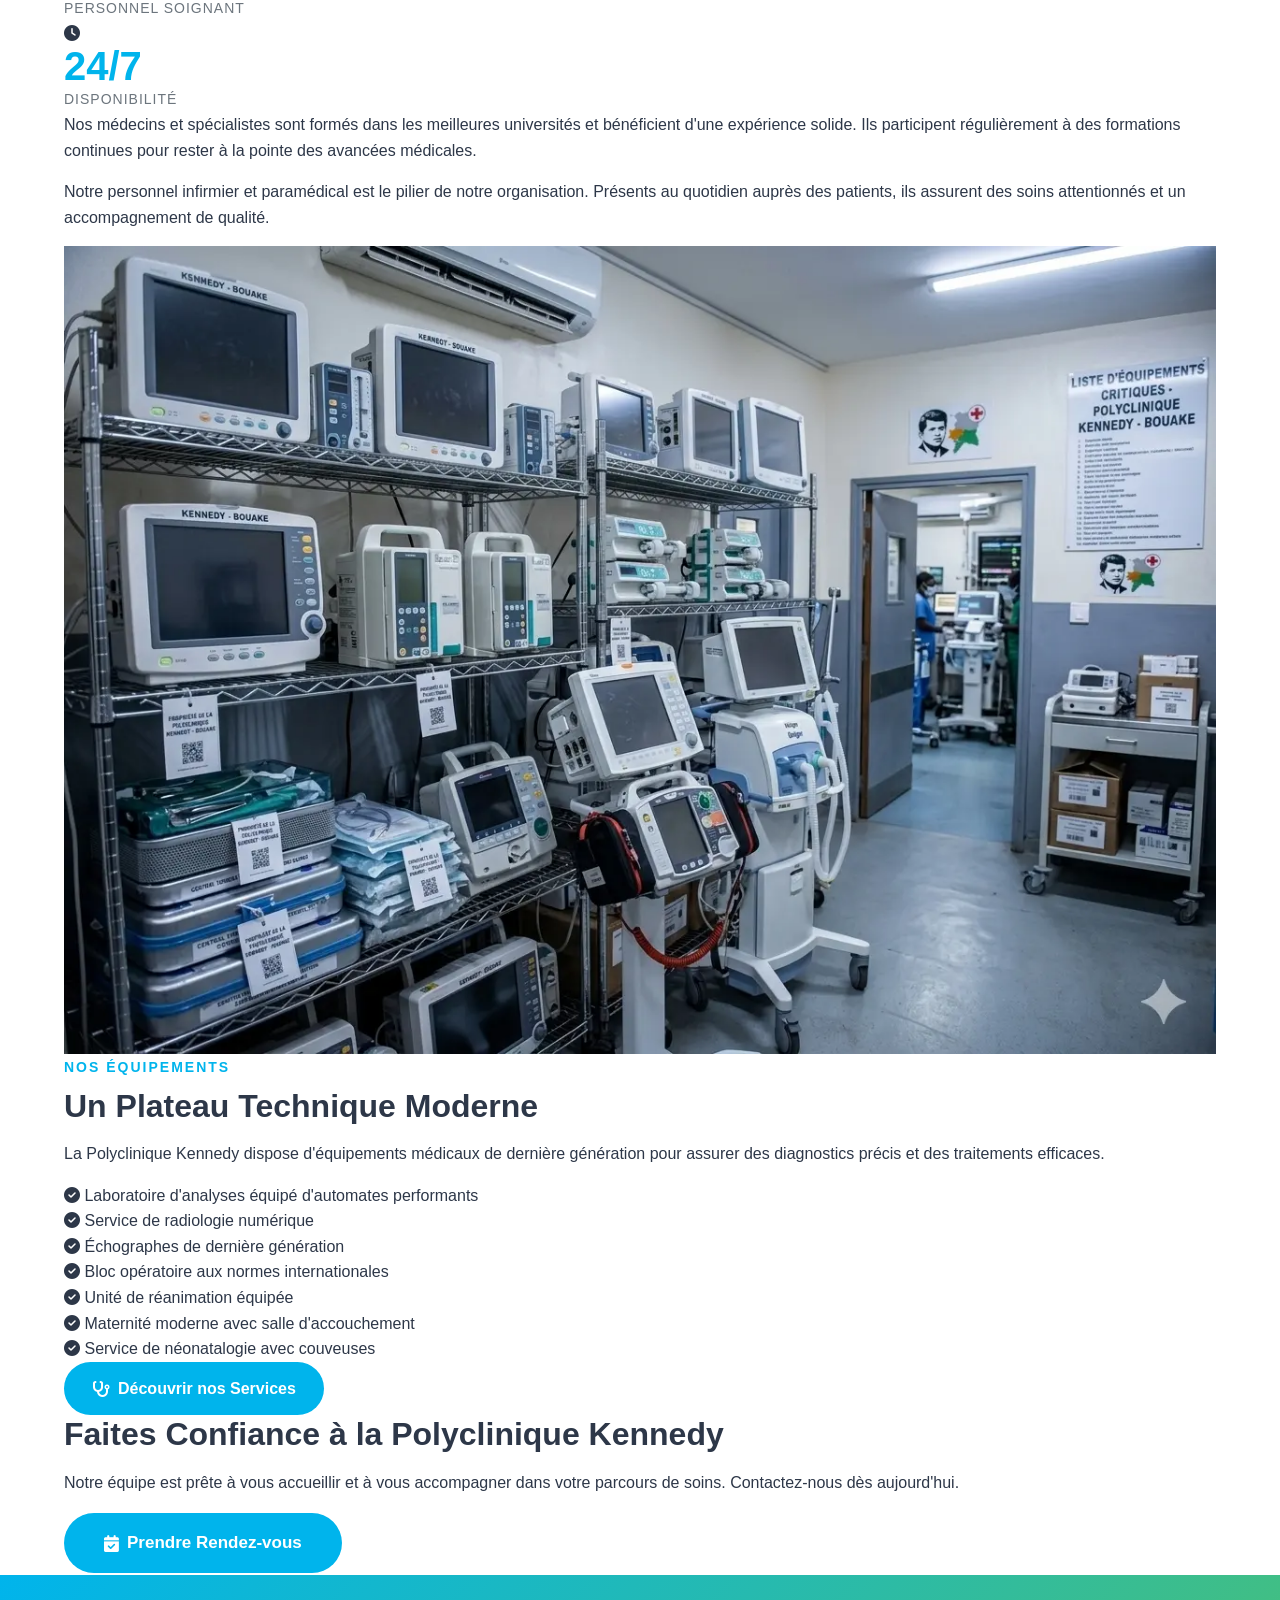
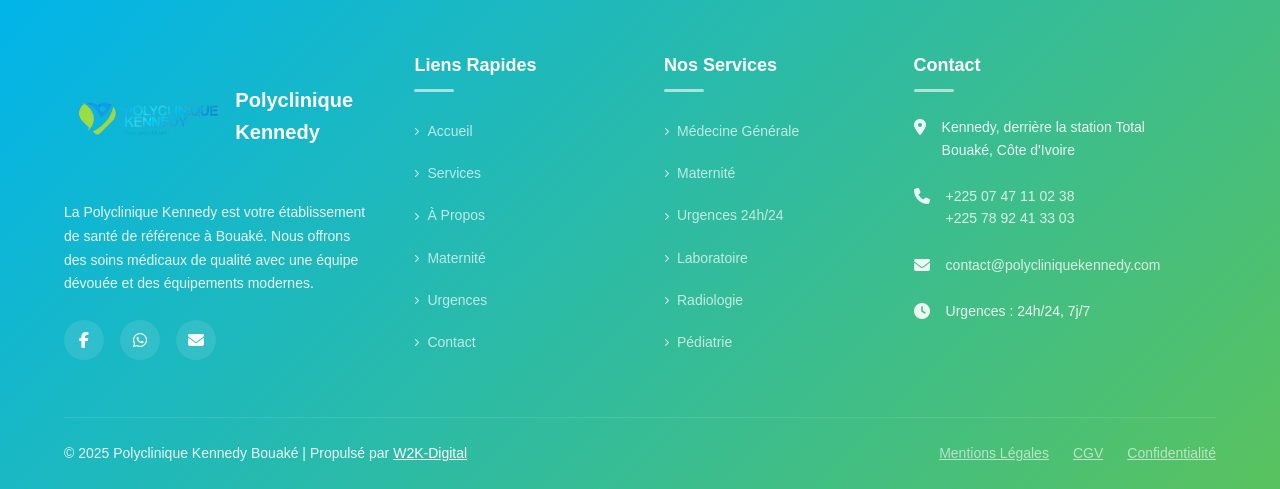
==== commit ba15548e: "Add files via upload" ====
--- a/a-propos.html
+++ b/a-propos.html
@@ -17,22 +17,25 @@
     <meta property="og:url" content="https://polycliniquekennedy.com/a-propos.html">
     <meta property="og:title" content="À Propos - Polyclinique Kennedy Bouaké">
     <meta property="og:description" content="Découvrez notre histoire, notre équipe médicale et notre engagement pour votre santé à Bouaké.">
-    <meta property="og:image" content="images/equipe-medicale.jpg">
+    <meta property="og:image" content="https://polycliniquekennedy.com/images/logo/android-chrome-512x512.png">
     <meta property="og:locale" content="fr_CI">
     
     <!-- Twitter Card -->
     <meta name="twitter:card" content="summary_large_image">
     <meta name="twitter:title" content="À Propos - Polyclinique Kennedy Bouaké">
     <meta name="twitter:description" content="Découvrez notre histoire, notre équipe médicale et notre engagement pour votre santé à Bouaké.">
-    <meta name="twitter:image" content="images/equipe-medicale.jpg">
+    <meta name="twitter:image" content="https://polycliniquekennedy.com/images/logo/android-chrome-512x512.png">
     
     <!-- Canonical URL -->
     <link rel="canonical" href="https://polycliniquekennedy.com/a-propos.html">
     
-    <!-- Favicon -->
-    <link rel="icon" type="image/png" sizes="32x32" href="images/favicon-32x32.png">
-    <link rel="icon" type="image/png" sizes="16x16" href="images/favicon-16x16.png">
-    <link rel="apple-touch-icon" sizes="180x180" href="images/apple-touch-icon.png">
+    <!-- Favicon & Icônes -->
+    <link rel="icon" type="image/x-icon" href="images/logo/favicon.ico">
+    <link rel="icon" type="image/png" sizes="32x32" href="images/logo/favicon-32x32.png">
+    <link rel="icon" type="image/png" sizes="16x16" href="images/logo/favicon-16x16.png">
+    <link rel="apple-touch-icon" sizes="180x180" href="images/logo/apple-touch-icon.png">
+    <link rel="manifest" href="images/logo/site.webmanifest">
+    <meta name="theme-color" content="#00B4EC">
     
     <!-- Google Fonts -->
     <link rel="preconnect" href="https://fonts.googleapis.com">
@@ -51,7 +54,7 @@
         <div class="container">
             <nav class="navbar">
                 <!-- Logo -->
-                <a href="index.html" class="logo"><picture><source srcset="images/icons/logo.webp" type="image/webp"><img src="images/icons/logo.png" alt="Logo Polyclinique Kennedy" class="logo-img"></picture><span>Polyclinique <strong>Kennedy</strong></span></a>
+                <a href="index.html" class="logo"><picture><source srcset="images/logo/logo.webp" type="image/webp"><img src="images/logo/logo.png" alt="Logo Polyclinique Kennedy" class="logo-img"></picture><span>Polyclinique <strong>Kennedy</strong></span></a>
                 
                 <!-- Menu Navigation Desktop -->
                 <ul class="nav-menu" id="nav-menu">
@@ -387,7 +390,7 @@
             <div class="footer-grid">
                 <!-- Colonne 1 : Logo et Description -->
                 <div class="footer-col">
-                    <a href="index.html" class="footer-logo"><picture><source srcset="images/icons/logo.webp" type="image/webp"><img src="images/icons/logo.png" alt="Logo Polyclinique Kennedy" class="logo-img"></picture><span>Polyclinique <strong>Kennedy</strong></span></a>
+                    <a href="index.html" class="footer-logo"><picture><source srcset="images/logo/logo.webp" type="image/webp"><img src="images/logo/logo.png" alt="Logo Polyclinique Kennedy" class="logo-img"></picture><span>Polyclinique <strong>Kennedy</strong></span></a>
                     <p class="footer-description">
                         La Polyclinique Kennedy est votre établissement de santé de référence à Bouaké. 
                         Nous offrons des soins médicaux de qualité avec une équipe dévouée et des équipements modernes.
--- a/css/style.css
+++ b/css/style.css
@@ -27,24 +27,27 @@
    ========================================= */
 
 :root {
-    /* Couleurs principales - Thème Médical Premium */
-    --primary-color: #0077B6;
-    --primary-dark: #005A8C;
-    --primary-light: #00A8E8;
-    --secondary-color: #00B894;
-    --accent-color: #E63946;
-    
+    /* Charte Graphique Kennedy - Couleurs officielles */
+    --primary-color: #00B4EC;        /* Bleu Cyan Principal */
+    --primary-dark: #0095C8;         /* Bleu Cyan foncé */
+    --primary-light: #33C5F0;        /* Bleu Cyan clair */
+    --secondary-color: #59C25E;      /* Vert Médical Principal */
+    --accent-color: #E63946;         /* Rouge Urgences */
+
+    /* Dégradé Signature Kennedy */
+    --gradient-signature: linear-gradient(135deg, #00B4EC 0%, #59C25E 100%);
+
     /* Couleurs neutres */
     --white: #FFFFFF;
-    --light-gray: #F8F9FA;
+    --light-gray: #F7F9FA;           /* Gris Neutre Clair */
     --medium-gray: #E9ECEF;
-    --dark-gray: #495057;
-    --text-color: #212529;
+    --dark-gray: #2D3748;            /* Gris Neutre Foncé */
+    --text-color: #2D3748;           /* Texte principal */
     --text-light: #6C757D;
-    
+
     /* Typographie */
-    --font-heading: 'Montserrat', sans-serif;
-    --font-body: 'Open Sans', sans-serif;
+    --font-heading: 'Inter', sans-serif;
+    --font-body: 'Inter', sans-serif;
     
     /* Tailles de police */
     --fs-h1: 3rem;
@@ -308,7 +311,7 @@
     font-family: var(--font-heading);
     font-weight: 600;
     font-size: var(--fs-small);
-    border-radius: var(--border-radius-md);
+    border-radius: 9999px;
     text-decoration: none;
     transition: all var(--transition-base);
 }
@@ -373,7 +376,7 @@
     left: 0;
     right: 0;
     bottom: 0;
-    background: linear-gradient(135deg, rgba(0, 119, 182, 0.85) 0%, rgba(0, 88, 140, 0.9) 100%);
+    background: linear-gradient(135deg, rgba(0, 180, 236, 0.82) 0%, rgba(0, 149, 200, 0.88) 100%);
 }
 
 .hero .container {
@@ -474,7 +477,7 @@
     display: flex;
     align-items: center;
     justify-content: center;
-    background: linear-gradient(135deg, var(--primary-color) 0%, var(--primary-light) 100%);
+    background: var(--gradient-signature);
     border-radius: 50%;
     color: var(--white);
     font-size: 1.75rem;
@@ -675,7 +678,7 @@
 
 .contact-quick {
     padding: var(--spacing-xxl) 0;
-    background: linear-gradient(135deg, var(--primary-color) 0%, var(--primary-dark) 100%);
+    background: var(--gradient-signature);
 }
 
 .contact-quick-wrapper {
@@ -756,8 +759,8 @@
    ========================================= */
 
 .footer {
-    background-color: #1A1A2E;
-    color: rgba(255, 255, 255, 0.8);
+    background: var(--gradient-signature);
+    color: rgba(255, 255, 255, 0.9);
     padding-top: var(--spacing-xxl);
 }
 
@@ -784,11 +787,11 @@
 
 .footer-logo i {
     font-size: 1.75rem;
-    color: var(--primary-light);
+    color: var(--white);
 }
 
 .footer-logo strong {
-    color: var(--primary-light);
+    color: var(--white);
 }
 
 .footer-description {
@@ -817,7 +820,7 @@
 }
 
 .footer-social a:hover {
-    background-color: var(--primary-color);
+    background-color: rgba(255, 255, 255, 0.3);
     transform: translateY(-3px);
 }
 
@@ -837,7 +840,7 @@
     left: 0;
     width: 40px;
     height: 3px;
-    background-color: var(--primary-color);
+    background-color: rgba(255, 255, 255, 0.6);
     border-radius: 2px;
 }
 
@@ -862,7 +865,7 @@
 
 .footer-links a i {
     font-size: 0.5rem;
-    color: var(--primary-light);
+    color: rgba(255, 255, 255, 0.8);
 }
 
 /* Contact Footer */
@@ -873,7 +876,7 @@
 }
 
 .footer-contact i {
-    color: var(--primary-light);
+    color: rgba(255, 255, 255, 0.9);
     margin-top: 3px;
 }
 
@@ -904,11 +907,13 @@
 }
 
 .footer-bottom a {
-    color: var(--primary-light);
+    color: var(--white);
+    text-decoration: underline;
 }
 
 .footer-bottom a:hover {
-    color: var(--white);
+    color: rgba(255, 255, 255, 0.8);
+    text-decoration: none;
 }
 
 .footer-legal {
@@ -940,7 +945,7 @@
     font-weight: 600;
     text-decoration: none;
     border: none;
-    border-radius: var(--border-radius-md);
+    border-radius: 9999px;
     cursor: pointer;
     transition: all var(--transition-base);
 }
@@ -954,7 +959,7 @@
     background-color: var(--primary-dark);
     color: var(--white);
     transform: translateY(-2px);
-    box-shadow: var(--shadow-md);
+    box-shadow: 0 6px 20px rgba(0, 180, 236, 0.35);
 }
 
 .btn-secondary {
@@ -1050,12 +1055,18 @@
 @keyframes pulse {
     0%, 100% {
         transform: scale(1);
-        box-shadow: 0 0 0 0 rgba(0, 119, 182, 0.4);
+        box-shadow: 0 0 0 0 rgba(0, 180, 236, 0.4);
     }
     50% {
         transform: scale(1.1);
-        box-shadow: 0 0 0 10px rgba(0, 119, 182, 0);
-    }
+        box-shadow: 0 0 0 10px rgba(0, 180, 236, 0);
+    }
+}
+
+@keyframes floatBubble {
+    0%, 100% { transform: translateY(0px) scale(1); }
+    33% { transform: translateY(-18px) scale(1.02); }
+    66% { transform: translateY(-8px) scale(0.98); }
 }
 
 @keyframes fadeInUp {
@@ -1335,6 +1346,234 @@
     }
 }
 
+/* =========================================
+   14. BULLES FLOTTANTES DÉCORATIVES
+   ========================================= */
+
+/* Conteneur de bulles — à placer dans les sections des pages secondaires */
+.bubbles-bg {
+    position: absolute;
+    top: 0;
+    left: 0;
+    width: 100%;
+    height: 100%;
+    pointer-events: none;
+    z-index: 0;
+    overflow: hidden;
+}
+
+.bubble {
+    position: absolute;
+    border-radius: 50%;
+}
+
+/* Bulles unies cyan */
+.bubble-cyan {
+    background-color: #00B4EC;
+}
+
+/* Bulles unies vert */
+.bubble-green {
+    background-color: #59C25E;
+}
+
+/* Bulles dégradé */
+.bubble-gradient {
+    background: linear-gradient(135deg, #00B4EC 0%, #59C25E 100%);
+}
+
+/* Positions et tailles variées */
+.bubble-1 {
+    width: 350px;
+    height: 350px;
+    top: -100px;
+    left: -80px;
+    opacity: 0.07;
+    animation: floatBubble 9s ease-in-out infinite;
+}
+
+.bubble-2 {
+    width: 200px;
+    height: 200px;
+    top: 60%;
+    right: -60px;
+    opacity: 0.08;
+    animation: floatBubble 7s ease-in-out infinite 1.5s;
+}
+
+.bubble-3 {
+    width: 150px;
+    height: 150px;
+    top: 30%;
+    left: 5%;
+    opacity: 0.05;
+    animation: floatBubble 11s ease-in-out infinite 3s;
+}
+
+.bubble-4 {
+    width: 400px;
+    height: 400px;
+    bottom: -150px;
+    right: -100px;
+    opacity: 0.06;
+    animation: floatBubble 13s ease-in-out infinite 0.5s;
+}
+
+.bubble-5 {
+    width: 180px;
+    height: 180px;
+    top: 15%;
+    right: 10%;
+    opacity: 0.09;
+    animation: floatBubble 8s ease-in-out infinite 2s;
+}
+
+.bubble-6 {
+    width: 120px;
+    height: 120px;
+    bottom: 20%;
+    left: 12%;
+    opacity: 0.07;
+    animation: floatBubble 10s ease-in-out infinite 4s;
+}
+
+/* Section nécessitant position relative pour les bulles */
+.has-bubbles {
+    position: relative;
+    overflow: hidden;
+}
+
+.has-bubbles > .container {
+    position: relative;
+    z-index: 1;
+}
+
+/* =========================================
+   15. BANNIÈRE ACTUALITÉS (gradient)
+   ========================================= */
+
+.actualites-banner {
+    background: var(--gradient-signature);
+    padding: var(--spacing-lg) 0;
+    margin-bottom: var(--spacing-xl);
+    border-radius: var(--border-radius-lg);
+}
+
+.actualites-banner .section-subtitle,
+.actualites-banner h2 {
+    color: var(--white);
+}
+
+.actualites .section-header {
+    position: relative;
+    padding: var(--spacing-lg) var(--spacing-xl);
+    background: var(--gradient-signature);
+    border-radius: var(--border-radius-lg);
+    max-width: 700px;
+    margin: 0 auto var(--spacing-xl);
+}
+
+.actualites .section-header .section-subtitle,
+.actualites .section-header h2 {
+    color: var(--white);
+}
+
+/* =========================================
+   16. CARTES ARTICLES (arrondis + badges)
+   ========================================= */
+
+.actualite-card {
+    border-radius: 16px;
+    overflow: hidden;
+    background: var(--white);
+    box-shadow: var(--shadow-md);
+    transition: transform var(--transition-base), box-shadow var(--transition-base);
+}
+
+.actualite-card:hover {
+    transform: translateY(-6px);
+    box-shadow: var(--shadow-xl);
+}
+
+.actualite-image {
+    position: relative;
+    overflow: hidden;
+}
+
+.actualite-image img {
+    width: 100%;
+    height: 220px;
+    object-fit: cover;
+    display: block;
+    border-radius: 0;
+}
+
+/* Badge catégorie sur les cartes actualité */
+.actualite-badge {
+    position: absolute;
+    top: 12px;
+    left: 12px;
+    background-color: var(--white);
+    color: var(--primary-color);
+    font-size: 0.75rem;
+    font-weight: 700;
+    padding: 4px 12px;
+    border-radius: 9999px;
+    box-shadow: var(--shadow-sm);
+    z-index: 2;
+    letter-spacing: 0.5px;
+    text-transform: uppercase;
+}
+
+.actualite-badge.badge-green {
+    color: var(--secondary-color);
+}
+
+.actualite-badge.badge-accent {
+    color: var(--accent-color);
+}
+
+.actualite-content {
+    padding: var(--spacing-md) var(--spacing-lg);
+}
+
+/* =========================================
+   17. SERVICE CARDS avec images arrondies
+   ========================================= */
+
+.service-card-image {
+    border-radius: 16px;
+    overflow: hidden;
+    background: var(--white);
+    box-shadow: var(--shadow-md);
+    transition: transform var(--transition-base), box-shadow var(--transition-base);
+}
+
+.service-card-image:hover {
+    transform: translateY(-6px);
+    box-shadow: var(--shadow-xl);
+}
+
+.service-img {
+    overflow: hidden;
+}
+
+.service-img img {
+    width: 100%;
+    height: 200px;
+    object-fit: cover;
+    display: block;
+    transition: transform var(--transition-slow);
+}
+
+.service-card-image:hover .service-img img {
+    transform: scale(1.05);
+}
+
+.service-content {
+    padding: var(--spacing-md) var(--spacing-lg);
+}
+
 /* Styles pour l'impression */
 @media print {
     .header,
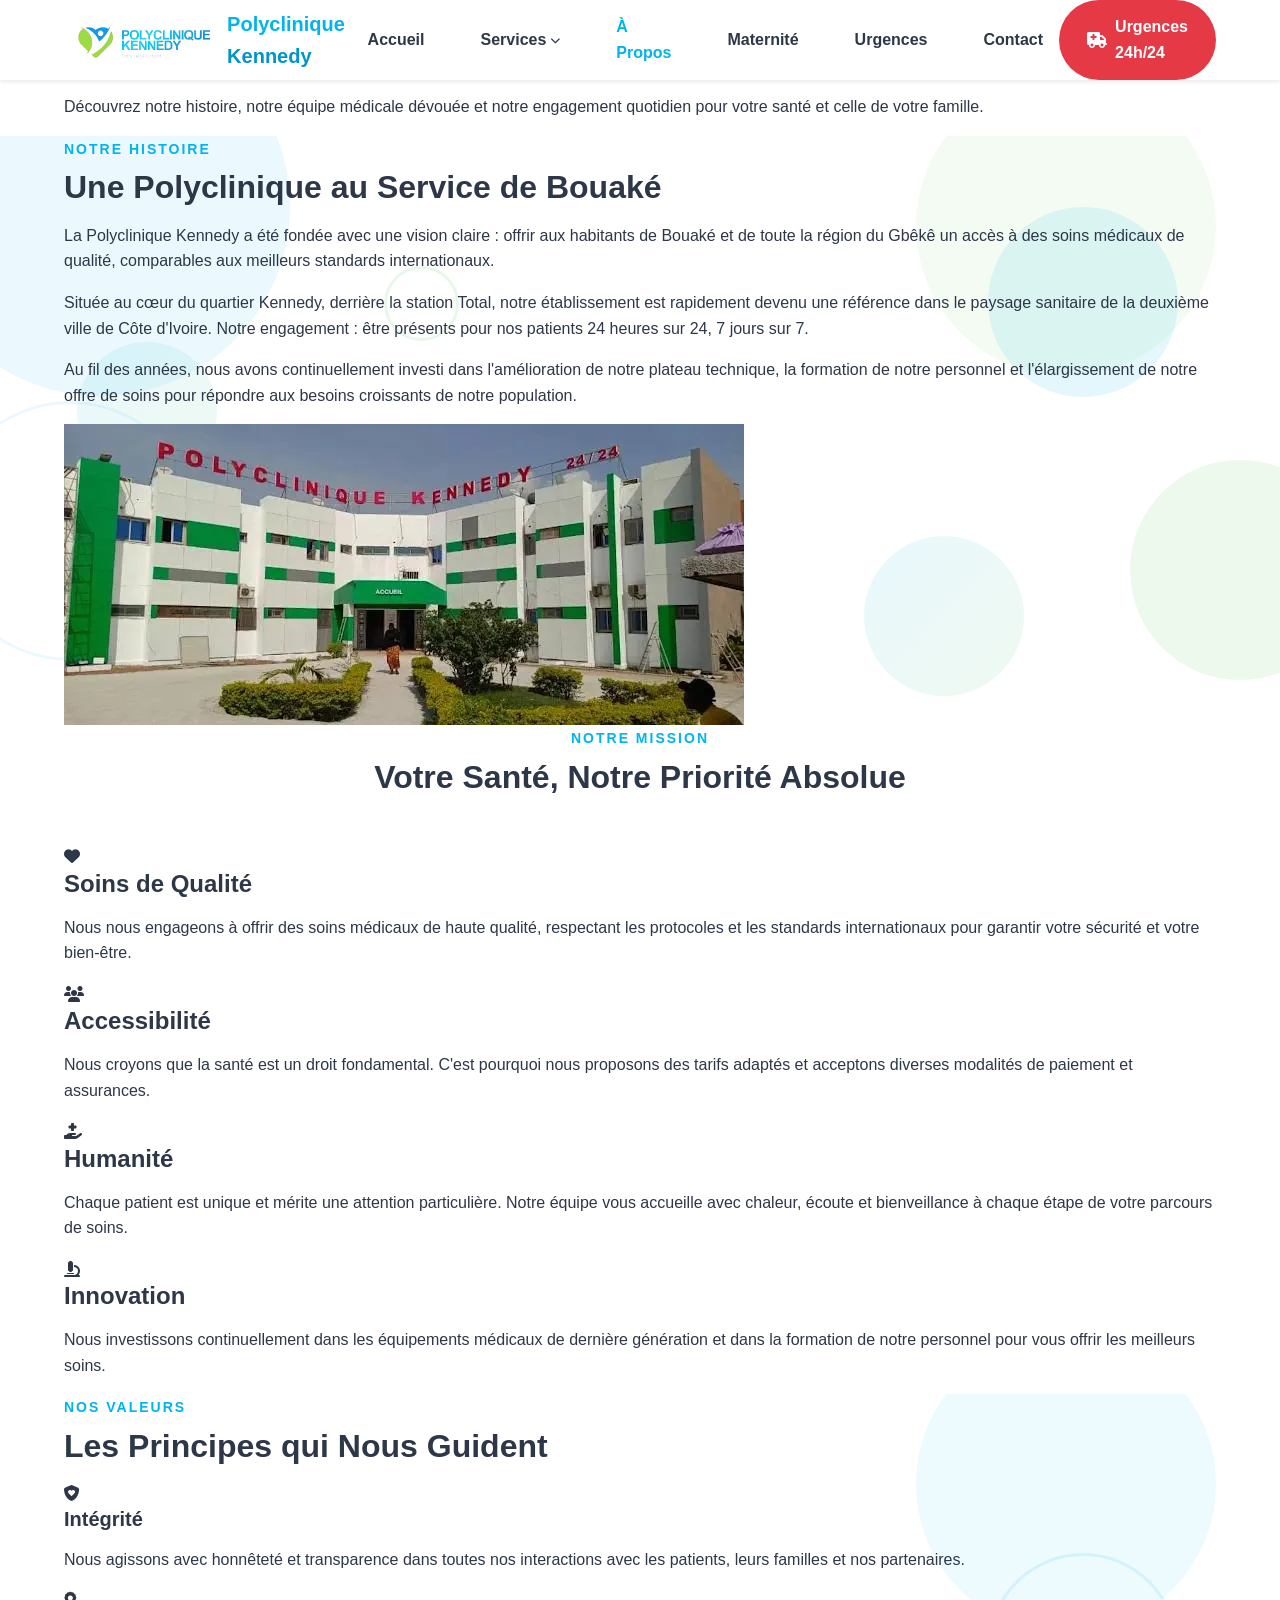
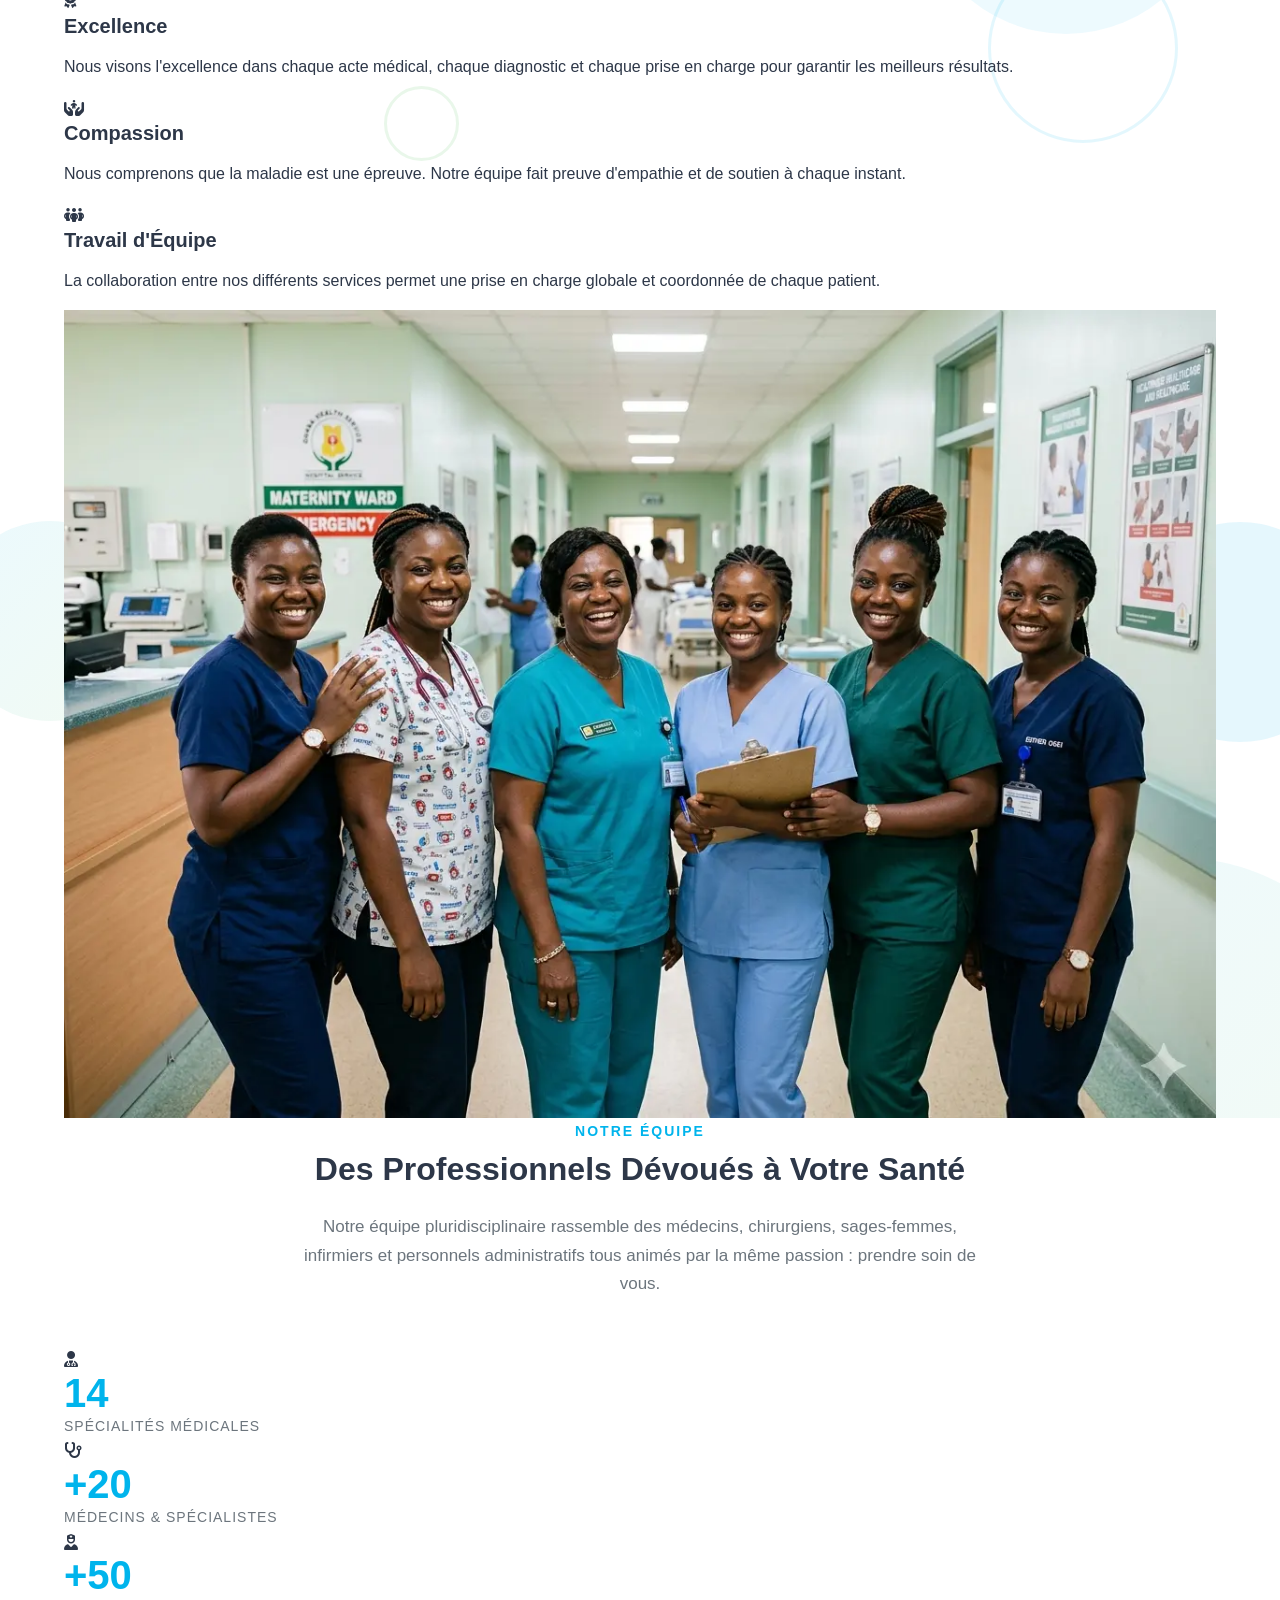
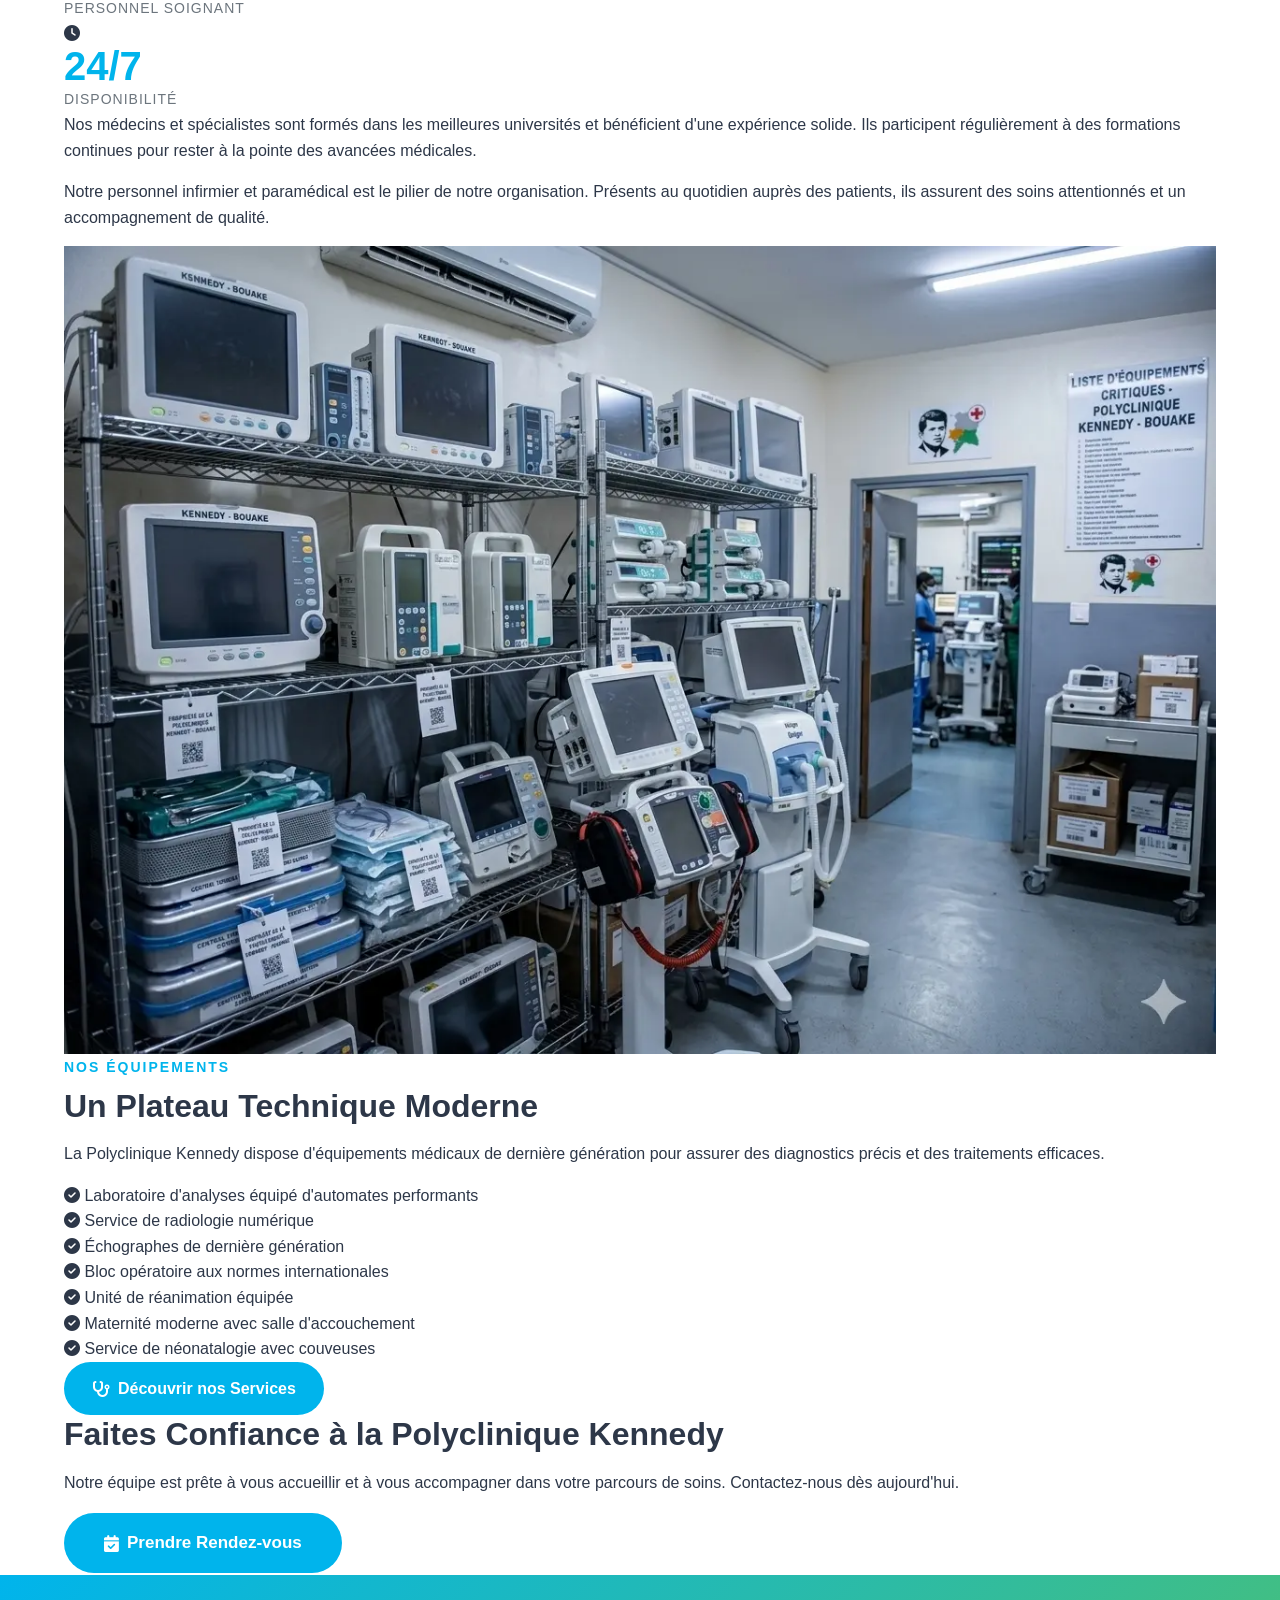
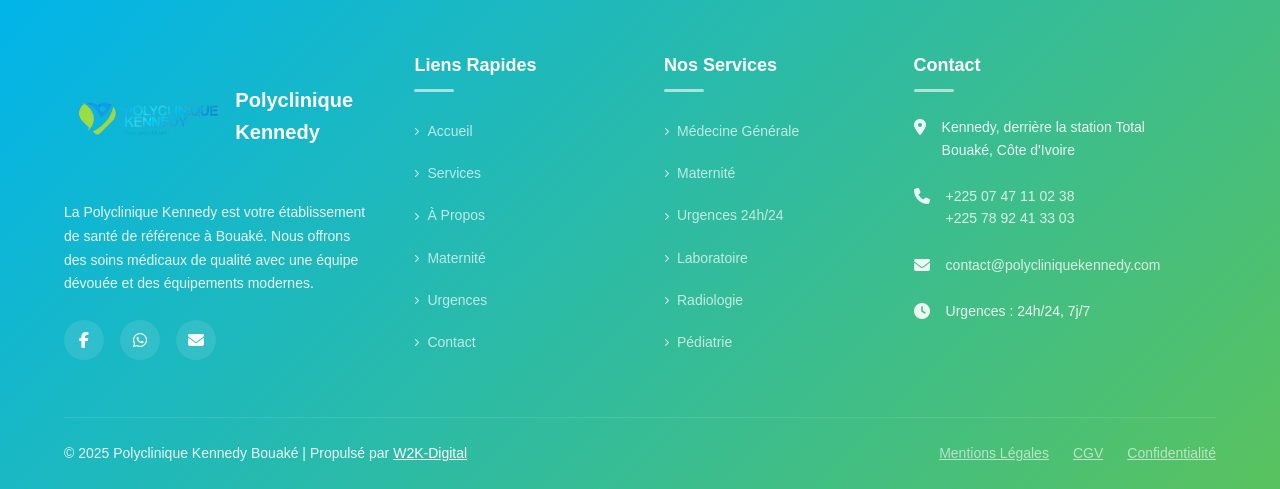
==== commit 80b95711: "Add files via upload" ====
--- a/a-propos.html
+++ b/a-propos.html
@@ -134,6 +134,10 @@
             <div class="bubble bubble-green bubble-2"></div>
             <div class="bubble bubble-gradient bubble-3"></div>
             <div class="bubble bubble-cyan bubble-5"></div>
+            <div class="bubble bubble-outline bubble-7"></div>
+            <div class="bubble bubble-green bubble-9"></div>
+            <div class="bubble bubble-gradient bubble-10"></div>
+            <div class="bubble bubble-outline-green bubble-11"></div>
         </div>
         <div class="container">
             <div class="about-grid">
@@ -204,6 +208,11 @@
             <div class="bubble bubble-gradient bubble-4"></div>
             <div class="bubble bubble-green bubble-6"></div>
             <div class="bubble bubble-cyan bubble-2"></div>
+            <div class="bubble bubble-cyan bubble-9"></div>
+            <div class="bubble bubble-outline bubble-5"></div>
+            <div class="bubble bubble-green bubble-8"></div>
+            <div class="bubble bubble-gradient bubble-12"></div>
+            <div class="bubble bubble-outline-green bubble-11"></div>
         </div>
         <div class="container">
             <div class="values-wrapper">
--- a/css/style.css
+++ b/css/style.css
@@ -1063,10 +1063,38 @@
     }
 }
 
+/* Flottement vertical */
 @keyframes floatBubble {
-    0%, 100% { transform: translateY(0px) scale(1); }
-    33% { transform: translateY(-18px) scale(1.02); }
-    66% { transform: translateY(-8px) scale(0.98); }
+    0%   { transform: translateY(0px)   scale(1); }
+    25%  { transform: translateY(-22px) scale(1.03); }
+    50%  { transform: translateY(-10px) scale(0.97); }
+    75%  { transform: translateY(-28px) scale(1.02); }
+    100% { transform: translateY(0px)   scale(1); }
+}
+
+/* Dérive diagonale */
+@keyframes driftBubble {
+    0%   { transform: translate(0px, 0px)    scale(1); }
+    20%  { transform: translate(15px, -20px) scale(1.04); }
+    40%  { transform: translate(-8px, -35px) scale(0.96); }
+    60%  { transform: translate(20px, -18px) scale(1.02); }
+    80%  { transform: translate(-12px, -8px) scale(0.98); }
+    100% { transform: translate(0px, 0px)    scale(1); }
+}
+
+/* Pulsation + flottement */
+@keyframes pulseBubble {
+    0%   { transform: translateY(0px)   scale(1);    opacity: 0.06; }
+    30%  { transform: translateY(-15px) scale(1.12); opacity: 0.13; }
+    60%  { transform: translateY(-5px)  scale(0.92); opacity: 0.07; }
+    100% { transform: translateY(0px)   scale(1);    opacity: 0.06; }
+}
+
+/* Orbite lente */
+@keyframes orbitBubble {
+    0%   { transform: rotate(0deg)   translateX(20px) rotate(0deg)   scale(1); }
+    50%  { transform: rotate(180deg) translateX(20px) rotate(-180deg) scale(1.06); }
+    100% { transform: rotate(360deg) translateX(20px) rotate(-360deg) scale(1); }
 }
 
 @keyframes fadeInUp {
@@ -1350,7 +1378,6 @@
    14. BULLES FLOTTANTES DÉCORATIVES
    ========================================= */
 
-/* Conteneur de bulles — à placer dans les sections des pages secondaires */
 .bubbles-bg {
     position: absolute;
     top: 0;
@@ -1367,74 +1394,85 @@
     border-radius: 50%;
 }
 
-/* Bulles unies cyan */
-.bubble-cyan {
-    background-color: #00B4EC;
-}
-
-/* Bulles unies vert */
-.bubble-green {
-    background-color: #59C25E;
-}
-
-/* Bulles dégradé */
-.bubble-gradient {
-    background: linear-gradient(135deg, #00B4EC 0%, #59C25E 100%);
-}
-
-/* Positions et tailles variées */
+.bubble-cyan     { background-color: #00B4EC; }
+.bubble-green    { background-color: #59C25E; }
+.bubble-gradient { background: linear-gradient(135deg, #00B4EC 0%, #59C25E 100%); }
+.bubble-outline  { background: transparent; border: 3px solid #00B4EC; }
+.bubble-outline-green { background: transparent; border: 3px solid #59C25E; }
+
+/* ---- 12 positions/tailles/vitesses variées ---- */
+
 .bubble-1 {
-    width: 350px;
-    height: 350px;
-    top: -100px;
-    left: -80px;
+    width: 380px; height: 380px;
+    top: -120px; left: -90px;
+    opacity: 0.08;
+    animation: floatBubble 8s ease-in-out infinite;
+}
+.bubble-2 {
+    width: 220px; height: 220px;
+    top: 55%; right: -70px;
+    opacity: 0.10;
+    animation: driftBubble 6s ease-in-out infinite 1s;
+}
+.bubble-3 {
+    width: 140px; height: 140px;
+    top: 35%; left: 6%;
+    opacity: 0.09;
+    animation: pulseBubble 5s ease-in-out infinite 0.5s;
+}
+.bubble-4 {
+    width: 420px; height: 420px;
+    bottom: -160px; right: -110px;
     opacity: 0.07;
-    animation: floatBubble 9s ease-in-out infinite;
-}
-
-.bubble-2 {
-    width: 200px;
-    height: 200px;
-    top: 60%;
-    right: -60px;
+    animation: floatBubble 10s ease-in-out infinite 2s;
+}
+.bubble-5 {
+    width: 190px; height: 190px;
+    top: 12%; right: 8%;
+    opacity: 0.11;
+    animation: driftBubble 7s ease-in-out infinite 1.5s;
+}
+.bubble-6 {
+    width: 110px; height: 110px;
+    bottom: 18%; left: 10%;
+    opacity: 0.10;
+    animation: pulseBubble 4.5s ease-in-out infinite 3s;
+}
+.bubble-7 {
+    width: 260px; height: 260px;
+    top: 45%; left: -60px;
     opacity: 0.08;
-    animation: floatBubble 7s ease-in-out infinite 1.5s;
-}
-
-.bubble-3 {
-    width: 150px;
-    height: 150px;
-    top: 30%;
-    left: 5%;
-    opacity: 0.05;
-    animation: floatBubble 11s ease-in-out infinite 3s;
-}
-
-.bubble-4 {
-    width: 400px;
-    height: 400px;
-    bottom: -150px;
-    right: -100px;
-    opacity: 0.06;
-    animation: floatBubble 13s ease-in-out infinite 0.5s;
-}
-
-.bubble-5 {
-    width: 180px;
-    height: 180px;
-    top: 15%;
-    right: 10%;
+    animation: driftBubble 9s ease-in-out infinite 0.8s;
+}
+.bubble-8 {
+    width: 90px; height: 90px;
+    top: 70%; right: 15%;
+    opacity: 0.12;
+    animation: orbitBubble 7s linear infinite;
+}
+.bubble-9 {
+    width: 300px; height: 300px;
+    top: -60px; right: 5%;
+    opacity: 0.07;
+    animation: floatBubble 11s ease-in-out infinite 4s;
+}
+.bubble-10 {
+    width: 160px; height: 160px;
+    bottom: 5%; right: 20%;
     opacity: 0.09;
-    animation: floatBubble 8s ease-in-out infinite 2s;
-}
-
-.bubble-6 {
-    width: 120px;
-    height: 120px;
-    bottom: 20%;
-    left: 12%;
-    opacity: 0.07;
-    animation: floatBubble 10s ease-in-out infinite 4s;
+    animation: pulseBubble 6s ease-in-out infinite 2.5s;
+}
+.bubble-11 {
+    width: 75px; height: 75px;
+    top: 22%; left: 30%;
+    opacity: 0.13;
+    animation: orbitBubble 5s linear infinite 1s;
+}
+.bubble-12 {
+    width: 200px; height: 200px;
+    bottom: 30%; left: -50px;
+    opacity: 0.08;
+    animation: driftBubble 8s ease-in-out infinite 3.5s;
 }
 
 /* Section nécessitant position relative pour les bulles */
@@ -1443,9 +1481,17 @@
     overflow: hidden;
 }
 
-.has-bubbles > .container {
+.has-bubbles > .container,
+.has-bubbles > .bubbles-bg + .container {
     position: relative;
     z-index: 1;
+}
+
+/* Réduire bulles sur mobile pour les perfs */
+@media (max-width: 768px) {
+    .bubble-4, .bubble-7, .bubble-9, .bubble-12 { display: none; }
+    .bubble-1 { width: 220px; height: 220px; }
+    .bubble-5 { width: 130px; height: 130px; }
 }
 
 /* =========================================
